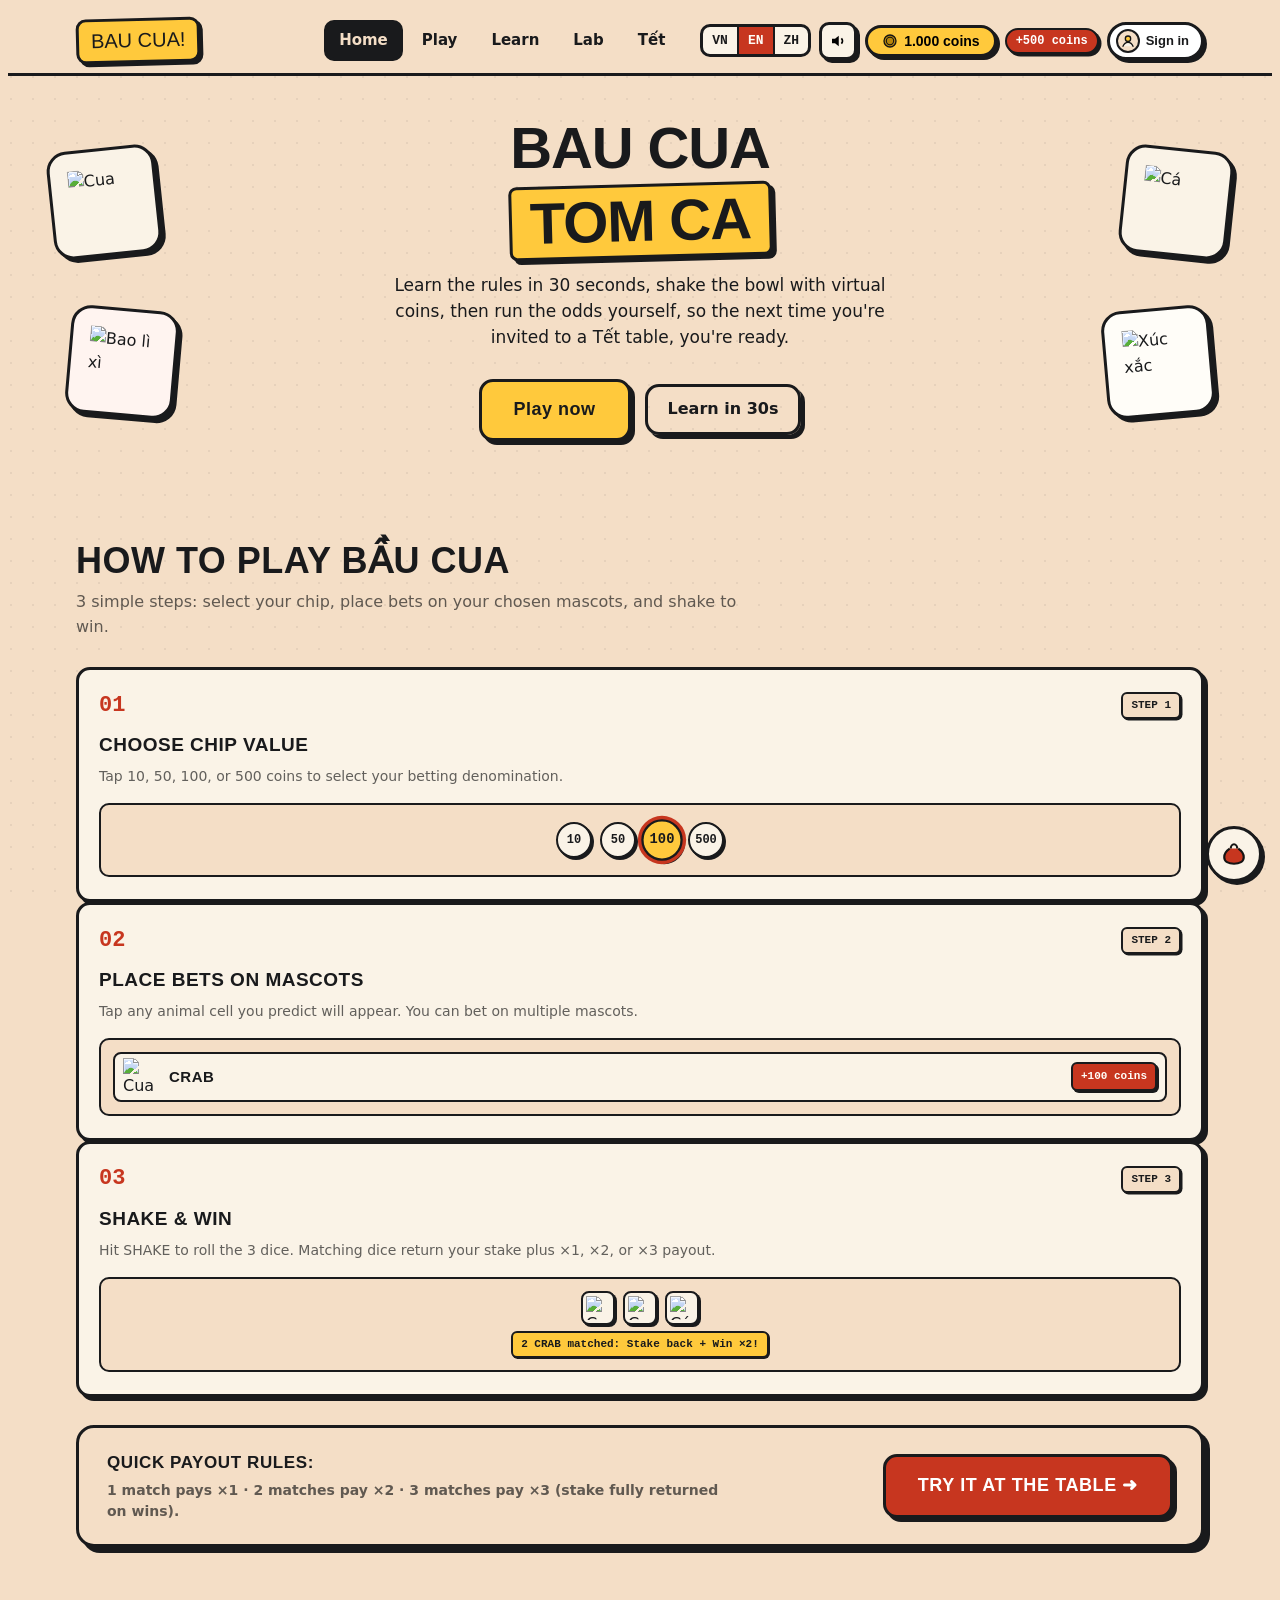
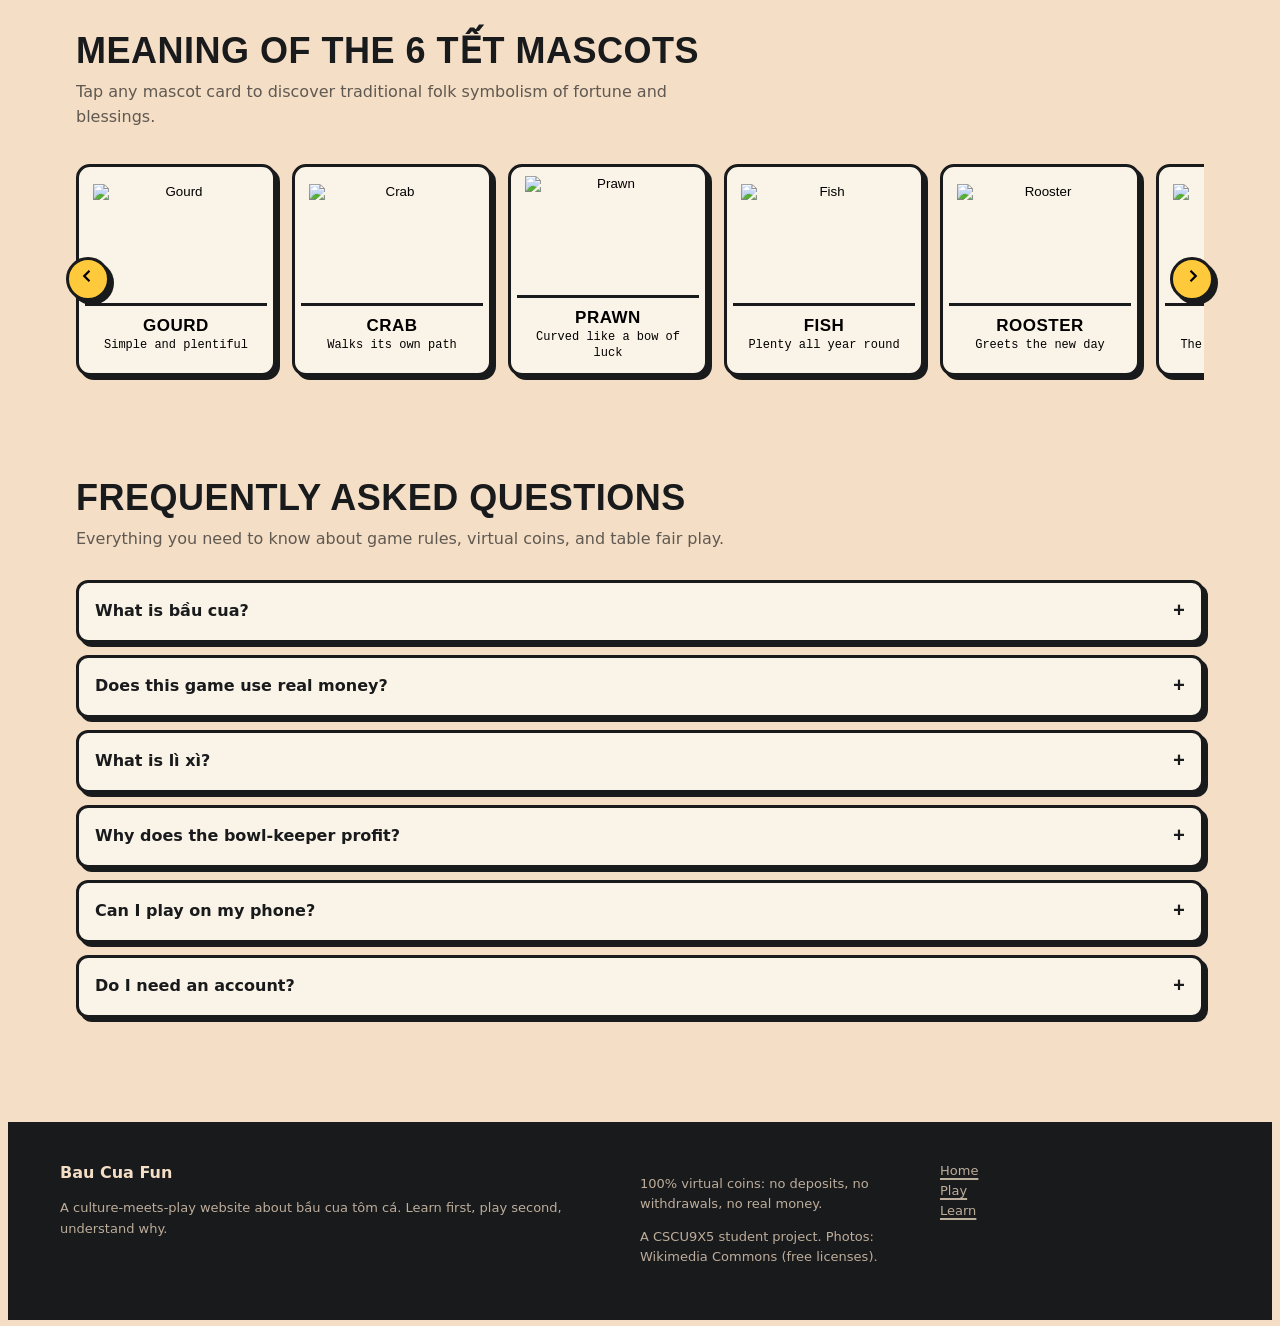
==== index.html @ eab9602b "Unify two-color palette (#C7361F & #FFC93C), fix lab chart DPR scaling, and remove em-dashes" ====
<!DOCTYPE html>
<html lang="en">
<head>
  <meta charset="utf-8">
  <meta name="viewport" content="width=device-width, initial-scale=1">
  <meta name="description" content="Bầu Cua Vui: học và chơi bầu cua tôm cá bằng xu ảo. Không nạp, không rút, chỉ để vui ngày Tết.">
  <title>BẦU CUA VUI: Home</title>
  <link rel="stylesheet" href="assets/fonts/fonts.css?v=21">
  <link rel="stylesheet" href="lib/bootstrap/bootstrap.min.css">
  <link rel="stylesheet" href="css/styles.css?v=21">
  <link rel="stylesheet" href="css/pages.css?v=21">
</head>
<body data-page="home">
  <noscript><p style="padding:10px 16px;background:#C7361F;color:#FFFDF8;font-weight:700">Trang này cần JavaScript để chơi: hãy bật JS trong trình duyệt.</p></noscript>
  <a class="skip-link" href="#main">Đến nội dung chính</a>

  <nav class="bc-nav">
    <div class="inner">
      <a class="brand" href="index.html" data-i18n="brand.short"></a>
      <button class="nav-toggle" aria-label="Menu"><svg viewBox="0 0 24 24" width="20" height="20" aria-hidden="true"><path d="M4 6h16M4 12h16M4 18h16" stroke="currentColor" stroke-width="2.6"/></svg></button>
      <div class="bc-links">
        <a href="index.html" data-page="home" data-i18n="nav.home"></a>
        <a href="play.html" data-page="play" data-i18n="nav.play"></a>
        <a href="learn.html" data-page="learn" data-i18n="nav.learn"></a>
        <a href="lab.html" data-page="lab" data-i18n="nav.lab"></a>
        <a href="tet.html" data-page="tet" data-i18n="nav.tet"></a>
      </div>
      <div class="nav-tools">
        <div class="lang-group" role="group" aria-label="Language">
          <button data-lang="vn">VN</button>
          <button data-lang="en" class="active">EN</button>
          <button data-lang="zh">ZH</button>
        </div>
        <button class="icon-btn" data-act="sound" data-i18n-aria="a11y.sound"><svg class="ic-on" viewBox="0 0 24 24" fill="none" stroke="currentColor" stroke-width="2.4" aria-hidden="true"><path d="M4 9v6h4l5 4V5L8 9H4z" fill="currentColor" stroke="none"/><path d="M16.5 8.5a5 5 0 0 1 0 7"/></svg><svg class="ic-off" viewBox="0 0 24 24" fill="none" stroke="currentColor" stroke-width="2.4" aria-hidden="true"><path d="M4 9v6h4l5 4V5L8 9H4z" fill="currentColor" stroke="none"/><path d="M16 9l5 6M21 9l-5 6"/></svg></button>
        <button class="coin-pill" data-act="drawer-open" data-i18n-aria="a11y.coin"><svg viewBox="0 0 24 24" width="16" height="16" aria-hidden="true"><circle cx="12" cy="12" r="9" fill="#B8860B" stroke="#141414" stroke-width="2"/><circle cx="12" cy="12" r="5.5" fill="none" stroke="#141414" stroke-width="1.6"/></svg><span>1.000 xu</span></button>
        <button class="btn-bc btn-xs btn-red quick-lixi-btn" data-act="quick-lixi" data-i18n="nav.quickLixi" title="Nhận +500 xu vô cực" aria-label="Nhận +500 xu">+500 xu</button>
      </div>
    </div>
  </nav>

  <main id="main">
    <!-- hero -->
    <section class="hero hero-centered">
      <div class="hero-wrap">
        <!-- Left flank cards: Cua & Bao lì xì -->
        <div class="hero-flank flank-left" aria-hidden="true">
          <div class="pixel-card card-cua">
            <img src="assets/img/animals/cua.svg" alt="Cua" width="68" height="68">
          </div>
          <div class="pixel-card card-lixi">
            <img src="assets/img/lixi_pixel.svg" alt="Bao lì xì" width="64" height="64">
          </div>
        </div>

        <!-- Center content -->
        <div class="hero-center">
          <h1 class="hero-title">
            <span class="t-line-1" data-i18n="hero.t1"></span><br>
            <span class="hl-wrap">
              <span class="hl" data-i18n="hero.t2"></span>
            </span>
          </h1>

          <p class="lead" data-i18n="hero.sub"></p>

          <!-- Main CTAs -->
          <div class="cta hero-cta-group">
            <a class="btn-bc btn-gold" href="play.html" data-i18n="hero.ctaPlay"></a>
            <a class="btn-bc btn-ghost" href="#how-to-play" data-i18n="hero.ctaLearn"></a>
          </div>
        </div>

        <!-- Right flank cards: Cá & Xúc xắc pixel -->
        <div class="hero-flank flank-right" aria-hidden="true">
          <div class="pixel-card card-ca">
            <img src="assets/img/animals/ca.svg" alt="Cá" width="68" height="68">
          </div>
          <div class="pixel-card card-dice">
            <img src="assets/img/dice_pixel.svg" alt="Xúc xắc" width="64" height="64">
          </div>
        </div>
      </div>
    </section>

    <!-- how it works -->
    <section class="section" id="how-to-play">
      <div class="section-head">
        <h2 class="section-title" data-i18n="how.title"></h2>
        <p class="section-desc" data-i18n="how.sub"></p>
      </div>
      <div class="row g-4">
        <div class="col-md-4">
          <div class="card-bc how-card" data-step="1">
            <div class="how-step-header">
              <span class="how-step-num">01</span>
              <span class="how-badge" data-i18n="how.step1Tag"></span>
            </div>
            <h3 data-i18n="how.1t"></h3>
            <p data-i18n="how.1d"></p>
            <div class="how-visual">
              <div class="how-chip-demo" role="group" aria-label="Chip selection demo">
                <button type="button" class="demo-chip" data-val="10">10</button>
                <button type="button" class="demo-chip" data-val="50">50</button>
                <button type="button" class="demo-chip active" data-val="100">100</button>
                <button type="button" class="demo-chip" data-val="500">500</button>
              </div>
            </div>
          </div>
        </div>
        <div class="col-md-4">
          <div class="card-bc how-card" data-step="2">
            <div class="how-step-header">
              <span class="how-step-num">02</span>
              <span class="how-badge" data-i18n="how.step2Tag"></span>
            </div>
            <h3 data-i18n="how.2t"></h3>
            <p data-i18n="how.2d"></p>
            <div class="how-visual">
              <div class="how-cell-demo" role="button" tabindex="0">
                <div class="cell-info">
                  <img src="assets/img/animals/cua.svg" alt="Cua" width="38" height="38">
                  <span class="cell-label">CUA</span>
                </div>
                <span class="cell-bet-pill">+100 xu</span>
              </div>
            </div>
          </div>
        </div>
        <div class="col-md-4">
          <div class="card-bc how-card" data-step="3">
            <div class="how-step-header">
              <span class="how-step-num">03</span>
              <span class="how-badge" data-i18n="how.step3Tag"></span>
            </div>
            <h3 data-i18n="how.3t"></h3>
            <p data-i18n="how.3d"></p>
            <div class="how-visual">
              <div class="how-dice-demo" role="button" tabindex="0">
                <div class="demo-dice-wrap">
                  <div class="demo-die"><img src="assets/img/animals/cua.svg" alt="Cua"></div>
                  <div class="demo-die"><img src="assets/img/animals/cua.svg" alt="Cua"></div>
                  <div class="demo-die"><img src="assets/img/animals/ca.svg" alt="Cá"></div>
                </div>
                <div class="demo-payout-pill" data-i18n="how.payoutDemo"></div>
              </div>
            </div>
          </div>
        </div>
      </div>

      <!-- Quick summary banner -->
      <div class="how-summary-banner">
        <div class="summary-left">
          <strong class="summary-title" data-i18n="how.ruleSummaryTitle"></strong>
          <span class="summary-payouts" data-i18n="how.ruleSummaryDesc"></span>
        </div>
        <a href="play.html" class="btn-bc btn-red how-summary-btn" data-i18n="how.tryBtn"></a>
      </div>
    </section>

    <!-- animals -->
    <section class="section">
      <div class="section-head">
        <h2 class="section-title" data-i18n="animals.title"></h2>
        <p class="section-desc" data-i18n="animals.sub"></p>
      </div>
      <div class="carousel-wrap">
        <button class="car-btn prev" data-act="car-prev" aria-label="Previous"><svg viewBox="0 0 24 24" width="18" height="18" aria-hidden="true"><path d="M14 5l-7 7 7 7" fill="none" stroke="currentColor" stroke-width="3"/></svg></button>
        <div class="animal-track" id="animal-track"></div>
        <button class="car-btn next" data-act="car-next" aria-label="Next"><svg viewBox="0 0 24 24" width="18" height="18" aria-hidden="true"><path d="M10 5l7 7-7 7" fill="none" stroke="currentColor" stroke-width="3"/></svg></button>
      </div>
    </section>

    <!-- faq -->
    <section class="section">
      <div class="section-head">
        <h2 class="section-title" data-i18n="faq.title"></h2>
        <p class="section-desc" data-i18n="faq.sub"></p>
      </div>
      <div id="faq-zone"></div>
    </section>
  </main>

  <footer class="bc-footer">
    <div class="inner">
      <div>
        <strong data-i18n="brand.full"></strong>
        <p class="fine" data-i18n="footer.blurb"></p>
      </div>
      <div class="fine">
        <p data-i18n="footer.warn"></p>
        <p data-i18n="footer.made"></p>
      </div>
      <div class="fine">
        <a href="index.html" data-i18n="nav.home"></a><br>
        <a href="play.html" data-i18n="nav.play"></a><br>
        <a href="learn.html" data-i18n="nav.learn"></a>
      </div>
    </div>
  </footer>

  <!-- animal detail modal -->
  <div class="modal-bc" id="modal-animal" role="dialog" aria-modal="true">
    <div class="box"></div>
  </div>

  <!-- Túi xu drawer -->
  <div class="drawer-backdrop"></div>
  <aside class="drawer" aria-label="Túi xu">
    <div class="close-row"><button class="icon-btn" data-act="drawer-close" aria-label="Close">✕</button></div>
    <h3><svg viewBox="0 0 24 24" width="18" height="18" aria-hidden="true"><path d="M8 7c-3 2-5 5-5 8 0 4 4 6 9 6s9-2 9-6c0-3-2-6-5-8" fill="#C7361F" stroke="#141414" stroke-width="2"/><path d="M9 7c0-2 1.4-4 3-4s3 2 3 4" fill="none" stroke="#141414" stroke-width="2"/></svg> <span data-i18n="drawer.title"></span></h3>
    <button class="btn-bc btn-red" data-act="lixi" style="width:100%" data-i18n="drawer.lixi"></button>
    <h3 style="font-size:18px" data-i18n="drawer.badges"></h3>
    <div class="badge-grid" id="badge-grid"></div>
    <h3 style="font-size:18px" data-i18n="drawer.stats"></h3>
    <div id="drawer-stats" style="display:grid;gap:6px"></div>
    <button class="btn-bc btn-sm" data-act="reset" style="margin-top:14px" data-i18n="drawer.reset"></button>
  </aside>

  <button class="icon-btn fab" data-act="drawer-open" aria-label="Túi xu"
     style="position:fixed;bottom:18px;right:18px;z-index:150;width:56px;height:56px;border-radius:50%"><svg viewBox="0 0 24 24" width="26" height="26" aria-hidden="true"><path d="M8 7c-3 2-5 5-5 8 0 4 4 6 9 6s9-2 9-6c0-3-2-6-5-8" fill="#C7361F" stroke="#141414" stroke-width="2"/><path d="M9 7c0-2 1.4-4 3-4s3 2 3 4" fill="none" stroke="#141414" stroke-width="2"/></svg></button>
  <div class="toast-zone"></div>

  <script src="js/data-core.js?v=21"></script>
  <script src="js/data-content.js?v=21"></script>
  <script src="js/i18n-vn.js?v=21"></script>
  <script src="js/i18n-en.js?v=21"></script>
  <script src="js/i18n-zh.js?v=21"></script>
  <script src="js/i18n.js?v=21"></script>
  <script src="js/auth.js?v=21"></script>
  <script src="js/store.js?v=21"></script>
  <script src="js/audio.js?v=21"></script>
  <script src="js/wallet.js?v=21"></script>
  <script src="js/badges.js?v=21"></script>
  <script src="js/account-ui.js?v=21"></script>
  <script src="js/ui.js?v=21"></script>
  <script src="js/fx.js?v=21"></script>
  <script src="js/page-home.js?v=21"></script>
  <script>
    document.addEventListener("DOMContentLoaded", function () {
      BCUI.boot();
      // reset data button (drawer)
      var resetBtn = document.querySelector("[data-act=reset]");
      if (resetBtn) resetBtn.addEventListener("click", function () {
        BCStore.reset();
        BCUI.toast(BCi18n.t("drawer.resetOk"));
        setTimeout(function () { location.reload(); }, 600);
      });
    });
  </script>
</body>
</html>
---- assets/fonts/fonts.css ----
/* Hallmark · vendored font subset sheet (generated) - covered by stamp in css/styles.css */
/* latin-ext */
@font-face {
  font-family: 'Archivo Black';
  font-style: normal;
  font-weight: 400;
  font-display: swap;
  src: url(f00.woff2) format('woff2');
  unicode-range: U+0100-02BA, U+02BD-02C5, U+02C7-02CC, U+02CE-02D7, U+02DD-02FF, U+0304, U+0308, U+0329, U+1D00-1DBF, U+1E00-1E9F, U+1EF2-1EFF, U+2020, U+20A0-20AB, U+20AD-20C4, U+2113, U+2C60-2C7F, U+A720-A7FF;
}
/* latin */
@font-face {
  font-family: 'Archivo Black';
  font-style: normal;
  font-weight: 400;
  font-display: swap;
  src: url(f01.woff2) format('woff2');
  unicode-range: U+0000-00FF, U+0131, U+0152-0153, U+02BB-02BC, U+02C6, U+02DA, U+02DC, U+0304, U+0308, U+0329, U+2000-206F, U+20AC, U+2122, U+2191, U+2193, U+2212, U+2215, U+FEFF, U+FFFD;
}
/* vietnamese */
@font-face {
  font-family: 'Be Vietnam Pro';
  font-style: normal;
  font-weight: 400;
  font-display: swap;
  src: url(f09.woff2) format('woff2');
  unicode-range: U+0102-0103, U+0110-0111, U+0128-0129, U+0168-0169, U+01A0-01A1, U+01AF-01B0, U+0300-0301, U+0303-0304, U+0308-0309, U+0323, U+0329, U+1EA0-1EF9, U+20AB;
}
/* latin-ext */
@font-face {
  font-family: 'Be Vietnam Pro';
  font-style: normal;
  font-weight: 400;
  font-display: swap;
  src: url(f10.woff2) format('woff2');
  unicode-range: U+0100-02BA, U+02BD-02C5, U+02C7-02CC, U+02CE-02D7, U+02DD-02FF, U+0304, U+0308, U+0329, U+1D00-1DBF, U+1E00-1E9F, U+1EF2-1EFF, U+2020, U+20A0-20AB, U+20AD-20C4, U+2113, U+2C60-2C7F, U+A720-A7FF;
}
/* latin */
@font-face {
  font-family: 'Be Vietnam Pro';
  font-style: normal;
  font-weight: 400;
  font-display: swap;
  src: url(f08.woff2) format('woff2');
  unicode-range: U+0000-00FF, U+0131, U+0152-0153, U+02BB-02BC, U+02C6, U+02DA, U+02DC, U+0304, U+0308, U+0329, U+2000-206F, U+20AC, U+2122, U+2191, U+2193, U+2212, U+2215, U+FEFF, U+FFFD;
}
/* vietnamese */
@font-face {
  font-family: 'Be Vietnam Pro';
  font-style: normal;
  font-weight: 600;
  font-display: swap;
  src: url(f06.woff2) format('woff2');
  unicode-range: U+0102-0103, U+0110-0111, U+0128-0129, U+0168-0169, U+01A0-01A1, U+01AF-01B0, U+0300-0301, U+0303-0304, U+0308-0309, U+0323, U+0329, U+1EA0-1EF9, U+20AB;
}
/* latin-ext */
@font-face {
  font-family: 'Be Vietnam Pro';
  font-style: normal;
  font-weight: 600;
  font-display: swap;
  src: url(f07.woff2) format('woff2');
  unicode-range: U+0100-02BA, U+02BD-02C5, U+02C7-02CC, U+02CE-02D7, U+02DD-02FF, U+0304, U+0308, U+0329, U+1D00-1DBF, U+1E00-1E9F, U+1EF2-1EFF, U+2020, U+20A0-20AB, U+20AD-20C4, U+2113, U+2C60-2C7F, U+A720-A7FF;
}
/* latin */
@font-face {
  font-family: 'Be Vietnam Pro';
  font-style: normal;
  font-weight: 600;
  font-display: swap;
  src: url(f05.woff2) format('woff2');
  unicode-range: U+0000-00FF, U+0131, U+0152-0153, U+02BB-02BC, U+02C6, U+02DA, U+02DC, U+0304, U+0308, U+0329, U+2000-206F, U+20AC, U+2122, U+2191, U+2193, U+2212, U+2215, U+FEFF, U+FFFD;
}
/* vietnamese */
@font-face {
  font-family: 'Be Vietnam Pro';
  font-style: normal;
  font-weight: 700;
  font-display: swap;
  src: url(f03.woff2) format('woff2');
  unicode-range: U+0102-0103, U+0110-0111, U+0128-0129, U+0168-0169, U+01A0-01A1, U+01AF-01B0, U+0300-0301, U+0303-0304, U+0308-0309, U+0323, U+0329, U+1EA0-1EF9, U+20AB;
}
/* latin-ext */
@font-face {
  font-family: 'Be Vietnam Pro';
  font-style: normal;
  font-weight: 700;
  font-display: swap;
  src: url(f04.woff2) format('woff2');
  unicode-range: U+0100-02BA, U+02BD-02C5, U+02C7-02CC, U+02CE-02D7, U+02DD-02FF, U+0304, U+0308, U+0329, U+1D00-1DBF, U+1E00-1E9F, U+1EF2-1EFF, U+2020, U+20A0-20AB, U+20AD-20C4, U+2113, U+2C60-2C7F, U+A720-A7FF;
}
/* latin */
@font-face {
  font-family: 'Be Vietnam Pro';
  font-style: normal;
  font-weight: 700;
  font-display: swap;
  src: url(f02.woff2) format('woff2');
  unicode-range: U+0000-00FF, U+0131, U+0152-0153, U+02BB-02BC, U+02C6, U+02DA, U+02DC, U+0304, U+0308, U+0329, U+2000-206F, U+20AC, U+2122, U+2191, U+2193, U+2212, U+2215, U+FEFF, U+FFFD;
}
/* vietnamese */
@font-face {
  font-family: 'Space Mono';
  font-style: normal;
  font-weight: 400;
  font-display: swap;
  src: url(f14.woff2) format('woff2');
  unicode-range: U+0102-0103, U+0110-0111, U+0128-0129, U+0168-0169, U+01A0-01A1, U+01AF-01B0, U+0300-0301, U+0303-0304, U+0308-0309, U+0323, U+0329, U+1EA0-1EF9, U+20AB;
}
/* latin-ext */
@font-face {
  font-family: 'Space Mono';
  font-style: normal;
  font-weight: 400;
  font-display: swap;
  src: url(f15.woff2) format('woff2');
  unicode-range: U+0100-02BA, U+02BD-02C5, U+02C7-02CC, U+02CE-02D7, U+02DD-02FF, U+0304, U+0308, U+0329, U+1D00-1DBF, U+1E00-1E9F, U+1EF2-1EFF, U+2020, U+20A0-20AB, U+20AD-20C4, U+2113, U+2C60-2C7F, U+A720-A7FF;
}
/* latin */
@font-face {
  font-family: 'Space Mono';
  font-style: normal;
  font-weight: 400;
  font-display: swap;
  src: url(f16.woff2) format('woff2');
  unicode-range: U+0000-00FF, U+0131, U+0152-0153, U+02BB-02BC, U+02C6, U+02DA, U+02DC, U+0304, U+0308, U+0329, U+2000-206F, U+20AC, U+2122, U+2191, U+2193, U+2212, U+2215, U+FEFF, U+FFFD;
}
/* vietnamese */
@font-face {
  font-family: 'Space Mono';
  font-style: normal;
  font-weight: 700;
  font-display: swap;
  src: url(f12.woff2) format('woff2');
  unicode-range: U+0102-0103, U+0110-0111, U+0128-0129, U+0168-0169, U+01A0-01A1, U+01AF-01B0, U+0300-0301, U+0303-0304, U+0308-0309, U+0323, U+0329, U+1EA0-1EF9, U+20AB;
}
/* latin-ext */
@font-face {
  font-family: 'Space Mono';
  font-style: normal;
  font-weight: 700;
  font-display: swap;
  src: url(f13.woff2) format('woff2');
  unicode-range: U+0100-02BA, U+02BD-02C5, U+02C7-02CC, U+02CE-02D7, U+02DD-02FF, U+0304, U+0308, U+0329, U+1D00-1DBF, U+1E00-1E9F, U+1EF2-1EFF, U+2020, U+20A0-20AB, U+20AD-20C4, U+2113, U+2C60-2C7F, U+A720-A7FF;
}
/* latin */
@font-face {
  font-family: 'Space Mono';
  font-style: normal;
  font-weight: 700;
  font-display: swap;
  src: url(f11.woff2) format('woff2');
  unicode-range: U+0000-00FF, U+0131, U+0152-0153, U+02BB-02BC, U+02C6, U+02DA, U+02DC, U+0304, U+0308, U+0329, U+2000-206F, U+20AC, U+2122, U+2191, U+2193, U+2212, U+2215, U+FEFF, U+FFFD;
}

/* Baloo 2 - display font (great Vietnamese diacritics) */
/* devanagari */
@font-face {
  font-family: 'Baloo 2';
  font-style: normal;
  font-weight: 800;
  font-display: swap;
  src: url(f17.woff2) format('woff2');
  unicode-range: U+0900-097F, U+1CD0-1CF4, U+1CF7-1CF9, U+200C-200D, U+20A8, U+20B9, U+20F0, U+25CC, U+A830-A839, U+A8E0-A8FF, U+11B00-11B0A;
}
/* vietnamese */
@font-face {
  font-family: 'Baloo 2';
  font-style: normal;
  font-weight: 800;
  font-display: swap;
  src: url(f18.woff2) format('woff2');
  unicode-range: U+0102-0103, U+0110-0111, U+0128-0129, U+0168-0169, U+01A0-01A1, U+01AF-01B0, U+0300-0301, U+0303-0304, U+0308-0309, U+0323, U+0329, U+1EA0-1EF9, U+20AB;
}
/* latin-ext */
@font-face {
  font-family: 'Baloo 2';
  font-style: normal;
  font-weight: 800;
  font-display: swap;
  src: url(f19.woff2) format('woff2');
  unicode-range: U+0100-02BA, U+02BD-02C5, U+02C7-02CC, U+02CE-02D7, U+02DD-02FF, U+0304, U+0308, U+0329, U+1D00-1DBF, U+1E00-1E9F, U+1EF2-1EFF, U+2020, U+20A0-20AB, U+20AD-20C4, U+2113, U+2C60-2C7F, U+A720-A7FF;
}
/* latin */
@font-face {
  font-family: 'Baloo 2';
  font-style: normal;
  font-weight: 800;
  font-display: swap;
  src: url(f20.woff2) format('woff2');
  unicode-range: U+0000-00FF, U+0131, U+0152-0153, U+02BB-02BC, U+02C6, U+02DA, U+02DC, U+0304, U+0308, U+0329, U+2000-206F, U+20AC, U+2122, U+2191, U+2193, U+2212, U+2215, U+FEFF, U+FFFD;
}
---- css/styles.css ----
/* Hallmark · edit-pass 16/11/2026 · unified 2-color design system (Vermilion Red + Tet Gold + Paper neutrals), zero em-dashes */
/* ============================================================
   BẦU CUA VUI - design system: Neo Brutalism x Vietnamese Tet
   tokens + base + components (pages live in pages.css)
   ============================================================ */

:root{
  --paper:#F4DEC6;
  --ink:#191A1C;
  --red:#C7361F;
  --gold:#FFC93C;
  --cream:#FAF3E7;
  --border:3px solid var(--ink);
  --shadow:4px 4px 0 var(--ink);
  --shadow-lg:7px 7px 0 var(--ink);
  --font-display:'Baloo 2','Be Vietnam Pro',sans-serif;
  --font-body:'Be Vietnam Pro',system-ui,sans-serif;
  --font-mono:'Space Mono',monospace;
  --radius:14px;
  --ink-on-dark:#FFFDF8;
  --surface:#FFFFFF;
  --mut-ink:rgba(20,20,20,.66);
  --dot:rgba(20,20,20,.06);
  --scrim:rgba(20,20,20,.5);
  --toast-shadow:rgba(20,20,20,.35);
  --invalid:#FDEBE8;
  --minus:#FFB4A8;
  --red-2:#A52A17;
  --gold-2:#EBB520;
  --spring:cubic-bezier(.34,1.56,.64,1);
}

/* ---------- base ---------- */
*{ box-sizing:border-box; }
html,body{ overflow-x:clip; }
html{ scroll-behavior:smooth; }
body{
  background:var(--paper);
  color:var(--ink);
  font-family:var(--font-body);
  font-size:16px;
  line-height:1.55;
  min-height:100vh;
}
body::before{ /* subtle paper dots */
  content:""; position:fixed; inset:0; pointer-events:none; z-index:0;
  background-image:radial-gradient(var(--dot) 1.2px, transparent 1.2px);
  background-size:22px 22px;
}
main{ position:relative; z-index:1; }
h1,h2,h3,.display{ font-family:var(--font-display); font-weight:800; text-transform:uppercase; letter-spacing:.5px; overflow-wrap:break-word; min-width:0; text-wrap:balance; }
a{ color:var(--ink); text-decoration-thickness:2px; text-underline-offset:3px; }
img{ max-width:100%; }
.mono{ font-family:var(--font-mono); }
.mut{ color:var(--mut-ink); }

:focus-visible{ outline:3px dashed var(--red); outline-offset:3px; border-radius:4px; }
.skip-link{
  position:absolute; left:-9999px; top:8px; z-index:200;
  background:var(--gold); border:var(--border); box-shadow:var(--shadow);
  padding:8px 14px; font-weight:700;
}
.skip-link:focus{ left:8px; }

/* ---------- buttons: physical press language ---------- */
.btn-bc{
  display:inline-block; border:var(--border); border-radius:var(--radius);
  background:var(--cream); color:var(--ink);
  font-family:var(--font-body); font-weight:700;
  padding:10px 20px; cursor:pointer; text-decoration:none; text-align:center;
  box-shadow:var(--shadow);
  transition:transform .12s ease, box-shadow .12s ease, background .12s ease;
  user-select:none;
}
.btn-bc:hover{ transform:translate(-2px,-2px); box-shadow:var(--shadow-lg); }
.btn-bc:active{ transform:translate(3px,3px); box-shadow:0 0 0 var(--ink); }
.btn-bc:disabled{ opacity:.45; cursor:not-allowed; transform:none; box-shadow:var(--shadow); }
.btn-gold{ background:var(--gold); color:var(--ink); }
.btn-red{ background:var(--red); color:var(--ink-on-dark); }
.btn-indigo{ background:var(--red); color:var(--ink-on-dark); }
.btn-green{ background:var(--gold); color:var(--ink); }
.btn-sm{ padding:6px 12px; font-size:14px; border-width:2px; }
.btn-xs{ padding:4px 9px; font-size:12px; border-width:2px; border-radius:999px; }
.quick-lixi-btn{
  background:var(--red); color:#ffffff !important; font-family:var(--font-mono); font-weight:800;
  box-shadow:2.5px 2.5px 0 var(--ink); white-space:nowrap; cursor:pointer;
}
.quick-lixi-btn:hover{ transform:translate(-1.5px,-1.5px); box-shadow:3.5px 3.5px 0 var(--ink); }
.quick-lixi-btn:active{ transform:translate(2px,2px); box-shadow:0 0 0 var(--ink); }

/* ---------- cards / stickers ---------- */
.card-bc{
  background:var(--cream); border:var(--border); border-radius:var(--radius);
  box-shadow:var(--shadow); padding:20px;
}
.sticker{
  display:inline-block; background:var(--gold); border:var(--border);
  border-radius:10px; padding:2px 12px;
  font-family:var(--font-mono); font-weight:700; font-size:13px;
  transform:rotate(-2deg); box-shadow:3px 3px 0 var(--ink);
}
.sticker.red{ background:var(--red); color:var(--ink-on-dark); transform:rotate(2deg); }
.sticker.indigo{ background:var(--gold); color:var(--ink); transform:rotate(-3deg); }

/* ---------- nav ---------- */
.bc-nav{
  position:sticky; top:0; z-index:100;
  background:var(--paper); border-bottom:var(--border);
}
.bc-nav .inner{
  display:flex; align-items:center; gap:14px; flex-wrap:wrap;
  padding:10px 16px; max-width:1160px; margin:0 auto;
}
.brand{
  font-family:var(--font-display); font-size:20px; text-decoration:none;
  background:var(--gold); border:var(--border); border-radius:10px;
  padding:4px 12px; box-shadow:3px 3px 0 var(--ink); transform:rotate(-1.5deg);
  white-space:nowrap;
}
.bc-links{ display:flex; gap:4px; margin-left:auto; align-items:center; flex-wrap:wrap; }
.bc-links a{
  text-decoration:none; font-weight:700; font-size:15px;
  padding:6px 12px; border:3px solid transparent; border-radius:10px;
}
.bc-links a:hover{ border-color:var(--ink); background:var(--cream); box-shadow:3px 3px 0 var(--ink); }
.bc-links a.active{ background:var(--ink); color:var(--paper); border-color:var(--ink); }
.nav-tools{ display:flex; gap:8px; align-items:center; margin-left:6px; }
.lang-group{ display:flex; border:var(--border); border-radius:10px; overflow:hidden; background:var(--cream); }
.lang-group button{
  border:none; background:transparent; font-family:var(--font-mono); font-weight:700;
  font-size:13px; padding:6px 9px; cursor:pointer; color:var(--ink);
}
.lang-group button + button{ border-left:2px solid var(--ink); }
.lang-group button.active{ background:var(--red); color:var(--ink-on-dark); }
.coin-pill{
  display:inline-flex; align-items:center; gap:6px;
  background:var(--gold); border:var(--border); border-radius:999px;
  padding:5px 14px; font-weight:800; font-size:14px; box-shadow:3px 3px 0 var(--ink);
}
.icon-btn{
  border:var(--border); border-radius:10px; background:var(--cream);
  width:38px; height:38px; font-size:17px; cursor:pointer; line-height:1;
  box-shadow:3px 3px 0 var(--ink);
}
.icon-btn:active{ transform:translate(2px,2px); box-shadow:none; }
.nav-toggle{ display:none; }
.mobile-menu-tools{ display:none; }

@media (max-width:900px){
  .bc-nav .inner{
    display:flex; align-items:center; justify-content:space-between;
    padding:8px 12px; gap:8px; flex-wrap:wrap;
  }
  .brand{ font-size:18px; padding:3px 10px; order:1; }
  .nav-tools{ margin-left:auto; display:flex; align-items:center; gap:6px; order:2; }
  .nav-tools .lang-group, .nav-tools .icon-btn{ display:none; }
  .nav-toggle{
    display:flex; align-items:center; justify-content:center;
    margin-left:4px; flex-shrink:0; order:3;
    border:var(--border); border-radius:10px; background:var(--gold);
    font-size:18px; width:38px; height:38px; cursor:pointer; box-shadow:2.5px 2.5px 0 var(--ink);
  }
  .bc-links{
    display:none;
    order:99; width:100%; flex-direction:column; align-items:stretch;
    padding:10px 4px 14px; border-top:2px solid var(--ink); margin:8px 0 0;
  }
  .bc-links.open{ display:flex; }
  .bc-links a{ border:var(--border); background:var(--cream); margin-top:8px; }
  .mobile-menu-tools{
    display:flex; align-items:center; justify-content:center; gap:10px;
    margin-top:14px; padding-top:12px; border-top:2px dashed var(--ink);
  }
}

@media (max-width:600px){
  .bc-nav .inner{ padding:6px 10px; gap:6px; }
  .brand{ font-size:16px; padding:3px 8px; border-width:2.5px; }
  .coin-pill{ font-size:12px; padding:4px 8px; gap:4px; }
  .quick-lixi-btn{ padding:4px 7px; font-size:11px; }
  .nav-toggle{ width:36px; height:36px; }
  .drawer{ padding:14px; width:min(320px, 94vw); }
  .badge-grid{ grid-template-columns:repeat(3,1fr); gap:8px; }
  .badge-cell{ padding:8px 4px; }
}

@media (max-width:360px){
  .coin-pill svg{ display:none; }
  .coin-pill{ padding:3px 6px; font-size:11px; }
  .quick-lixi-btn{ padding:3px 6px; font-size:10px; }
  .brand{ font-size:14px; padding:2px 6px; }
}

/* headings must never tilt (sticker base is rotated) and never stretch full-width */
.section-head .sticker, .hero .sticker{
  transform:none;
  align-self:flex-start;
  width:fit-content;
  max-width:max-content;
}

/* ---------- drawer (Túi xu) ---------- */
.drawer-backdrop{
  position:fixed; inset:0; background:var(--scrim); z-index:180;
  opacity:0; pointer-events:none; transition:opacity .2s;
}
.drawer-backdrop.show{ opacity:1; pointer-events:auto; }
.drawer{
  position:fixed; top:0; right:0; width:min(360px,92vw); height:100dvh; z-index:190;
  background:var(--cream); border-left:var(--border);
  transform:translateX(110%); transition:transform .25s ease;
  overflow-y:auto; padding:18px;
}
.drawer.show{ transform:none; }
.drawer h3{ margin:4px 0 12px; }
.close-row{ display:flex; justify-content:flex-end; align-items:center; margin-bottom:12px; }

/* ---------- toast ---------- */
.toast-zone{ position:fixed; bottom:18px; left:50%; transform:translateX(-50%); z-index:300; display:flex; flex-direction:column; gap:8px; width:min(420px,92vw); }
.toast-bc{
  background:var(--ink); color:var(--paper); border:var(--border); border-radius:12px;
  box-shadow:4px 4px 0 var(--toast-shadow);
  padding:10px 16px; font-weight:700; animation:pop .18s ease;
}
.toast-bc.win{ background:var(--gold); color:var(--ink); }
.toast-bc.lose{ background:var(--red); color:var(--ink-on-dark); }
.toast-bc.gold{ background:var(--gold); color:var(--ink); }
@keyframes pop{ from{ transform:scale(.85); opacity:0; } to{ transform:scale(1); opacity:1; } }

/* ---------- modal ---------- */
.modal-bc{
  position:fixed; inset:0; z-index:250; display:none;
  background:var(--scrim); padding:18px; cursor:pointer;
}
.modal-bc.show{ display:flex; align-items:center; justify-content:center; }
.modal-bc .box{
  background:var(--cream); border:var(--border); border-radius:var(--radius);
  box-shadow:var(--shadow-lg); max-width:560px; width:100%;
  max-height:86dvh; overflow-y:auto; padding:20px 22px 24px;
  cursor:default;
}
.modal-bc .steps .step-row{
  display:flex; gap:12px; align-items:center; border:var(--border); border-radius:12px;
  background:var(--paper); padding:10px 12px; font-weight:700; margin-bottom:8px;
}
.modal-bc .steps .step-row span:last-child{ flex:1; min-width:0; overflow-wrap:break-word; word-break:break-word; }
.modal-bc .steps .step-row .n{
  min-width:30px; height:30px; border-radius:50%; border:var(--border); background:var(--red); color:var(--ink-on-dark);
  display:flex; align-items:center; justify-content:center; font-family:var(--font-mono); font-weight:700; flex-shrink:0;
}

/* ---------- badges ---------- */
.badge-grid{ display:grid; grid-template-columns:repeat(auto-fill,minmax(96px,1fr)); gap:10px; }
.badge-cell{
  border:var(--border); border-radius:12px; background:var(--paper);
  padding:10px 6px; text-align:center; font-size:12px; font-weight:700;
}
.badge-cell .ic{ font-size:26px; display:block; }
.badge-cell.locked{ opacity:.38; filter:grayscale(1); }
.badge-cell.unlocked{ background:var(--gold); animation:pop .25s ease; }

/* ---------- forms ---------- */
.field{ margin-bottom:14px; }
.field label{ font-weight:800; display:block; margin-bottom:6px; }
.field input,.field textarea{
  width:100%; border:var(--border); border-radius:10px; background:var(--surface);
  padding:10px 12px; font-family:var(--font-body); font-size:16px;
}
.field input:focus,.field textarea:focus{ outline:3px dashed var(--red); outline-offset:2px; }
.field .err{ display:none; color:var(--red); font-weight:700; font-size:13px; margin-top:4px; }
.field.invalid input,.field.invalid textarea{ border-color:var(--red); background:var(--invalid); }
.field.invalid .err{ display:block; }
.char-count{ font-family:var(--font-mono); font-size:12px; }

/* ---------- footer ---------- */
.bc-footer{
  border-top:var(--border); background:var(--ink); color:var(--paper);
  margin-top:64px; padding:36px 16px 40px; position:relative; z-index:1;
}
.bc-footer .inner{ max-width:1160px; margin:0 auto; display:grid; gap:20px; grid-template-columns:2fr 1fr 1fr; }
.bc-footer a{ color:var(--paper); }
.bc-footer .fine{ opacity:.75; font-size:13px; }
@media (max-width:760px){
  .bc-footer{ padding-bottom:76px; }
  .bc-footer .inner{ grid-template-columns:1fr; gap:16px; }
}
@media (max-width:600px){
  .fab{ width:48px !important; height:48px !important; bottom:14px !important; right:14px !important; }
}

/* ---------- motion ---------- */
@media (prefers-reduced-motion:reduce){
  *,*::before,*::after{ animation-duration:.01ms !important; transition-duration:.01ms !important; }
}

/* ---------- floating win/lose amount ---------- */
.bowl-zone{ position:relative; }
.float-xu{
  position:absolute; left:50%; top:14px; z-index:6; pointer-events:none;
  transform:translate(-50%,0);
  font-family:var(--font-mono); font-weight:700; font-size:28px;
  animation:floatUp 1.4s ease forwards;
}
.float-xu.plus{ color:var(--gold); text-shadow:2px 2px 0 var(--ink); }
.float-xu.minus{ color:var(--cream); text-shadow:2px 2px 0 var(--ink); }
@keyframes floatUp{
  0%{ opacity:0; transform:translate(-50%,14px) scale(.7); }
  18%{ opacity:1; transform:translate(-50%,0) scale(1.1); }
  100%{ opacity:0; transform:translate(-50%,-48px) scale(1.2); }
}
.coin-pill.bump{ animation:bump .45s ease; }
@keyframes bump{ 35%{ transform:scale(1.14) rotate(-2deg); } }

/* ---------- inline SVG icons ---------- */
.icon-btn svg{ width:18px; height:18px; display:block; margin:auto; }
.icon-btn .ic-off{ display:none; }
.icon-btn.muted .ic-on{ display:none; }
.icon-btn.muted .ic-off{ display:block; }
.btn-ghost{ background:transparent; }
.fab svg{ width:26px; height:26px; }

.btn-ghost{ background:transparent; box-shadow:var(--shadow); }
.btn-ghost:hover{ background:var(--cream); }

/* ---------- local accounts (nav chip, menu, modal, drawer card) ---------- */
.acct-wrap{ position:relative; display:inline-flex; align-items:center; }
.acct-chip{
  display:inline-flex; align-items:center; gap:6px;
  background:var(--surface); color:var(--ink); border:var(--border); border-radius:999px;
  padding:4px 12px 4px 6px; font-weight:800; font-size:13px; cursor:pointer;
  box-shadow:3px 3px 0 var(--ink); transition:transform .12s ease, box-shadow .12s ease;
  white-space:nowrap;
}
.acct-chip.is-signed{ background:var(--cream); }
.acct-chip:hover{ transform:translate(-1.5px,-1.5px); box-shadow:4px 4px 0 var(--ink); }
.acct-chip:active{ transform:translate(2px,2px); box-shadow:none; }
.acct-av{
  width:24px; height:24px; border:2px solid var(--ink); border-radius:50%;
  background:var(--paper); display:inline-flex; align-items:center; justify-content:center;
  overflow:hidden; flex-shrink:0;
}
.acct-av-lg{ width:40px; height:40px; border-width:2.5px; }
.acct-av-img{ display:block; object-fit:contain; }
.acct-caret{ font-size:11px; opacity:.8; }

.acct-menu{
  position:absolute; right:0; top:calc(100% + 8px); z-index:220;
  width:268px; padding:14px; background:var(--cream);
}
.acct-menu-head{
  display:flex; align-items:center; gap:10px;
  padding-bottom:10px; margin-bottom:10px; border-bottom:2px solid var(--ink);
}
.acct-menu-sec{ font-size:12px; font-weight:800; text-transform:uppercase; margin:4px 0 6px; opacity:.75; }
.acct-menu-user{
  width:100%; display:flex; align-items:center; gap:8px;
  border:2px solid var(--ink); border-radius:10px; background:var(--surface);
  padding:6px 8px; margin-bottom:6px; font-weight:700; font-size:13px; cursor:pointer;
  text-align:left;
}
.acct-menu-user:hover{ background:var(--gold); }
.acct-menu-uname{ flex:1; overflow:hidden; text-overflow:ellipsis; white-space:nowrap; }
.acct-menu-actions{ display:flex; flex-direction:column; gap:8px; margin-top:8px; }
.acct-menu-row2{ display:grid; grid-template-columns:1fr 1fr; gap:6px; }
.acct-del-link{
  border:none; background:transparent; color:var(--red-2);
  font-weight:800; font-size:12px; text-decoration:underline; cursor:pointer; padding:4px;
}

.drawer-acct-card{
  border:var(--border); border-radius:12px; background:var(--surface);
  box-shadow:var(--shadow); padding:10px 12px; margin-bottom:14px;
}
.drawer-acct-row{ display:flex; align-items:center; gap:10px; }
.drawer-acct-meta{ flex:1; min-width:0; display:flex; flex-direction:column; font-size:12px; }
.drawer-acct-meta strong{ font-size:15px; overflow:hidden; text-overflow:ellipsis; white-space:nowrap; }

.acct-modal-box{ max-width:460px !important; }
.acct-del-box{ max-width:380px !important; }
.acct-modal-head{
  display:flex; justify-content:space-between; align-items:center;
  border-bottom:var(--border); padding-bottom:8px; margin-bottom:14px;
}
.acct-tabs{ display:flex; gap:8px; }
.acct-tab{
  border:2px solid transparent; border-radius:10px; background:transparent;
  font-family:var(--font-display); font-weight:800; font-size:17px;
  padding:5px 12px; cursor:pointer; color:var(--ink);
}
.acct-tab.active{
  border-color:var(--ink); background:var(--gold); box-shadow:2.5px 2.5px 0 var(--ink);
}
.acct-pane{ display:flex; flex-direction:column; gap:12px; }
.acct-label{ font-weight:800; font-size:14px; display:block; margin-bottom:4px; }
.acct-picker{ display:grid; grid-template-columns:repeat(auto-fill,minmax(108px,1fr)); gap:10px; }
.acct-user-card{
  display:flex; flex-direction:column; align-items:center; gap:4px;
  border:var(--border); border-radius:12px; background:var(--surface);
  padding:10px 8px; cursor:pointer; font-weight:800; font-size:14px;
  transition:transform .1s ease, box-shadow .1s ease;
}
.acct-user-card.selected{
  background:var(--gold); box-shadow:var(--shadow); transform:translate(-2px,-2px);
}
.acct-user-name{ max-width:100%; overflow:hidden; text-overflow:ellipsis; white-space:nowrap; }
.acct-empty{
  border:2px dashed var(--ink); border-radius:12px; background:var(--paper);
  padding:14px; text-align:center;
}
.acct-form{ display:flex; flex-direction:column; gap:10px; }
.acct-input{
  width:100%; border:var(--border); border-radius:10px; background:var(--surface);
  padding:9px 12px; font-family:var(--font-body); font-size:16px; font-weight:700;
}
.acct-input:focus{ outline:3px dashed var(--red); outline-offset:2px; }
.acct-input.invalid{ border-color:var(--red); background:var(--invalid); }
.acct-pin-input{
  font-family:var(--font-mono); font-size:22px; letter-spacing:.45em; text-align:center;
}
.acct-pin-row{ display:grid; grid-template-columns:1fr 1fr; gap:10px; }
.acct-av-grid{ display:grid; grid-template-columns:repeat(3,1fr); gap:8px; }
.acct-av-pick{
  display:flex; flex-direction:column; align-items:center; gap:4px;
  border:2px solid var(--ink); border-radius:10px; background:var(--surface);
  padding:8px 4px; cursor:pointer; font-weight:800; font-size:12px;
}
.acct-av-pick.selected{
  background:var(--gold); border-width:3px; box-shadow:3px 3px 0 var(--ink);
  transform:translate(-1.5px,-1.5px);
}
.acct-carry{
  display:flex; align-items:flex-start; gap:8px;
  border:2px solid var(--ink); border-radius:10px; background:var(--paper);
  padding:8px 10px; font-size:13px; font-weight:700; cursor:pointer;
}
.acct-carry input,.acct-check input{ margin-top:3px; accent-color:var(--red); width:16px; height:16px; }
.acct-check{ display:flex; align-items:center; gap:8px; font-size:13px; font-weight:700; cursor:pointer; }
.acct-err{ color:var(--red-2); font-weight:800; font-size:13px; min-height:18px; }
.acct-note{ font-size:11px; opacity:.75; margin:2px 0 0; }
.acct-two-col{ display:grid; grid-template-columns:1fr 1fr; gap:10px; }
.acct-row-between{ display:flex; align-items:center; justify-content:space-between; gap:8px; flex-wrap:wrap; }
.acct-soon-badge{
  display:inline-block; background:var(--red); color:var(--ink-on-dark);
  border:2px solid var(--ink); border-radius:8px; padding:2px 8px;
  font-family:var(--font-mono); font-size:11px; font-weight:800; letter-spacing:.03em;
}
.acct-soon-box{
  border:var(--border); border-radius:12px; background:var(--paper);
  box-shadow:3px 3px 0 var(--ink); padding:10px 12px;
}
.acct-soon-head{ display:flex; align-items:center; gap:8px; flex-wrap:wrap; margin-bottom:4px; font-size:14px; }
.acct-soon-body{ margin:0; font-size:13px; line-height:1.45; font-weight:600; }
.acct-import-row{ border-top:2px dashed var(--ink); padding-top:8px; text-align:center; }
.acct-link-btn{
  border:none; background:transparent; color:var(--red);
  font-weight:800; font-size:13px; text-decoration:underline; cursor:pointer;
}
.acct-del-actions{ display:flex; gap:10px; justify-content:flex-end; margin-top:8px; }
.acct-nudge-toast{ display:flex; align-items:center; justify-content:space-between; gap:10px; }
.lb-row-me{ background:var(--gold); font-weight:800; }
.acct-you-tag{
  display:inline-block; background:var(--red); color:var(--ink-on-dark);
  border:1.5px solid var(--ink); border-radius:6px; padding:0 5px; font-size:10px; font-weight:800;
}
.acct-local-tag{ color:var(--red); font-weight:800; }

@media (max-width:520px){
  .acct-chip{ padding:3px 8px 3px 4px; font-size:11px; }
  .acct-chip .acct-name{ max-width:68px; overflow:hidden; text-overflow:ellipsis; }
  .acct-pin-row,.acct-two-col{ grid-template-columns:1fr; }
}
---- css/pages.css ----
/* Hallmark · edit-pass 16/11/2026 · unified 2-color design system (Vermilion Red + Tet Gold + Paper neutrals), zero em-dashes */
/* ============================================================
   BẦU CUA VUI - per-page layouts
   ============================================================ */

.section{ padding:54px 16px 28px; max-width:1160px; margin:0 auto; scroll-margin-top:70px; }
.section-head{ display:flex; flex-direction:column; align-items:flex-start; gap:8px; margin-bottom:28px; }
.section-head .sticker{ align-self:flex-start; width:fit-content; max-width:max-content; white-space:nowrap; }
.section-head h1, .section-head h2{ font-size:clamp(24px,4vw,36px); margin:0; line-height:1.2; }
.section-head .section-desc{ font-size:16px; color:var(--mut-ink); margin:0; max-width:65ch; line-height:1.55; }

/* ---------- home hero (centered with festive mascot flanks) ---------- */
.hero{
  padding: 40px 16px 36px;
  max-width: 1240px;
  margin: 0 auto;
  position: relative;
}
.hero-wrap{
  display: grid;
  grid-template-columns: minmax(180px, 210px) 1fr minmax(180px, 210px);
  gap: 20px;
  align-items: center;
  position: relative;
}
.hero-center{
  display: flex;
  flex-direction: column;
  align-items: center;
  text-align: center;
  max-width: 620px;
  margin: 0 auto;
  z-index: 2;
  width: 100%;
}

/* Hero Typography */
.hero-title{
  font-size: clamp(34px, 5.2vw, 58px);
  line-height: 1.1;
  margin: 0 0 14px;
  text-align: center;
  font-weight: 900;
  letter-spacing: -0.02em;
}
.hero-title .t-line-1{
  display: inline-block;
  color: var(--ink);
}
.hero-title .hl-wrap{
  position: relative;
  display: inline-block;
  margin-top: 4px;
}
.hero-title .hl{
  background: var(--gold);
  border: 3px solid var(--ink);
  padding: 2px 18px;
  display: inline-block;
  transform: rotate(-1.5deg);
  box-shadow: 4px 4px 0 var(--ink);
  border-radius: 8px;
}

.hero-center p.lead{
  font-size: 17px;
  max-width: 48ch;
  margin: 0 auto 28px;
  line-height: 1.55;
  color: var(--ink);
  text-align: center;
}

/* CTAs */
.hero-cta-group{
  display: flex;
  gap: 14px;
  justify-content: center;
  align-items: center;
  flex-wrap: wrap;
  margin-bottom: 8px;
}
.hero-cta-group .btn-gold{
  background: var(--gold);
  color: var(--ink);
  border: 3px solid var(--ink);
  border-radius: 14px;
  font-family: var(--font-display);
  font-size: 18px;
  font-weight: 800;
  letter-spacing: .5px;
  padding: 14px 32px;
  box-shadow: 4px 4px 0 var(--ink);
  transition: transform .15s cubic-bezier(0.34, 1.56, 0.64, 1), box-shadow .15s ease, background .15s ease;
  animation: hero-cta-pulse 2.6s infinite ease-in-out;
}
.hero-cta-group .btn-gold:hover{
  background: var(--gold-2);
  transform: translate(-3px, -3px) scale(1.03);
  box-shadow: 7px 7px 0 var(--ink);
  animation: none;
}
.hero-cta-group .btn-gold:active{
  transform: translate(3px, 3px) scale(0.98);
  box-shadow: 1px 1px 0 var(--ink);
}
@keyframes hero-cta-pulse{
  0%, 100%{
    transform: scale(1);
    box-shadow: 4px 4px 0 var(--ink);
  }
  50%{
    transform: scale(1.03);
    box-shadow: 5px 5px 0 var(--ink), 0 0 18px rgba(255, 201, 60, 0.45);
  }
}

/* Flanks (Cards containing ONLY image) */
.hero-flank{
  position: relative;
  min-height: 320px;
  display: flex;
  flex-direction: column;
  justify-content: space-around;
  z-index: 1;
}
.pixel-card{
  background: var(--cream);
  border: 3px solid var(--ink);
  border-radius: 20px;
  box-shadow: 4px 4px 0 var(--ink);
  padding: 14px;
  width: 108px;
  height: 108px;
  display: flex;
  align-items: center;
  justify-content: center;
  transition: transform .2s ease, box-shadow .2s ease;
  user-select: none;
  box-sizing: border-box;
}
.pixel-card:hover{
  transform: scale(1.08) rotate(0deg) !important;
  box-shadow: 6px 6px 0 var(--ink);
}
.pixel-card img{
  width: 68px;
  height: 68px;
  image-rendering: pixelated;
  display: block;
}

/* Left Flank */
.flank-left{
  align-items: flex-start;
}
.flank-left .card-cua{
  transform: rotate(-6deg);
  margin-left: 14px;
}
.flank-left .card-lixi{
  transform: rotate(5deg);
  margin-left: 32px;
  background: #FFF4F0;
}

/* Right Flank */
.flank-right{
  align-items: flex-end;
}
.flank-right .card-ca{
  transform: rotate(6deg);
  margin-right: 14px;
}
.flank-right .card-dice{
  transform: rotate(-5deg);
  margin-right: 32px;
  background: #FFFDF8;
}

@media (max-width: 960px){
  .hero-wrap{
    grid-template-columns: 120px 1fr 120px;
    gap: 12px;
  }
  .hero-flank{ min-height: 280px; }
  .pixel-card{ width: 88px; height: 88px; padding: 10px; }
  .pixel-card img{ width: 56px; height: 56px; }
  .flank-left .card-cua, .flank-left .card-lixi,
  .flank-right .card-ca, .flank-right .card-dice{ margin: 0; }
  .hero-center p.lead{ font-size: 15px; }
}

@media (max-width: 720px){
  .hero{ padding: 24px 12px 20px; }
  .hero-wrap{
    display: flex;
    flex-direction: column;
    align-items: center;
    gap: 18px;
  }
  .hero-center{
    order: 1;
    width: 100%;
  }
  .hero-flank{
    min-height: auto;
    flex-direction: row;
    justify-content: center;
    gap: 12px;
    width: 100%;
  }
  .flank-left{ order: 2; }
  .flank-right{ order: 3; }
  .flank-left .card-cua, .flank-left .card-lixi,
  .flank-right .card-ca, .flank-right .card-dice{
    margin: 0;
    transform: none;
    width: 82px;
    height: 82px;
    padding: 10px;
  }
  .pixel-card img{ width: 52px; height: 52px; }
  .hero-title{ font-size: clamp(28px, 7.5vw, 40px); }
  .hero-center p.lead{ font-size: 14px; }
  .hero-cta-group{ flex-direction: column; width: 100%; gap: 10px; }
  .hero-cta-group .btn-bc{ width: 100%; text-align: center; }
}

/* ---------- animal carousel ---------- */
.carousel-wrap{ position:relative; }
.animal-track{
  display:grid; grid-auto-flow:column; grid-auto-columns:minmax(200px,240px);
  gap:16px; overflow-x:auto; scroll-snap-type:x mandatory; padding:6px 4px 18px;
}
.animal-card{
  scroll-snap-align:start; background:var(--cream); border:var(--border);
  border-radius:var(--radius); box-shadow:var(--shadow); overflow:hidden; cursor:pointer;
  transition:transform .12s;
}
.animal-card:hover{ transform:translate(-2px,-2px); box-shadow:var(--shadow-lg); }
.animal-card img{ width:100%; height:130px; object-fit:contain; background:var(--cream); padding:8px; border-bottom:var(--border); display:block; }
.animal-card .pad{ padding:10px 12px 12px; }
.animal-card h3{ font-size:17px; margin:0; }
.animal-card .en{ font-family:var(--font-mono); font-size:12px; }
.car-btn{
  position:absolute; top:42%; border:var(--border); background:var(--gold);
  border-radius:50%; width:44px; height:44px; font-size:19px; cursor:pointer;
  box-shadow:var(--shadow); z-index:5;
}
.car-btn.prev{ left:-10px; } .car-btn.next{ right:-10px; }
@media (max-width:600px){
  .animal-track{
    grid-auto-columns:minmax(170px,200px);
    gap:12px; padding:4px 2px 14px;
    -webkit-overflow-scrolling:touch;
  }
  .car-btn{ display:none; }
}

/* ---------- how it works (redesigned gameplay guide) ---------- */
.how-card{
  height:100%;
  display:flex;
  flex-direction:column;
  align-items:stretch;
  padding:22px 20px;
  background:var(--cream);
  border:var(--border);
  border-radius:var(--radius);
  box-shadow:var(--shadow);
  transition:transform .12s cubic-bezier(0.2, 0.8, 0.4, 1), box-shadow .12s ease;
  cursor:pointer;
  position:relative;
  overflow:hidden;
  user-select:none;
}
.how-card:hover{
  transform:translate(-2px, -2px);
  box-shadow:var(--shadow-lg);
}
.how-card:active{
  transform:translate(2px, 2px);
  box-shadow:1.5px 1.5px 0 var(--ink);
}
.how-step-header{
  display:flex;
  justify-content:space-between;
  align-items:center;
  margin-bottom:14px;
}
.how-step-num{
  font-family:var(--font-mono);
  font-weight:800;
  font-size:22px;
  color:var(--red);
  line-height:1;
}
.how-badge{
  font-family:var(--font-mono);
  font-size:11px;
  text-transform:uppercase;
  font-weight:700;
  padding:3px 8px;
  background:var(--paper);
  border:2px solid var(--ink);
  border-radius:6px;
  box-shadow:1.5px 1.5px 0 var(--ink);
  transition:transform .15s ease, background .15s ease;
}
.how-card:hover .how-badge{
  transform:scale(1.05);
  background:var(--gold);
}
.how-card h3{
  font-size:19px;
  margin:0 0 8px;
  line-height:1.3;
}
.how-card p{
  margin:0 0 16px;
  color:var(--mut-ink);
  line-height:1.5;
  font-size:14px;
  flex-grow:1;
}
.how-visual{
  margin-top:auto;
  padding:12px;
  background:var(--paper);
  border:2px solid var(--ink);
  border-radius:10px;
  display:flex;
  align-items:center;
  justify-content:center;
  min-height:74px;
  position:relative;
  overflow:hidden;
  transition:box-shadow .15s ease, border-color .15s ease;
}
.how-card:hover .how-visual{
  box-shadow:2px 2px 0 var(--ink);
}

/* Click Burst / Ripple */
.how-click-burst{
  position:absolute;
  width:16px;
  height:16px;
  border-radius:50%;
  background:radial-gradient(circle, rgba(255, 201, 60, 0.9) 0%, rgba(232, 68, 46, 0.4) 60%, transparent 100%);
  border:2px solid var(--ink);
  pointer-events:none;
  transform:translate(-50%, -50%) scale(0.5);
  animation:how-burst-anim .45s cubic-bezier(0.1, 0.8, 0.3, 1) forwards;
  z-index:20;
}
@keyframes how-burst-anim{
  0%{ transform:translate(-50%, -50%) scale(0.5); opacity:1; }
  100%{ transform:translate(-50%, -50%) scale(3.5); opacity:0; }
}

/* Demo 1: Chip tray demo */
.how-chip-demo{
  display:flex;
  gap:8px;
  align-items:center;
  justify-content:center;
  flex-wrap:wrap;
}
.demo-chip{
  width:36px;
  height:36px;
  border-radius:50%;
  border:2px solid var(--ink);
  background:var(--cream);
  font-family:var(--font-mono);
  font-weight:800;
  font-size:12px;
  display:inline-flex;
  align-items:center;
  justify-content:center;
  box-shadow:2px 2px 0 var(--ink);
  cursor:pointer;
  padding:0;
  color:var(--ink);
  transition:transform .15s cubic-bezier(0.34, 1.56, 0.64, 1), box-shadow .15s ease, background .15s ease;
  user-select:none;
}
.demo-chip:hover{
  transform:translateY(-3px) scale(1.12);
  box-shadow:2px 4px 0 var(--ink);
  background:var(--paper);
}
.demo-chip:active{
  transform:translateY(1px) scale(0.95);
  box-shadow:1px 1px 0 var(--ink);
}
.demo-chip.active{
  background:var(--gold);
  transform:scale(1.15);
  box-shadow:0 0 0 3px var(--red), 2px 3px 0 var(--ink);
}
.demo-chip.active:hover{
  transform:translateY(-2px) scale(1.2);
  box-shadow:0 0 0 3px var(--red), 2px 5px 0 var(--ink);
}

/* Demo 2: Board cell demo */
.how-cell-demo{
  display:flex;
  align-items:center;
  justify-content:space-between;
  width:100%;
  padding:4px 8px;
  background:var(--cream);
  border:2px solid var(--ink);
  border-radius:8px;
  cursor:pointer;
  transition:transform .15s cubic-bezier(0.34, 1.56, 0.64, 1), box-shadow .15s ease, border-color .15s ease;
  user-select:none;
}
.how-cell-demo:hover{
  transform:translateY(-2px);
  box-shadow:3px 3px 0 var(--ink);
}
.how-cell-demo:active{
  transform:translateY(1px) scale(0.97);
  box-shadow:1px 1px 0 var(--ink);
}
.how-cell-demo.cell-pulse{
  animation:pop .25s ease;
}
.cell-info{
  display:flex;
  align-items:center;
  gap:8px;
}
.cell-info img{
  width:38px;
  height:38px;
  image-rendering:pixelated;
  transition:transform .15s ease;
}
.how-cell-demo:hover .cell-info img{
  transform:scale(1.1) rotate(-4deg);
}
.cell-info .cell-label{
  font-family:var(--font-display);
  font-weight:800;
  font-size:15px;
  letter-spacing:.5px;
}
.cell-bet-pill{
  font-family:var(--font-mono);
  font-weight:800;
  font-size:11px;
  padding:4px 8px;
  background:var(--red);
  color:var(--ink-on-dark);
  border:2px solid var(--ink);
  border-radius:6px;
  box-shadow:2px 2px 0 var(--ink);
  transition:transform .15s ease;
}

/* Demo 3: Dice result demo */
.how-dice-demo{
  display:flex;
  flex-direction:column;
  align-items:center;
  gap:6px;
  width:100%;
  cursor:pointer;
  user-select:none;
}
.how-dice-demo:hover .demo-dice-wrap{
  transform:scale(1.08);
}
.how-dice-demo:active .demo-dice-wrap{
  transform:scale(0.95);
}
.demo-dice-wrap{
  display:flex;
  gap:8px;
  align-items:center;
  justify-content:center;
  transition:transform .15s ease;
}
.demo-die{
  width:34px;
  height:34px;
  background:var(--cream);
  border:2px solid var(--ink);
  border-radius:8px;
  display:flex;
  align-items:center;
  justify-content:center;
  box-shadow:2px 2px 0 var(--ink);
  padding:3px;
  transition:transform .2s ease, border-color .2s ease, box-shadow .2s ease;
}
.demo-die.rolling{
  animation:dice-tumble .35s ease-in-out infinite;
}
@keyframes dice-tumble{
  0%, 100%{ transform:translateY(0) rotate(0deg); }
  25%{ transform:translateY(-6px) rotate(-10deg); }
  50%{ transform:translateY(2px) rotate(8deg); }
  75%{ transform:translateY(-4px) rotate(-6deg); }
}
.demo-die.winner{
  border-color:var(--ink);
  box-shadow:0 0 0 3px var(--gold), 2px 2px 0 var(--ink);
  animation:pop .25s ease;
}
.demo-die img{
  width:100%;
  height:100%;
  image-rendering:pixelated;
}
.demo-payout-pill{
  font-family:var(--font-mono);
  font-size:11px;
  font-weight:700;
  color:var(--ink);
  background:var(--gold);
  border:2px solid var(--ink);
  padding:3px 8px;
  border-radius:6px;
  text-align:center;
  box-shadow:1px 1px 0 var(--ink);
  white-space:nowrap;
  transition:background .2s ease, color .2s ease, transform .15s ease;
}
.pop-anim{
  animation:pop .22s cubic-bezier(0.34, 1.56, 0.64, 1);
}

/* Quick summary banner & High-Conversion Play CTA */
.how-summary-banner{
  margin-top:28px;
  padding:22px 28px;
  background:var(--paper);
  border:3px solid var(--ink);
  border-radius:18px;
  box-shadow:6px 6px 0 var(--ink);
  display:flex;
  align-items:center;
  justify-content:space-between;
  gap:20px;
  flex-wrap:wrap;
  position:relative;
  transition:box-shadow .2s ease;
}
.how-summary-banner:hover{
  box-shadow:8px 8px 0 var(--ink);
}
.summary-left{
  display:flex;
  flex-direction:column;
  gap:4px;
  max-width:620px;
}
.summary-title{
  font-family:var(--font-display);
  font-weight:800;
  font-size:17px;
  text-transform:uppercase;
  letter-spacing:.6px;
}
.summary-payouts{
  font-size:14px;
  color:var(--mut-ink);
  line-height:1.5;
  font-weight:600;
}
.how-summary-btn{
  flex-shrink:0;
  white-space:nowrap;
  background:var(--red) !important;
  color:#ffffff !important;
  font-family:var(--font-display);
  font-size:18px;
  font-weight:800;
  letter-spacing:.6px;
  padding:15px 32px;
  border:3.5px solid var(--ink);
  border-radius:14px;
  box-shadow:4px 4px 0 var(--ink);
  text-transform:uppercase;
  display:inline-flex;
  align-items:center;
  gap:10px;
  cursor:pointer;
  transition:transform .15s cubic-bezier(0.34, 1.56, 0.64, 1), box-shadow .15s ease, background .15s ease;
  animation:how-btn-pulse 2.2s infinite ease-in-out;
}
.how-summary-btn:hover{
  background:var(--red-2) !important;
  transform:translate(-3px, -3px) scale(1.04);
  box-shadow:7px 7px 0 var(--ink);
  animation:none;
}
.how-summary-btn:active{
  transform:translate(3px, 3px) scale(0.98);
  box-shadow:1px 1px 0 var(--ink);
}
@keyframes how-btn-pulse{
  0%, 100%{
    transform:scale(1);
    box-shadow:4px 4px 0 var(--ink);
  }
  50%{
    transform:scale(1.035);
    box-shadow:5px 5px 0 var(--ink), 0 0 20px rgba(232, 68, 46, 0.45);
  }
}
@media (max-width:768px){
  .how-summary-banner{
    flex-direction:column;
    align-items:stretch;
    padding:18px 20px;
  }
  .how-summary-btn{
    width:100%;
    justify-content:center;
    text-align:center;
  }
}

/* ---------- faq ---------- */
details.faq{
  border:var(--border); border-radius:12px; background:var(--cream);
  box-shadow:var(--shadow); margin-bottom:12px; overflow:hidden;
}
details.faq summary{
  cursor:pointer; font-weight:800; padding:13px 16px; list-style:none;
  display:flex; justify-content:space-between; gap:10px; align-items:center;
}
details.faq summary::after{ content:"+"; font-family:var(--font-mono); font-size:20px; }
details.faq[open] summary::after{ content:"–"; }
details.faq .a{ padding:0 16px 14px; }

/* ---------- play: board ---------- */
body[data-page="play"] .section{ padding:16px 16px 20px; }
body[data-page="play"] .section-head{ gap:4px; margin-bottom:10px; }
.play-grid{ display:flex; flex-direction:column; gap:22px; }
.play-main-stage{ display:grid; grid-template-columns:1.15fr .85fr; gap:24px; align-items:start; }
.play-board-area{ display:flex; flex-direction:column; }
.play-side-col{ display:flex; flex-direction:column; gap:18px; }
.chip-bar{ display:flex; align-items:center; justify-content:space-between; flex-wrap:wrap; gap:8px 12px; margin:0 0 10px; }
.chip-header{ display:flex; align-items:center; flex-wrap:wrap; gap:10px; margin:0; }
.play-history-card, .play-leader-card{ margin-top:0; }
@media (max-width:900px){
  .play-grid{ gap:18px; }
  .play-main-stage{ display:flex; flex-direction:column; gap:18px; }
  .play-side-col{ gap:18px; }
}
.board{
  display:grid; grid-template-columns:repeat(3,1fr); gap:14px;
  background:var(--cream); border:var(--border); border-radius:var(--radius);
  box-shadow:var(--shadow-lg); padding:16px;
}
.cell{
  position:relative; border:var(--border); border-radius:12px; overflow:hidden;
  background:var(--paper); cursor:pointer; padding:0; aspect-ratio:1/1;
  transition:transform .1s;
}
.cell img{ width:100%; height:100%; object-fit:cover; display:block; }
.cell .amt{
  position:absolute; bottom:6px; left:50%; transform:translateX(-50%);
  background:var(--gold); border:2.5px solid var(--ink); border-radius:999px;
  font-family:var(--font-mono); font-weight:700; font-size:12px;
  padding:2px 6px 2px 10px;
  box-shadow:2px 2px 0 var(--ink);
  display:none; align-items:center; gap:6px; white-space:nowrap;
  z-index:4;
}
.cell .amt .amt-val{ line-height:1; }
.cell .amt .amt-max{
  background:var(--ink); color:var(--gold); font-size:10px; font-weight:800;
  border-radius:4px; padding:1px 4px; margin-left:2px;
}
.cell .amt-del{
  background:var(--paper); color:var(--ink); border:1.8px solid var(--ink);
  border-radius:50%; width:18px; height:18px; line-height:1; font-size:10px;
  display:inline-flex; align-items:center; justify-content:center;
  cursor:pointer; padding:0; font-weight:800;
  transition:transform .1s, background .1s;
}
.cell .amt-del:hover{ background:var(--minus); transform:scale(1.15); }
.cell.is-max-bet{ border-color:var(--ink); }
.cell.is-max-bet .amt{ background:var(--red); color:var(--ink-on-dark); }
.cell.is-max-bet .amt .amt-del{ background:var(--cream); color:var(--ink); }
.cell.has-bet .amt{ display:inline-flex; }
.cell .key-hint{
  position:absolute; top:6px; right:6px;
  background:var(--cream); border:1.8px solid var(--ink); border-radius:6px;
  font-family:var(--font-mono); font-weight:700; font-size:11px; line-height:1.2;
  padding:1px 5px; box-shadow:1.5px 1.5px 0 var(--ink);
  color:var(--ink); opacity:.85; pointer-events:none;
}
@media (max-width: 600px){
  .cell .key-hint{ display:none; }
}
.cell .name{
  position:absolute; top:6px; left:6px;
  background:var(--cream); border:2px solid var(--ink); border-radius:8px;
  font-weight:800; font-size:12px; padding:1px 8px; white-space:nowrap;
}
@media (max-width: 600px){
  .cell .name{ left:50%; transform:translateX(-50%); }
}
.cell.has-bet .amt{ display:block; }
.cell.win-flash{ outline:5px solid var(--gold); outline-offset:-5px; animation:pop .3s ease 2; }
.cell:not(.locked):hover{ transform:translate(-2px,-2px); box-shadow:var(--shadow); }
.board.locked .cell{ cursor:not-allowed; opacity:.85; }

.chip-tray{ display:flex; gap:10px; flex-wrap:wrap; margin:0; }
.chip{
  width:52px; height:52px; border-radius:50%; border:var(--border);
  font-family:var(--font-mono); font-weight:700; font-size:13px; cursor:pointer;
  background:var(--cream); box-shadow:var(--shadow);
}
.chip:hover{ transform:translateY(-3px); }
.chip.selected{ background:var(--gold); outline:3px dashed var(--ink); outline-offset:3px; }
.chip:disabled{ opacity:.4; cursor:not-allowed; transform:none; }

.bowl-zone{
  margin-top:0; border:var(--border); border-radius:var(--radius);
  background:var(--red); color:var(--ink-on-dark); box-shadow:var(--shadow);
  padding:16px 18px; text-align:center; position:relative; overflow:hidden;
  display:flex; flex-direction:column; align-items:center; justify-content:center;
  box-sizing:border-box; width:100%;
}
.bowl-stage{
  position:relative; width:100%; height:88px;
  display:flex; align-items:flex-end; justify-content:center;
}
.bowl{
  position:absolute; bottom:2px; left:50%; z-index:2;
  transform:translateX(-50%);
  transition:transform .32s var(--spring), opacity .22s ease;
}
.bowl.lifted{
  transform:translateX(-50%) translateY(-52px) rotate(-14deg) scale(.92);
  opacity:0; pointer-events:none;
}
.bowl.shaking{ animation:rattle .34s ease-in-out infinite; }
@keyframes rattle{
  0%,100%{ transform:translateX(-50%) rotate(0); }
  20%{ transform:translateX(calc(-50% - 8px)) rotate(-10deg) scale(1.05); }
  40%{ transform:translateX(calc(-50% + 7px)) rotate(9deg); }
  60%{ transform:translateX(calc(-50% - 6px)) rotate(-8deg) scale(1.05); }
  80%{ transform:translateX(calc(-50% + 6px)) rotate(7deg); }
}
@keyframes shake{
  0%,100%{ transform:translate(0,0) rotate(0); }
  25%{ transform:translate(-7px,2px) rotate(-7deg); }
  50%{ transform:translate(6px,-3px) rotate(6deg); }
  75%{ transform:translate(-4px,4px) rotate(-4deg); }
}
.dice-row{ display:flex; gap:10px; justify-content:center; align-items:center; height:88px; }
.die{
  width:auto; min-width:66px; height:auto; padding:8px 8px 5px; border:var(--border); border-radius:12px;
  background:var(--cream); color:var(--ink); font-size:30px;
  display:flex; flex-direction:column; align-items:center; justify-content:center; gap:3px;
  box-shadow:var(--shadow); animation:pop .22s ease;
}
.status-line{ font-family:var(--font-mono); font-weight:700; margin:8px 0 10px; min-height:22px; font-size:14px; }
.play-actions{ display:flex; gap:10px; flex-wrap:wrap; margin:14px 0 0; }
.btn-shake{ font-size:18px; padding:10px 26px; margin-top:4px; }

.history-strip{ display:flex; gap:8px; flex-wrap:wrap; margin-top:12px; min-height:40px; }
.hist-round{
  display:flex; gap:3px; border:2px solid var(--ink); border-radius:10px;
  background:var(--cream); padding:4px 6px; font-size:20px;
}
.hist-round .net{ font-family:var(--font-mono); font-size:11px; font-weight:700; align-self:center; padding-left:4px; }
.pos{ background:var(--gold); color:var(--ink); padding:1px 6px; border-radius:6px; border:1.5px solid var(--ink); } .neg{ color:var(--red); }

/* ---------- leaderboard coming soon ---------- */
.leader{ margin-top:0; }
.podium{ display:flex; gap:14px; align-items:flex-end; justify-content:center; margin:18px 0 22px; }
.podium .step-bc{
  border:var(--border); border-radius:12px 12px 0 0; background:var(--gold);
  box-shadow:var(--shadow); padding:10px 18px 6px; text-align:center; font-weight:800;
}
.podium .p1{ height:96px; background:var(--gold); }
.podium .p2{ height:72px; background:var(--cream); }
.podium .p3{ height:60px; background:var(--cream); }
.lb-table{ width:100%; border-collapse:collapse; border:var(--border); background:var(--cream); margin-top:4px; }
.lb-table th,.lb-table td{ border:2px solid var(--ink); padding:8px 10px; text-align:left; font-size:14px; }
.lb-table th{ background:var(--ink); color:var(--paper); font-family:var(--font-mono); }
.sample-note{ font-family:var(--font-mono); font-size:12px; margin-top:10px; margin-bottom:8px; }
.lb-desc{
  border:3px dashed var(--ink); border-radius:12px; background:var(--paper);
  padding:14px 16px; margin-top:14px;
}

/* ---------- learn ---------- */
.tabs{ display:flex; gap:10px; flex-wrap:wrap; margin-bottom:24px; }
.tab{
  border:var(--border); border-radius:999px; background:var(--cream);
  font-weight:800; padding:8px 18px; cursor:pointer;
}
.tab.active{ background:var(--red); color:var(--ink-on-dark); }
.learn-grid{ display:grid; grid-template-columns:repeat(auto-fill,minmax(240px,1fr)); gap:20px; }
.learn-full{ display:block; width:100%; }
.learn-static-box{ padding:26px 24px; max-width:840px; margin:0 auto; }
.learn-rules-box{ padding:28px 24px; max-width:960px; margin:0 auto; }
.rules-header{ margin-bottom:22px; border-bottom:2px dashed var(--ink); padding-bottom:14px; }
.rules-header h2{ font-size:24px; margin:0 0 6px; }
.rules-steps-grid{ display:grid; grid-template-columns:repeat(3, 1fr); gap:16px; margin-bottom:22px; }
.rules-step-card{
  background:var(--paper); border:2px solid var(--ink); border-radius:10px;
  padding:16px; box-shadow:3px 3px 0 var(--ink);
}
.rules-step-card .step-num{ font-family:var(--font-mono); font-weight:800; font-size:18px; color:var(--red); margin-bottom:6px; }
.rules-step-card h4{ font-size:16px; margin:0 0 6px; font-family:var(--font-display); font-weight:800; text-transform:uppercase; }
.rules-step-card p{ font-size:14px; color:var(--mut-ink); margin:0; line-height:1.45; }
.payout-table-card{
  background:var(--cream); border:2px solid var(--ink); border-radius:12px;
  padding:20px; margin-bottom:20px; box-shadow:var(--shadow);
}
.payout-table-card h3{ font-size:18px; margin:0 0 14px; }
.payout-rows{ display:flex; flex-direction:column; gap:8px; }
.payout-row{
  display:flex; align-items:center; justify-content:space-between;
  padding:10px 14px; border:2px solid var(--ink); border-radius:8px;
  background:var(--paper); font-size:14px; gap:12px;
}
.payout-row .badge-tag{ font-family:var(--font-mono); font-weight:700; min-width:140px; }
.payout-row .calc{ flex-grow:1; color:var(--mut-ink); }
.payout-row .res{
  font-family:var(--font-mono); font-weight:800; font-size:14px;
  padding:3px 8px; border-radius:6px; border:2px solid var(--ink);
}
.payout-row.lose .res{ background:var(--minus); color:var(--ink); }
.payout-row.win1 .res{ background:var(--gold); }
.payout-row.win2 .res{ background:var(--gold); font-size:15px; }
.payout-row.win3 .res{ background:var(--red); color:var(--ink-on-dark); font-size:15px; }
.example-box{
  margin-top:12px; padding:12px 14px; background:var(--paper);
  border-left:4px solid var(--red); border-radius:6px; font-size:14px; line-height:1.5;
}
.rules-cta-bar{ display:flex; gap:12px; flex-wrap:wrap; margin-top:20px; }
@media (max-width:768px){
  .rules-steps-grid{ grid-template-columns:1fr; gap:12px; }
  .payout-row{ flex-direction:column; align-items:flex-start; gap:4px; }
  .payout-row .badge-tag{ min-width:auto; }
}
.story-card{ cursor:pointer; }
.story-card .emoji{ font-size:38px; }

/* quiz */
.quiz-card{ max-width:640px; margin:32px auto 0; }
.quiz-q{ font-size:19px; font-weight:800; margin:10px 0 16px; }
.quiz-opts{ display:grid; gap:12px; }
.quiz-opt{
  border:var(--border); border-radius:10px; background:var(--paper);
  padding:12px 16px; text-align:left; font-weight:700; cursor:pointer; font-size:15px;
}
.quiz-opt:hover{ transform:translate(-2px,-2px); box-shadow:var(--shadow); }
.quiz-opt.right{ background:var(--gold); color:var(--ink); }
.quiz-opt.wrong{ background:var(--red); color:var(--ink-on-dark); animation:shake .4s ease 1; }
.quiz-opt:disabled{ cursor:default; }
.quiz-bar{ display:flex; justify-content:space-between; align-items:center; }
.quiz-why{ border:3px dashed var(--ink); border-radius:10px; padding:12px 14px; margin-top:14px; background:var(--paper); }

/* ---------- lab ---------- */
.lab-grid{ display:grid; grid-template-columns:.9fr 1.4fr; gap:24px; align-items:start; }
@media (max-width:900px){ .lab-grid{ grid-template-columns:1fr; } }
.radio-row{ display:flex; gap:10px; flex-wrap:wrap; margin-bottom:14px; }
.radio-chip{
  border:var(--border); border-radius:10px; background:var(--cream);
  padding:8px 14px; font-weight:800; cursor:pointer; display:inline-flex; gap:8px; align-items:center;
}
.radio-chip input{ accent-color:var(--red); width:18px; height:18px; }
.radio-chip:has(input:checked){ background:var(--gold); }
.canvas-box{ border:var(--border); border-radius:12px; background:var(--surface); padding:12px; margin-bottom:18px; }
.canvas-box h4{ margin:2px 0 10px; font-family:var(--font-mono); font-size:14px; }
.canvas-box canvas{ width:100%; height:200px; display:block; }
.live-count{ font-family:var(--font-mono); font-size:22px; font-weight:700; }
.insight{ border:var(--border); border-radius:12px; background:var(--gold); box-shadow:var(--shadow); padding:16px 18px; margin-top:18px; }

/* ---------- tet ---------- */
.timeline{ position:relative; margin:14px 0 0; padding-left:36px; }
.timeline::before{ content:""; position:absolute; left:12px; top:6px; bottom:6px; width:4px; background:var(--ink); border-radius:2px; }
.tl-item{ position:relative; margin-bottom:26px; }
.tl-item::before{
  content:""; position:absolute; left:-32px; top:4px; width:18px; height:18px;
  background:var(--red); border:3px solid var(--ink); border-radius:50%;
}
.tl-item h4{ font-family:var(--font-display); text-transform:uppercase; margin:0 0 6px; }
.tl-item p{ margin:0; line-height:1.6; }
.resp-callout{
  border:var(--border); border-radius:var(--radius); background:var(--gold); color:var(--ink);
  box-shadow:var(--shadow); padding:20px; margin:28px 0;
}
/* ---------- brutalist feedback form (photo 2 reference) ---------- */
.form-wrap{
  max-width:440px; margin:32px auto 0;
  background:#FAF3E7; border:2.5px solid var(--ink); border-radius:4px;
  box-shadow:6px 6px 0 var(--ink); padding:28px 24px;
}
.form-wrap h3{
  font-family:var(--font-display); font-size:26px; font-weight:900;
  margin:0 0 20px; color:var(--ink);
}
.field{ margin-bottom:18px; }
.field label{
  display:block; margin-bottom:6px; font-weight:700; font-size:14px; color:var(--ink);
}
.field input, .field textarea{
  width:100%; border:2px solid var(--ink); border-radius:2px;
  padding:12px 14px; font-family:var(--font-mono); font-size:14.5px;
  background:#ffffff; color:var(--ink); box-sizing:border-box;
  outline:none;
}
.field input:focus, .field textarea:focus{
  border-color:var(--ink); box-shadow:2px 2px 0 var(--ink);
}
.form-disclaimer{
  font-size:12.5px; line-height:1.5; color:var(--ink); text-align:center;
  margin:14px 0 18px; opacity:.85;
}
.form-disclaimer a{ color:var(--ink); font-weight:700; text-decoration:underline; }
.btn-brutal-reg{
  display:block; width:100%; border:2px solid #191A1C; border-radius:2px;
  background:#191A1C; color:#ffffff !important;
  font-family:var(--font-body); font-weight:800; font-size:16px;
  padding:13px 20px; text-align:center; cursor:pointer;
  box-shadow:4px 4px 0 var(--gold);
  transition:transform .12s ease, box-shadow .12s ease;
}
.btn-brutal-reg:hover{
  transform:translate(-1px,-1px); box-shadow:5px 5px 0 var(--gold);
}
.btn-brutal-reg:active{
  transform:translate(2px,2px); box-shadow:1px 1px 0 var(--gold);
}
.form-bottom-link{
  text-align:center; font-size:13.5px; font-weight:600; margin:16px 0 0; color:var(--ink);
}
.form-bottom-link a{
  color:var(--ink); font-weight:800; text-decoration:underline;
}

/* ---------- coach overlay ---------- */
.coach{
  position:fixed; inset:0; z-index:260; background:var(--scrim);
  display:flex; align-items:center; justify-content:center; padding:18px;
}
.coach .box{ max-width:480px; width:min(440px, 94vw); }
.coach .steps{ display:grid; gap:10px; margin:14px 0 18px; }
.coach .step-row{
  display:flex; gap:12px; align-items:center; border:var(--border); border-radius:12px;
  background:var(--paper); padding:10px 12px; font-weight:700;
}
.coach .step-row span:last-child{ flex:1; min-width:0; overflow-wrap:break-word; word-break:break-word; }
.coach .n{
  min-width:34px; height:34px; border-radius:50%; border:var(--border); background:var(--red); color:var(--ink);
  display:flex; align-items:center; justify-content:center; font-family:var(--font-mono); font-weight:700; flex-shrink:0;
}

/* ---------- redesign juice layer ---------- */
.btn-bc.btn-red:hover{ background:var(--red-2); }
.btn-bc.btn-gold:hover{ background:var(--gold-2); }

/* dice tumble in */
.die{
  animation:dieTumble .34s var(--spring) both;
}
.die:nth-child(2){ animation-delay:.09s; }
.die:nth-child(3){ animation-delay:.18s; }
@keyframes dieTumble{
  0%{ transform:rotate3d(1,.6,.2,200deg) translateY(-16px) scale(.6); opacity:0; }
  100%{ transform:none; opacity:1; }
}

/* board reactions */
.board.lose-shake{ animation:boardShake .38s ease; }
@keyframes boardShake{
  0%,100%{ transform:translate(0,0); }
  20%{ transform:translate(-5px,2px); }
  45%{ transform:translate(4px,-2px); }
  70%{ transform:translate(-3px,1px); }
}
.cell.win-flash{ animation:winPop .3s var(--spring) 2; }
@keyframes winPop{ 50%{ transform:scale(1.04); } }

/* chip amount pop when placed */
.cell .amt{ animation:none; }
.cell .amt.pop{ animation:amtPop .2s var(--spring); }
@keyframes amtPop{ 0%{ transform:translateX(-50%) scale(.65); } 50%{ transform:translateX(-50%) scale(1.18); } 100%{ transform:translateX(-50%) scale(1); } }

/* confetti canvas overlay */
.confetti-canvas{
  position:fixed; inset:0; z-index:400; pointer-events:none;
}

/* drawer spring */
.drawer{ transition:transform .3s var(--spring); }

/* focus ring louder on dark surfaces */
.bowl-zone :focus-visible, .drawer :focus-visible{ outline-color:var(--gold); }

/* responsive tweaks across pages */
@media (max-width:600px){
  .section{ padding:24px 12px 8px; }
  body[data-page="play"] .section{ padding:12px 12px 8px; }
  body[data-page="play"] .section-head{ margin-bottom:8px; }
  .board{ padding:10px; gap:8px; border-radius:12px; }
  .cell{ border-radius:10px; }
  .cell .name{ font-size:11px; padding:0 4px; top:4px; }
  .cell .amt{ font-size:11px; padding:1px 6px; bottom:4px; }
  .chip-bar{ justify-content:center; gap:8px; margin:0 0 8px; }
  .chip-tray{ gap:8px; justify-content:center; margin:0; }
  .chip{ width:48px; height:48px; font-size:12.5px; }
  .play-actions{ display:grid; grid-template-columns:40px repeat(3,1fr); gap:6px; margin-top:10px; }
  .play-actions .btn-bc{ padding:8px 4px; font-size:12px; }
  .bowl-zone{ padding:14px 10px; border-radius:12px; }
  .bowl{ font-size:54px; }
  .bowl-svg{ width:90px; }
  .dice-row{ gap:10px; min-height:68px; }
  .die{ width:56px; height:56px; font-size:28px; border-radius:12px; }
  .btn-shake{ width:100%; max-width:300px; font-size:18px; padding:12px 18px; }
  .podium{ gap:8px; margin:10px 0 14px; }
  .podium .step-bc{ padding:8px 10px 4px; font-size:12px; }
  .podium .p1{ height:76px; }
  .podium .p2{ height:58px; }
  .podium .p3{ height:48px; }
  .lb-table th,.lb-table td{ padding:6px 8px; font-size:12px; }
  .tabs{ gap:6px; margin-bottom:14px; }
  .tab{ padding:6px 12px; font-size:13px; }
  .learn-grid{ grid-template-columns:1fr; gap:12px; }
  .quiz-card{ padding:14px; border-radius:12px; }
  .quiz-q{ font-size:16px; margin:6px 0 10px; }
  .quiz-opt{ padding:8px 10px; font-size:14px; }
  .modal-bc{ padding:12px; }
  .modal-bc .box{ padding:16px; border-radius:12px; max-width:96vw; }
  .radio-chip{ padding:6px 10px; font-size:12px; }
  .canvas-box{ padding:8px; border-radius:10px; }
  .canvas-box h4{ font-size:12px; }
  .canvas-box canvas{ height:160px; }
  .insight{ padding:10px 12px; font-size:13px; }
  .timeline{ padding-left:24px; }
  .timeline::before{ left:8px; }
  .tl-item::before{ left:-22px; width:14px; height:14px; top:3px; }
  .resp-callout{ padding:14px; }
  .coach .box{ padding:14px; border-radius:12px; }
  .coach .step-row{ padding:8px 10px; font-size:13px; gap:8px; }
  .coach .n{ min-width:28px; height:28px; font-size:13px; }
}

@media (max-width:375px){
  .board{ gap:6px; padding:6px; }
  .cell .name{ font-size:10px; padding:0 3px; }
  .cell .amt{ font-size:10px; padding:0 4px; }
  .chip{ width:46px; height:46px; font-size:12px; }
  .dice-row{ gap:6px; }
  .die{ width:48px; height:48px; font-size:24px; }
  .btn-shake{ font-size:16px; padding:10px 14px; }
}

@media (prefers-reduced-motion:reduce){
  .die, .board.lose-shake, .cell .amt.pop{ animation:none !important; }
  .confetti-canvas{ display:none !important; }
}

/* ---------- single selection: con được chọn sáng đèn ---------- */
.cell{ transition:opacity .15s ease, filter .15s ease; }
.cell.selected{
  outline:4px solid var(--gold); outline-offset:-4px;
  filter:brightness(1.14);
}
.cell.selected .name{ background:var(--gold); }
.board.has-selection .cell:not(.selected){ opacity:.65; }
.board.has-selection .cell.selected{ box-shadow:0 0 0 4px rgba(255,201,60,.3), var(--shadow); }

.float-xu.zero{ color:var(--cream); }

.die-name{ font-family:var(--font-body); font-size:11px; font-weight:800; line-height:1; }
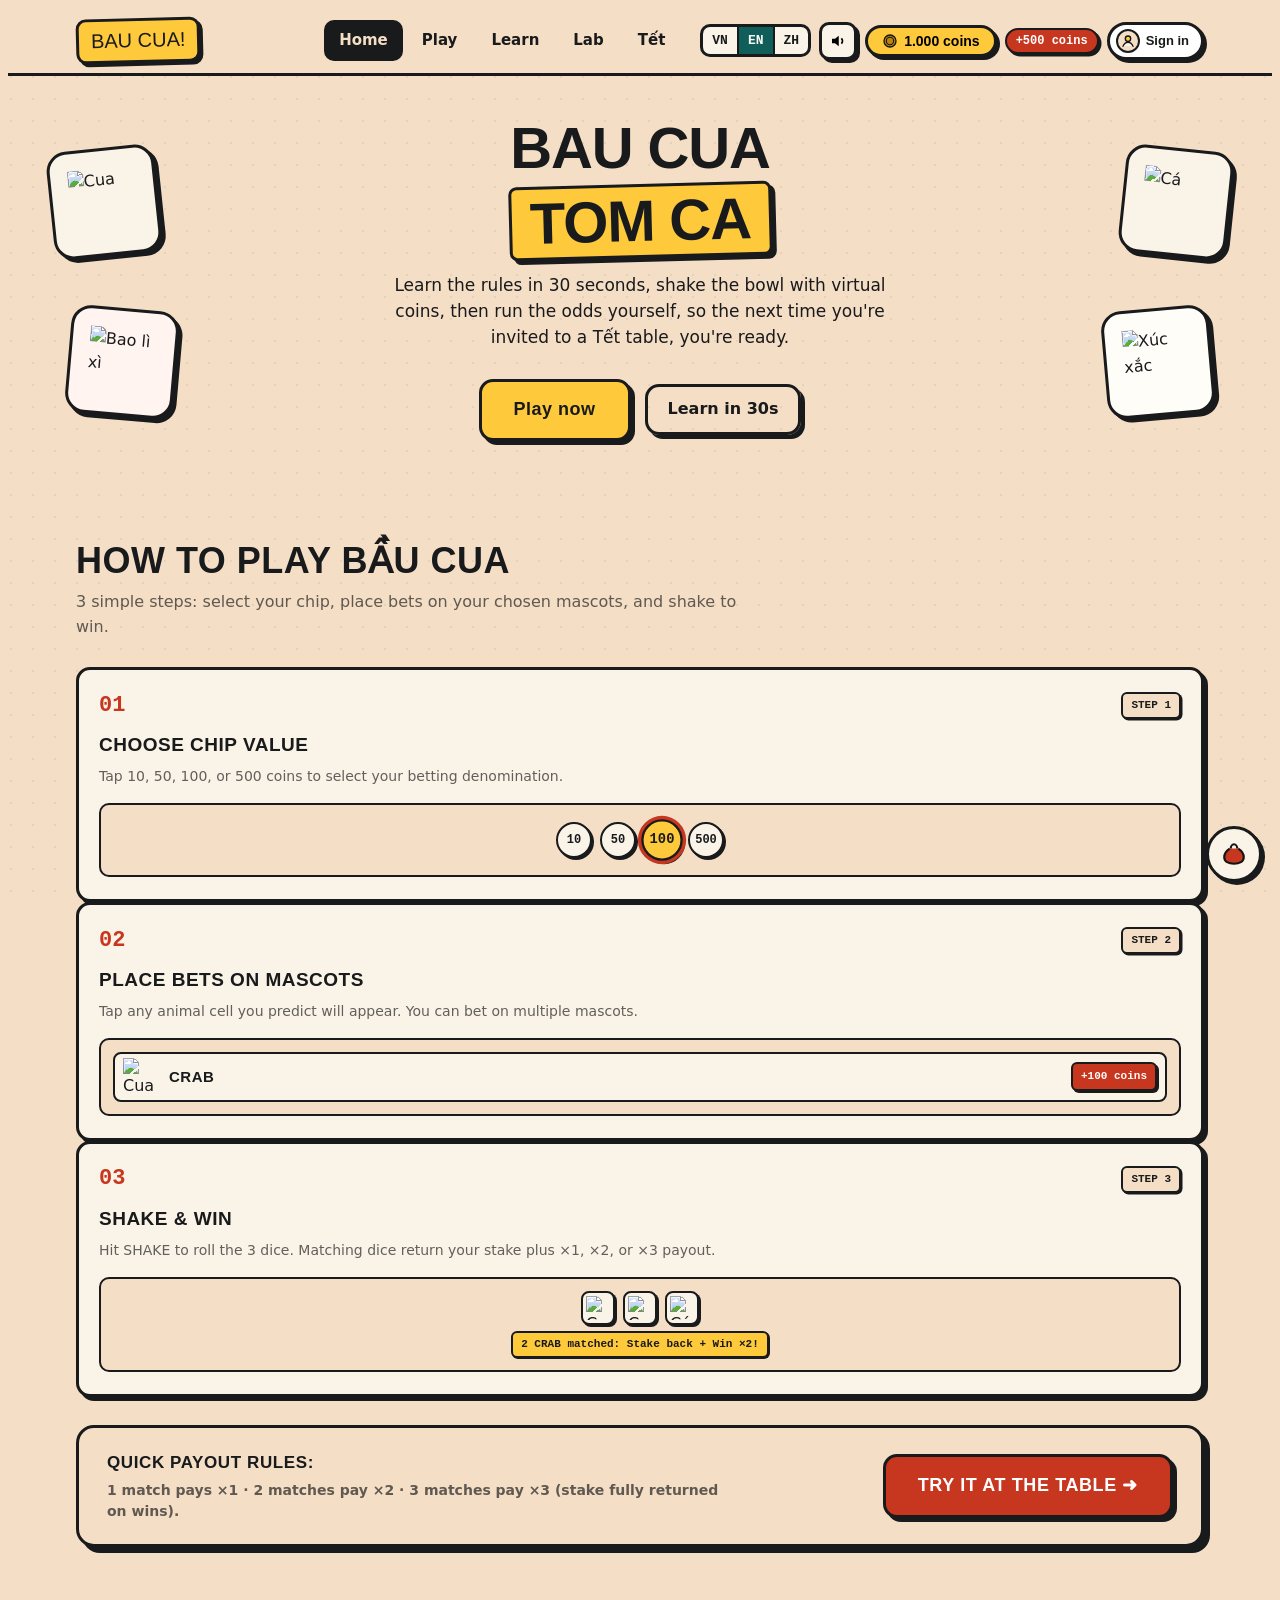
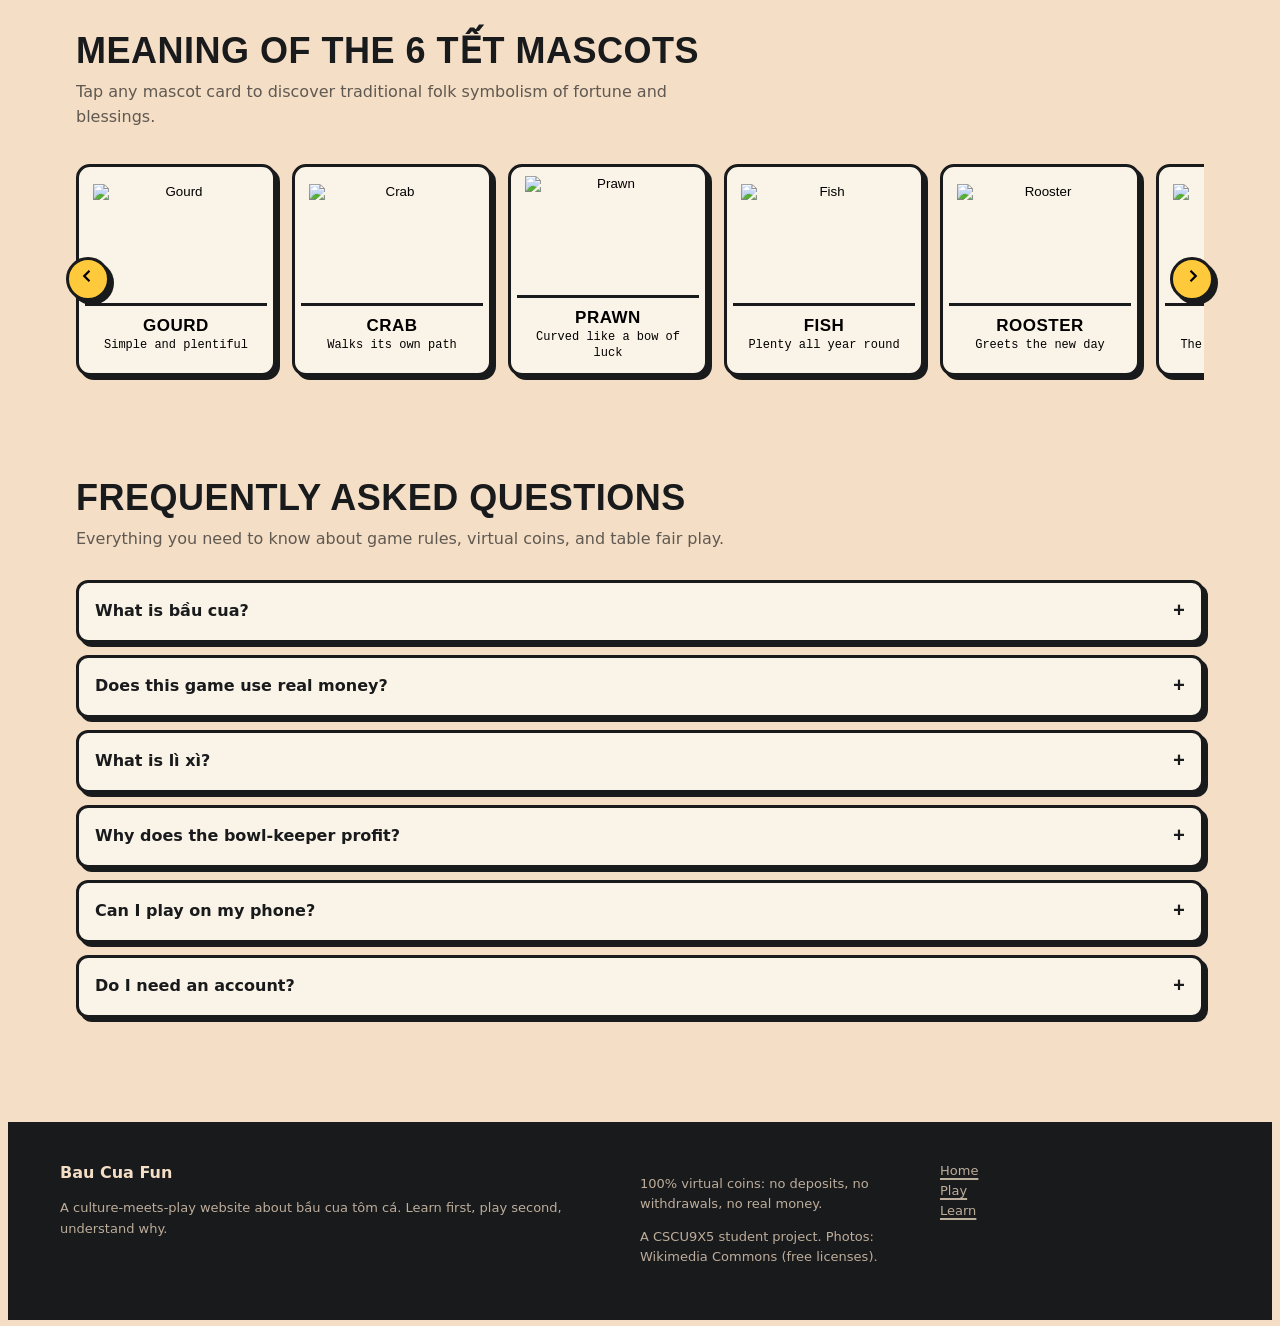
==== commit af2712c3: "Apply 60-30-10 Indochine 3-color triad (Jade #0F5E59, Vermilion #C7361F, Gold #FFC93C) to website" ====
--- a/index.html
+++ b/index.html
@@ -5,10 +5,10 @@
   <meta name="viewport" content="width=device-width, initial-scale=1">
   <meta name="description" content="Bầu Cua Vui: học và chơi bầu cua tôm cá bằng xu ảo. Không nạp, không rút, chỉ để vui ngày Tết.">
   <title>BẦU CUA VUI: Home</title>
-  <link rel="stylesheet" href="assets/fonts/fonts.css?v=21">
+  <link rel="stylesheet" href="assets/fonts/fonts.css?v=22">
   <link rel="stylesheet" href="lib/bootstrap/bootstrap.min.css">
-  <link rel="stylesheet" href="css/styles.css?v=21">
-  <link rel="stylesheet" href="css/pages.css?v=21">
+  <link rel="stylesheet" href="css/styles.css?v=22">
+  <link rel="stylesheet" href="css/pages.css?v=22">
 </head>
 <body data-page="home">
   <noscript><p style="padding:10px 16px;background:#C7361F;color:#FFFDF8;font-weight:700">Trang này cần JavaScript để chơi: hãy bật JS trong trình duyệt.</p></noscript>
@@ -221,21 +221,21 @@
      style="position:fixed;bottom:18px;right:18px;z-index:150;width:56px;height:56px;border-radius:50%"><svg viewBox="0 0 24 24" width="26" height="26" aria-hidden="true"><path d="M8 7c-3 2-5 5-5 8 0 4 4 6 9 6s9-2 9-6c0-3-2-6-5-8" fill="#C7361F" stroke="#141414" stroke-width="2"/><path d="M9 7c0-2 1.4-4 3-4s3 2 3 4" fill="none" stroke="#141414" stroke-width="2"/></svg></button>
   <div class="toast-zone"></div>
 
-  <script src="js/data-core.js?v=21"></script>
-  <script src="js/data-content.js?v=21"></script>
-  <script src="js/i18n-vn.js?v=21"></script>
-  <script src="js/i18n-en.js?v=21"></script>
-  <script src="js/i18n-zh.js?v=21"></script>
-  <script src="js/i18n.js?v=21"></script>
-  <script src="js/auth.js?v=21"></script>
-  <script src="js/store.js?v=21"></script>
-  <script src="js/audio.js?v=21"></script>
-  <script src="js/wallet.js?v=21"></script>
-  <script src="js/badges.js?v=21"></script>
-  <script src="js/account-ui.js?v=21"></script>
-  <script src="js/ui.js?v=21"></script>
-  <script src="js/fx.js?v=21"></script>
-  <script src="js/page-home.js?v=21"></script>
+  <script src="js/data-core.js?v=22"></script>
+  <script src="js/data-content.js?v=22"></script>
+  <script src="js/i18n-vn.js?v=22"></script>
+  <script src="js/i18n-en.js?v=22"></script>
+  <script src="js/i18n-zh.js?v=22"></script>
+  <script src="js/i18n.js?v=22"></script>
+  <script src="js/auth.js?v=22"></script>
+  <script src="js/store.js?v=22"></script>
+  <script src="js/audio.js?v=22"></script>
+  <script src="js/wallet.js?v=22"></script>
+  <script src="js/badges.js?v=22"></script>
+  <script src="js/account-ui.js?v=22"></script>
+  <script src="js/ui.js?v=22"></script>
+  <script src="js/fx.js?v=22"></script>
+  <script src="js/page-home.js?v=22"></script>
   <script>
     document.addEventListener("DOMContentLoaded", function () {
       BCUI.boot();
--- a/css/styles.css
+++ b/css/styles.css
@@ -1,4 +1,4 @@
-/* Hallmark · edit-pass 16/11/2026 · unified 2-color design system (Vermilion Red + Tet Gold + Paper neutrals), zero em-dashes */
+/* Hallmark · edit-pass 16/11/2026 · 60-30-10 outfit-coordinated 3-color system (Vermilion Red #C7361F + Marigold Gold #FFC93C + Deep Jade #0F5E59 on Paper neutrals), zero em-dashes */
 /* ============================================================
    BẦU CUA VUI - design system: Neo Brutalism x Vietnamese Tet
    tokens + base + components (pages live in pages.css)
@@ -9,6 +9,7 @@
   --ink:#191A1C;
   --red:#C7361F;
   --gold:#FFC93C;
+  --jade:#0F5E59;
   --cream:#FAF3E7;
   --border:3px solid var(--ink);
   --shadow:4px 4px 0 var(--ink);
@@ -54,7 +55,7 @@
 .mono{ font-family:var(--font-mono); }
 .mut{ color:var(--mut-ink); }
 
-:focus-visible{ outline:3px dashed var(--red); outline-offset:3px; border-radius:4px; }
+:focus-visible{ outline:3px dashed var(--jade); outline-offset:3px; border-radius:4px; }
 .skip-link{
   position:absolute; left:-9999px; top:8px; z-index:200;
   background:var(--gold); border:var(--border); box-shadow:var(--shadow);
@@ -77,8 +78,8 @@
 .btn-bc:disabled{ opacity:.45; cursor:not-allowed; transform:none; box-shadow:var(--shadow); }
 .btn-gold{ background:var(--gold); color:var(--ink); }
 .btn-red{ background:var(--red); color:var(--ink-on-dark); }
-.btn-indigo{ background:var(--red); color:var(--ink-on-dark); }
-.btn-green{ background:var(--gold); color:var(--ink); }
+.btn-jade,.btn-indigo{ background:var(--jade); color:var(--ink-on-dark); }
+.btn-green{ background:var(--jade); color:var(--ink-on-dark); }
 .btn-sm{ padding:6px 12px; font-size:14px; border-width:2px; }
 .btn-xs{ padding:4px 9px; font-size:12px; border-width:2px; border-radius:999px; }
 .quick-lixi-btn{
@@ -100,7 +101,7 @@
   transform:rotate(-2deg); box-shadow:3px 3px 0 var(--ink);
 }
 .sticker.red{ background:var(--red); color:var(--ink-on-dark); transform:rotate(2deg); }
-.sticker.indigo{ background:var(--gold); color:var(--ink); transform:rotate(-3deg); }
+.sticker.jade,.sticker.indigo{ background:var(--jade); color:var(--ink-on-dark); transform:rotate(-3deg); }
 
 /* ---------- nav ---------- */
 .bc-nav{
@@ -131,7 +132,7 @@
   font-size:13px; padding:6px 9px; cursor:pointer; color:var(--ink);
 }
 .lang-group button + button{ border-left:2px solid var(--ink); }
-.lang-group button.active{ background:var(--red); color:var(--ink-on-dark); }
+.lang-group button.active{ background:var(--jade); color:var(--ink-on-dark); }
 .coin-pill{
   display:inline-flex; align-items:center; gap:6px;
   background:var(--gold); border:var(--border); border-radius:999px;
@@ -222,7 +223,7 @@
   box-shadow:4px 4px 0 var(--toast-shadow);
   padding:10px 16px; font-weight:700; animation:pop .18s ease;
 }
-.toast-bc.win{ background:var(--gold); color:var(--ink); }
+.toast-bc.win{ background:var(--jade); color:var(--ink-on-dark); }
 .toast-bc.lose{ background:var(--red); color:var(--ink-on-dark); }
 .toast-bc.gold{ background:var(--gold); color:var(--ink); }
 @keyframes pop{ from{ transform:scale(.85); opacity:0; } to{ transform:scale(1); opacity:1; } }
@@ -266,7 +267,7 @@
   width:100%; border:var(--border); border-radius:10px; background:var(--surface);
   padding:10px 12px; font-family:var(--font-body); font-size:16px;
 }
-.field input:focus,.field textarea:focus{ outline:3px dashed var(--red); outline-offset:2px; }
+.field input:focus,.field textarea:focus{ outline:3px dashed var(--jade); outline-offset:2px; }
 .field .err{ display:none; color:var(--red); font-weight:700; font-size:13px; margin-top:4px; }
 .field.invalid input,.field.invalid textarea{ border-color:var(--red); background:var(--invalid); }
 .field.invalid .err{ display:block; }
@@ -412,7 +413,7 @@
   width:100%; border:var(--border); border-radius:10px; background:var(--surface);
   padding:9px 12px; font-family:var(--font-body); font-size:16px; font-weight:700;
 }
-.acct-input:focus{ outline:3px dashed var(--red); outline-offset:2px; }
+.acct-input:focus{ outline:3px dashed var(--jade); outline-offset:2px; }
 .acct-input.invalid{ border-color:var(--red); background:var(--invalid); }
 .acct-pin-input{
   font-family:var(--font-mono); font-size:22px; letter-spacing:.45em; text-align:center;
@@ -452,7 +453,7 @@
 .acct-soon-body{ margin:0; font-size:13px; line-height:1.45; font-weight:600; }
 .acct-import-row{ border-top:2px dashed var(--ink); padding-top:8px; text-align:center; }
 .acct-link-btn{
-  border:none; background:transparent; color:var(--red);
+  border:none; background:transparent; color:var(--jade);
   font-weight:800; font-size:13px; text-decoration:underline; cursor:pointer;
 }
 .acct-del-actions{ display:flex; gap:10px; justify-content:flex-end; margin-top:8px; }
--- a/css/pages.css
+++ b/css/pages.css
@@ -1,4 +1,4 @@
-/* Hallmark · edit-pass 16/11/2026 · unified 2-color design system (Vermilion Red + Tet Gold + Paper neutrals), zero em-dashes */
+/* Hallmark · edit-pass 16/11/2026 · 60-30-10 outfit-coordinated 3-color system (Vermilion Red #C7361F + Marigold Gold #FFC93C + Deep Jade #0F5E59 on Paper neutrals), zero em-dashes */
 /* ============================================================
    BẦU CUA VUI - per-page layouts
    ============================================================ */
@@ -729,7 +729,7 @@
 
 .bowl-zone{
   margin-top:0; border:var(--border); border-radius:var(--radius);
-  background:var(--red); color:var(--ink-on-dark); box-shadow:var(--shadow);
+  background:var(--jade); color:var(--ink-on-dark); box-shadow:var(--shadow);
   padding:16px 18px; text-align:center; position:relative; overflow:hidden;
   display:flex; flex-direction:column; align-items:center; justify-content:center;
   box-sizing:border-box; width:100%;
@@ -778,7 +778,7 @@
   background:var(--cream); padding:4px 6px; font-size:20px;
 }
 .hist-round .net{ font-family:var(--font-mono); font-size:11px; font-weight:700; align-self:center; padding-left:4px; }
-.pos{ background:var(--gold); color:var(--ink); padding:1px 6px; border-radius:6px; border:1.5px solid var(--ink); } .neg{ color:var(--red); }
+.pos{ color:var(--jade); } .neg{ color:var(--red); }
 
 /* ---------- leaderboard coming soon ---------- */
 .leader{ margin-top:0; }
@@ -805,7 +805,7 @@
   border:var(--border); border-radius:999px; background:var(--cream);
   font-weight:800; padding:8px 18px; cursor:pointer;
 }
-.tab.active{ background:var(--red); color:var(--ink-on-dark); }
+.tab.active{ background:var(--jade); color:var(--ink-on-dark); }
 .learn-grid{ display:grid; grid-template-columns:repeat(auto-fill,minmax(240px,1fr)); gap:20px; }
 .learn-full{ display:block; width:100%; }
 .learn-static-box{ padding:26px 24px; max-width:840px; margin:0 auto; }
@@ -843,7 +843,7 @@
 .payout-row.win3 .res{ background:var(--red); color:var(--ink-on-dark); font-size:15px; }
 .example-box{
   margin-top:12px; padding:12px 14px; background:var(--paper);
-  border-left:4px solid var(--red); border-radius:6px; font-size:14px; line-height:1.5;
+  border-left:4px solid var(--jade); border-radius:6px; font-size:14px; line-height:1.5;
 }
 .rules-cta-bar{ display:flex; gap:12px; flex-wrap:wrap; margin-top:20px; }
 @media (max-width:768px){
@@ -863,7 +863,7 @@
   padding:12px 16px; text-align:left; font-weight:700; cursor:pointer; font-size:15px;
 }
 .quiz-opt:hover{ transform:translate(-2px,-2px); box-shadow:var(--shadow); }
-.quiz-opt.right{ background:var(--gold); color:var(--ink); }
+.quiz-opt.right{ background:var(--jade); color:var(--ink-on-dark); }
 .quiz-opt.wrong{ background:var(--red); color:var(--ink-on-dark); animation:shake .4s ease 1; }
 .quiz-opt:disabled{ cursor:default; }
 .quiz-bar{ display:flex; justify-content:space-between; align-items:center; }
@@ -877,7 +877,7 @@
   border:var(--border); border-radius:10px; background:var(--cream);
   padding:8px 14px; font-weight:800; cursor:pointer; display:inline-flex; gap:8px; align-items:center;
 }
-.radio-chip input{ accent-color:var(--red); width:18px; height:18px; }
+.radio-chip input{ accent-color:var(--jade); width:18px; height:18px; }
 .radio-chip:has(input:checked){ background:var(--gold); }
 .canvas-box{ border:var(--border); border-radius:12px; background:var(--surface); padding:12px; margin-bottom:18px; }
 .canvas-box h4{ margin:2px 0 10px; font-family:var(--font-mono); font-size:14px; }
@@ -896,7 +896,7 @@
 .tl-item h4{ font-family:var(--font-display); text-transform:uppercase; margin:0 0 6px; }
 .tl-item p{ margin:0; line-height:1.6; }
 .resp-callout{
-  border:var(--border); border-radius:var(--radius); background:var(--gold); color:var(--ink);
+  border:var(--border); border-radius:var(--radius); background:var(--jade); color:var(--ink-on-dark);
   box-shadow:var(--shadow); padding:20px; margin:28px 0;
 }
 /* ---------- brutalist feedback form (photo 2 reference) ---------- */
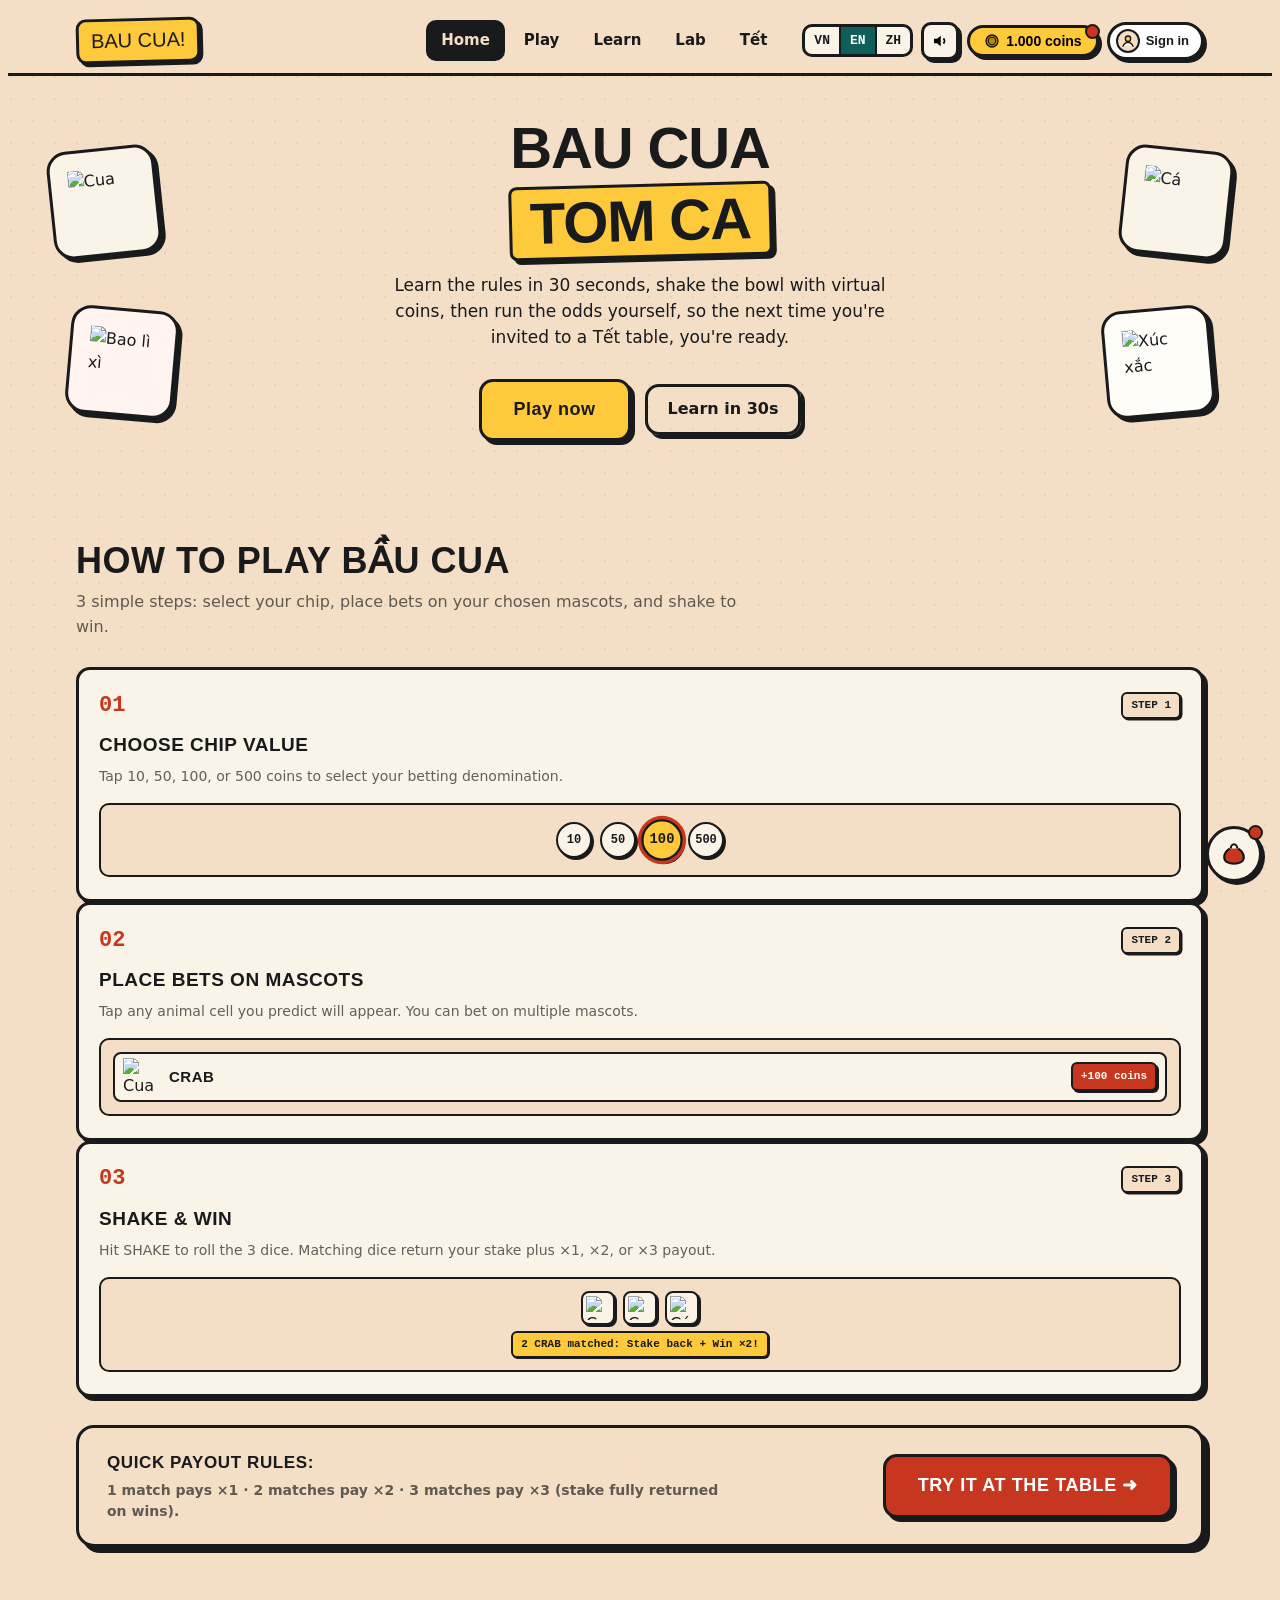
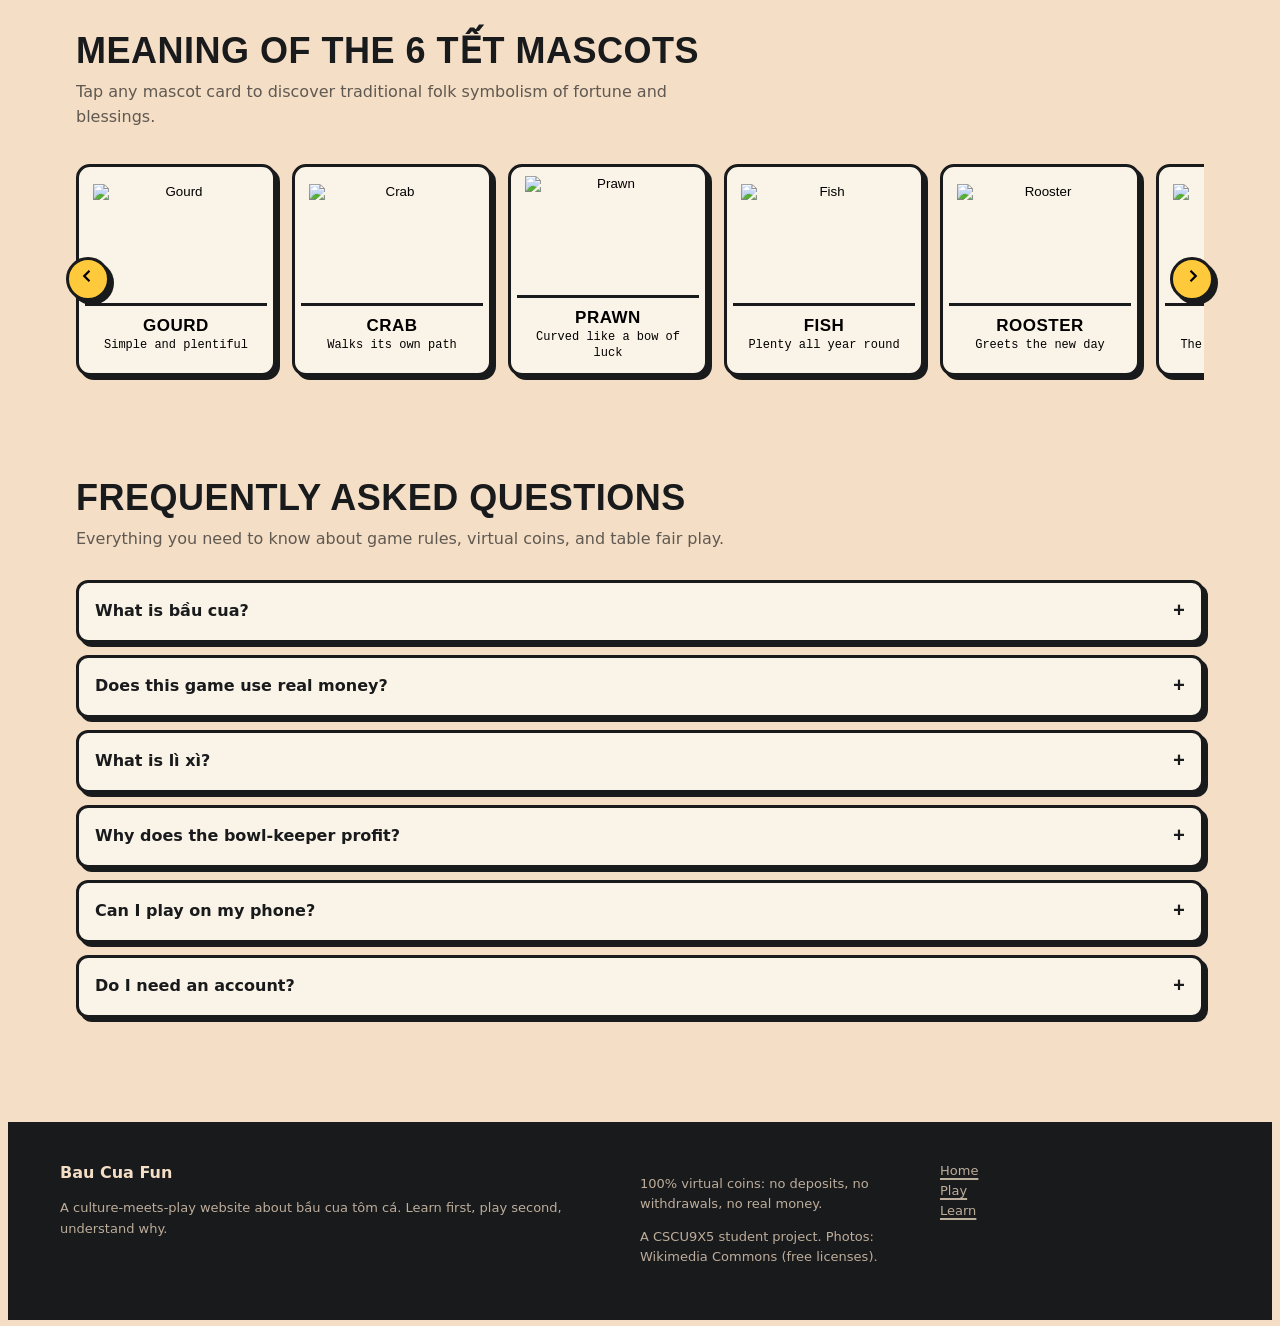
==== commit a231716f: "Add 7-day Daily Check-in reward, clean up navbar/play wallet buttons, label +500 coins (demo)" ====
--- a/index.html
+++ b/index.html
@@ -5,10 +5,10 @@
   <meta name="viewport" content="width=device-width, initial-scale=1">
   <meta name="description" content="Bầu Cua Vui: học và chơi bầu cua tôm cá bằng xu ảo. Không nạp, không rút, chỉ để vui ngày Tết.">
   <title>BẦU CUA VUI: Home</title>
-  <link rel="stylesheet" href="assets/fonts/fonts.css?v=22">
+  <link rel="stylesheet" href="assets/fonts/fonts.css?v=23">
   <link rel="stylesheet" href="lib/bootstrap/bootstrap.min.css">
-  <link rel="stylesheet" href="css/styles.css?v=22">
-  <link rel="stylesheet" href="css/pages.css?v=22">
+  <link rel="stylesheet" href="css/styles.css?v=23">
+  <link rel="stylesheet" href="css/pages.css?v=23">
 </head>
 <body data-page="home">
   <noscript><p style="padding:10px 16px;background:#C7361F;color:#FFFDF8;font-weight:700">Trang này cần JavaScript để chơi: hãy bật JS trong trình duyệt.</p></noscript>
@@ -33,7 +33,6 @@
         </div>
         <button class="icon-btn" data-act="sound" data-i18n-aria="a11y.sound"><svg class="ic-on" viewBox="0 0 24 24" fill="none" stroke="currentColor" stroke-width="2.4" aria-hidden="true"><path d="M4 9v6h4l5 4V5L8 9H4z" fill="currentColor" stroke="none"/><path d="M16.5 8.5a5 5 0 0 1 0 7"/></svg><svg class="ic-off" viewBox="0 0 24 24" fill="none" stroke="currentColor" stroke-width="2.4" aria-hidden="true"><path d="M4 9v6h4l5 4V5L8 9H4z" fill="currentColor" stroke="none"/><path d="M16 9l5 6M21 9l-5 6"/></svg></button>
         <button class="coin-pill" data-act="drawer-open" data-i18n-aria="a11y.coin"><svg viewBox="0 0 24 24" width="16" height="16" aria-hidden="true"><circle cx="12" cy="12" r="9" fill="#B8860B" stroke="#141414" stroke-width="2"/><circle cx="12" cy="12" r="5.5" fill="none" stroke="#141414" stroke-width="1.6"/></svg><span>1.000 xu</span></button>
-        <button class="btn-bc btn-xs btn-red quick-lixi-btn" data-act="quick-lixi" data-i18n="nav.quickLixi" title="Nhận +500 xu vô cực" aria-label="Nhận +500 xu">+500 xu</button>
       </div>
     </div>
   </nav>
@@ -221,21 +220,21 @@
      style="position:fixed;bottom:18px;right:18px;z-index:150;width:56px;height:56px;border-radius:50%"><svg viewBox="0 0 24 24" width="26" height="26" aria-hidden="true"><path d="M8 7c-3 2-5 5-5 8 0 4 4 6 9 6s9-2 9-6c0-3-2-6-5-8" fill="#C7361F" stroke="#141414" stroke-width="2"/><path d="M9 7c0-2 1.4-4 3-4s3 2 3 4" fill="none" stroke="#141414" stroke-width="2"/></svg></button>
   <div class="toast-zone"></div>
 
-  <script src="js/data-core.js?v=22"></script>
-  <script src="js/data-content.js?v=22"></script>
-  <script src="js/i18n-vn.js?v=22"></script>
-  <script src="js/i18n-en.js?v=22"></script>
-  <script src="js/i18n-zh.js?v=22"></script>
-  <script src="js/i18n.js?v=22"></script>
-  <script src="js/auth.js?v=22"></script>
-  <script src="js/store.js?v=22"></script>
-  <script src="js/audio.js?v=22"></script>
-  <script src="js/wallet.js?v=22"></script>
-  <script src="js/badges.js?v=22"></script>
-  <script src="js/account-ui.js?v=22"></script>
-  <script src="js/ui.js?v=22"></script>
-  <script src="js/fx.js?v=22"></script>
-  <script src="js/page-home.js?v=22"></script>
+  <script src="js/data-core.js?v=23"></script>
+  <script src="js/data-content.js?v=23"></script>
+  <script src="js/i18n-vn.js?v=23"></script>
+  <script src="js/i18n-en.js?v=23"></script>
+  <script src="js/i18n-zh.js?v=23"></script>
+  <script src="js/i18n.js?v=23"></script>
+  <script src="js/auth.js?v=23"></script>
+  <script src="js/store.js?v=23"></script>
+  <script src="js/audio.js?v=23"></script>
+  <script src="js/wallet.js?v=23"></script>
+  <script src="js/badges.js?v=23"></script>
+  <script src="js/account-ui.js?v=23"></script>
+  <script src="js/ui.js?v=23"></script>
+  <script src="js/fx.js?v=23"></script>
+  <script src="js/page-home.js?v=23"></script>
   <script>
     document.addEventListener("DOMContentLoaded", function () {
       BCUI.boot();
--- a/css/styles.css
+++ b/css/styles.css
@@ -134,9 +134,15 @@
 .lang-group button + button{ border-left:2px solid var(--ink); }
 .lang-group button.active{ background:var(--jade); color:var(--ink-on-dark); }
 .coin-pill{
-  display:inline-flex; align-items:center; gap:6px;
+  position:relative; display:inline-flex; align-items:center; gap:6px;
   background:var(--gold); border:var(--border); border-radius:999px;
   padding:5px 14px; font-weight:800; font-size:14px; box-shadow:3px 3px 0 var(--ink);
+  cursor:pointer;
+}
+.coin-pill.has-daily::after, .fab.has-daily::after{
+  content:""; position:absolute; top:-4px; right:-4px;
+  width:11px; height:11px; border-radius:50%;
+  background:var(--red); border:2px solid var(--ink);
 }
 .icon-btn{
   border:var(--border); border-radius:10px; background:var(--cream);
@@ -215,6 +221,42 @@
 .drawer.show{ transform:none; }
 .drawer h3{ margin:4px 0 12px; }
 .close-row{ display:flex; justify-content:flex-end; align-items:center; margin-bottom:12px; }
+.daily-card{
+  background:var(--surface); border:var(--border); border-radius:12px;
+  box-shadow:var(--shadow); padding:12px; margin-bottom:12px;
+}
+.daily-head{
+  display:flex; justify-content:space-between; align-items:center; gap:8px; margin-bottom:10px;
+}
+.daily-title{ font-weight:800; font-size:14px; }
+.daily-streak-pill{
+  font-family:var(--font-mono); font-size:11px; font-weight:800;
+  background:var(--gold); color:var(--ink); border:2px solid var(--ink);
+  border-radius:999px; padding:2px 8px; white-space:nowrap;
+}
+.daily-grid{
+  display:grid; grid-template-columns:repeat(4,1fr); gap:6px; margin-bottom:10px;
+}
+.daily-day{
+  border:2px solid var(--ink); border-radius:8px; background:var(--cream);
+  padding:5px 3px; text-align:center; font-family:var(--font-mono); line-height:1.2;
+}
+.daily-day .dd-lbl{ display:block; font-size:10px; font-weight:700; opacity:.75; }
+.daily-day .dd-amt{ display:block; font-size:11px; font-weight:800; margin-top:2px; }
+.daily-day.day-7{ grid-column:span 2; background:var(--paper); }
+.daily-day.done{ background:var(--jade); color:var(--ink-on-dark); }
+.daily-day.done .dd-lbl{ opacity:.9; }
+.daily-day.ready{
+  background:var(--gold); color:var(--ink); box-shadow:2px 2px 0 var(--ink);
+  outline:2px dashed var(--red); outline-offset:1px;
+}
+.demo-topup-card{
+  border:2px dashed var(--ink); border-radius:12px; background:var(--paper);
+  padding:10px 12px; margin-bottom:14px; text-align:center;
+}
+.demo-topup-note{
+  font-family:var(--font-mono); font-size:11px; opacity:.8; margin:0 0 7px;
+}
 
 /* ---------- toast ---------- */
 .toast-zone{ position:fixed; bottom:18px; left:50%; transform:translateX(-50%); z-index:300; display:flex; flex-direction:column; gap:8px; width:min(420px,92vw); }
--- a/css/pages.css
+++ b/css/pages.css
@@ -770,6 +770,12 @@
 }
 .status-line{ font-family:var(--font-mono); font-weight:700; margin:8px 0 10px; min-height:22px; font-size:14px; }
 .play-actions{ display:flex; gap:10px; flex-wrap:wrap; margin:14px 0 0; }
+.play-wallet-bar{
+  display:flex; justify-content:space-between; align-items:center; flex-wrap:wrap; gap:10px;
+  margin-top:12px; padding:10px 12px;
+  background:var(--cream); border:var(--border); border-radius:12px; box-shadow:var(--shadow);
+}
+.play-wallet-bar .btn-bc{ flex:1 1 180px; }
 .btn-shake{ font-size:18px; padding:10px 26px; margin-top:4px; }
 
 .history-strip{ display:flex; gap:8px; flex-wrap:wrap; margin-top:12px; min-height:40px; }
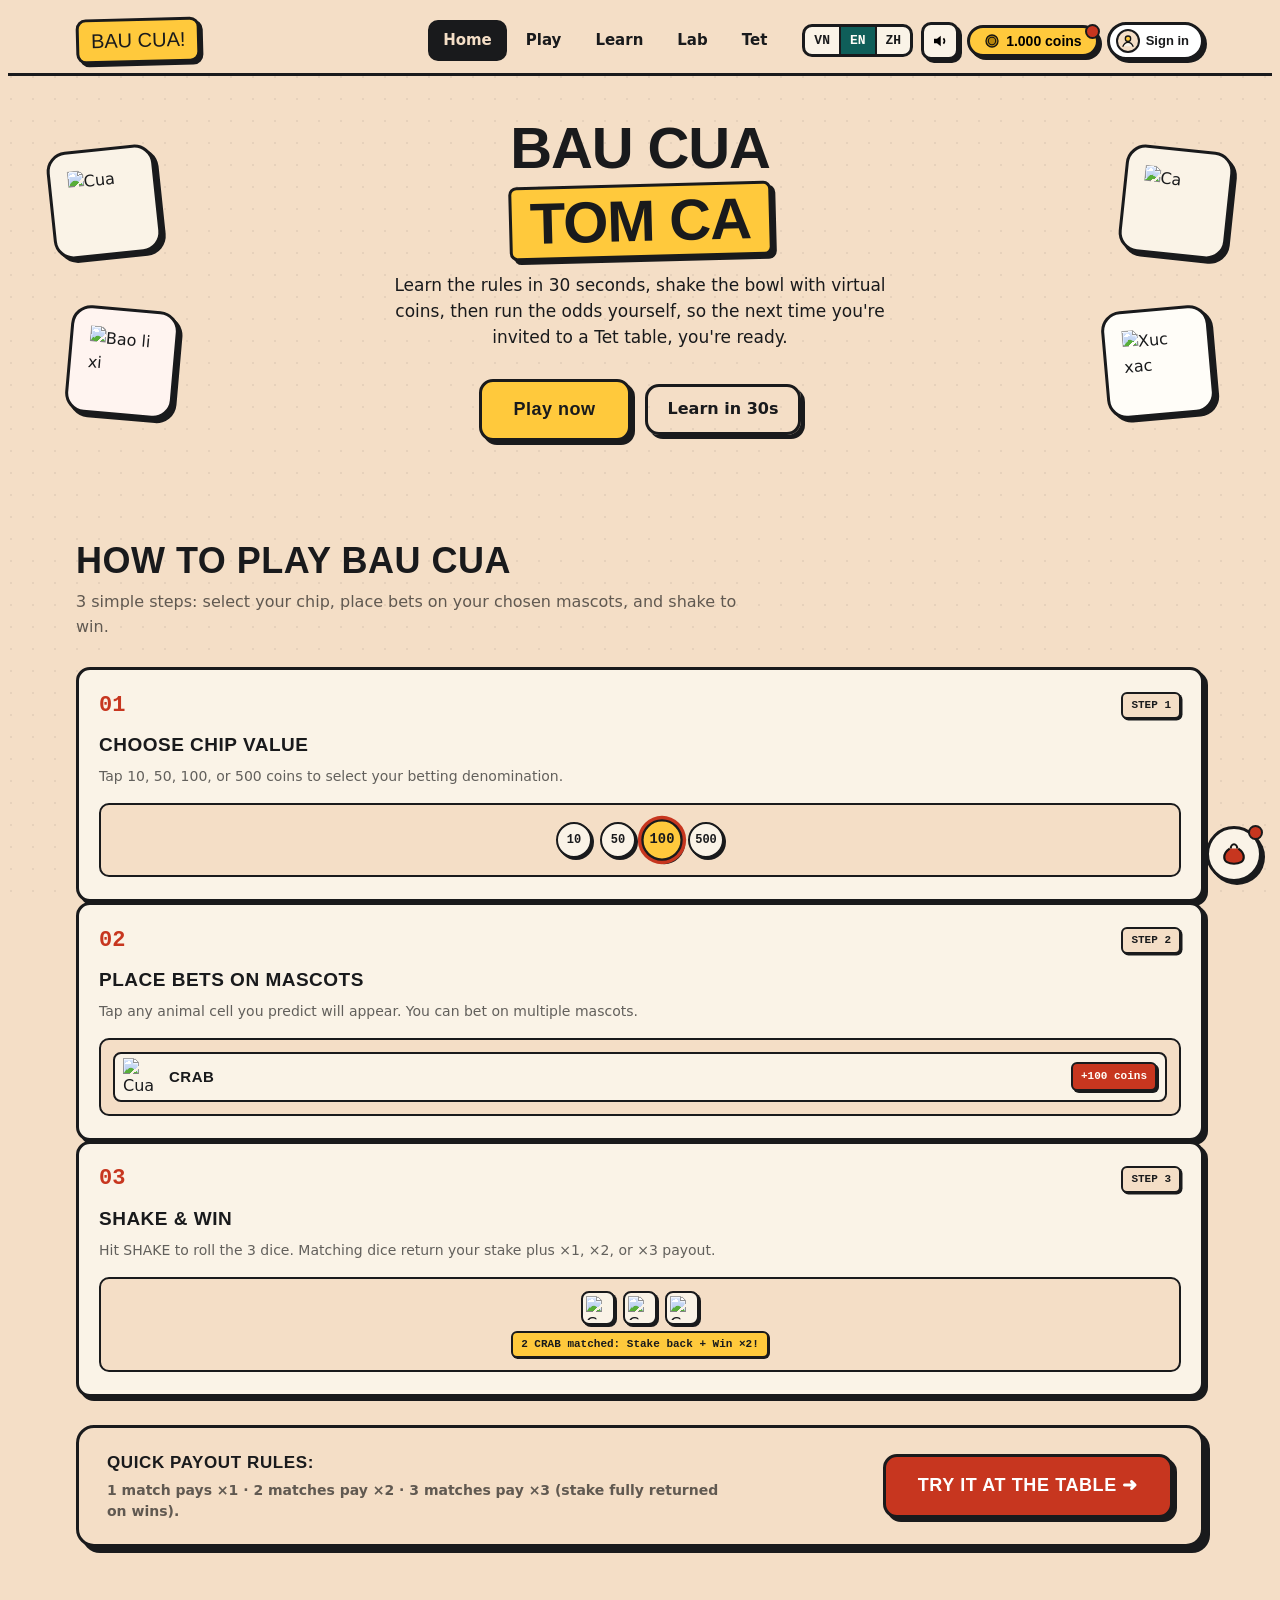
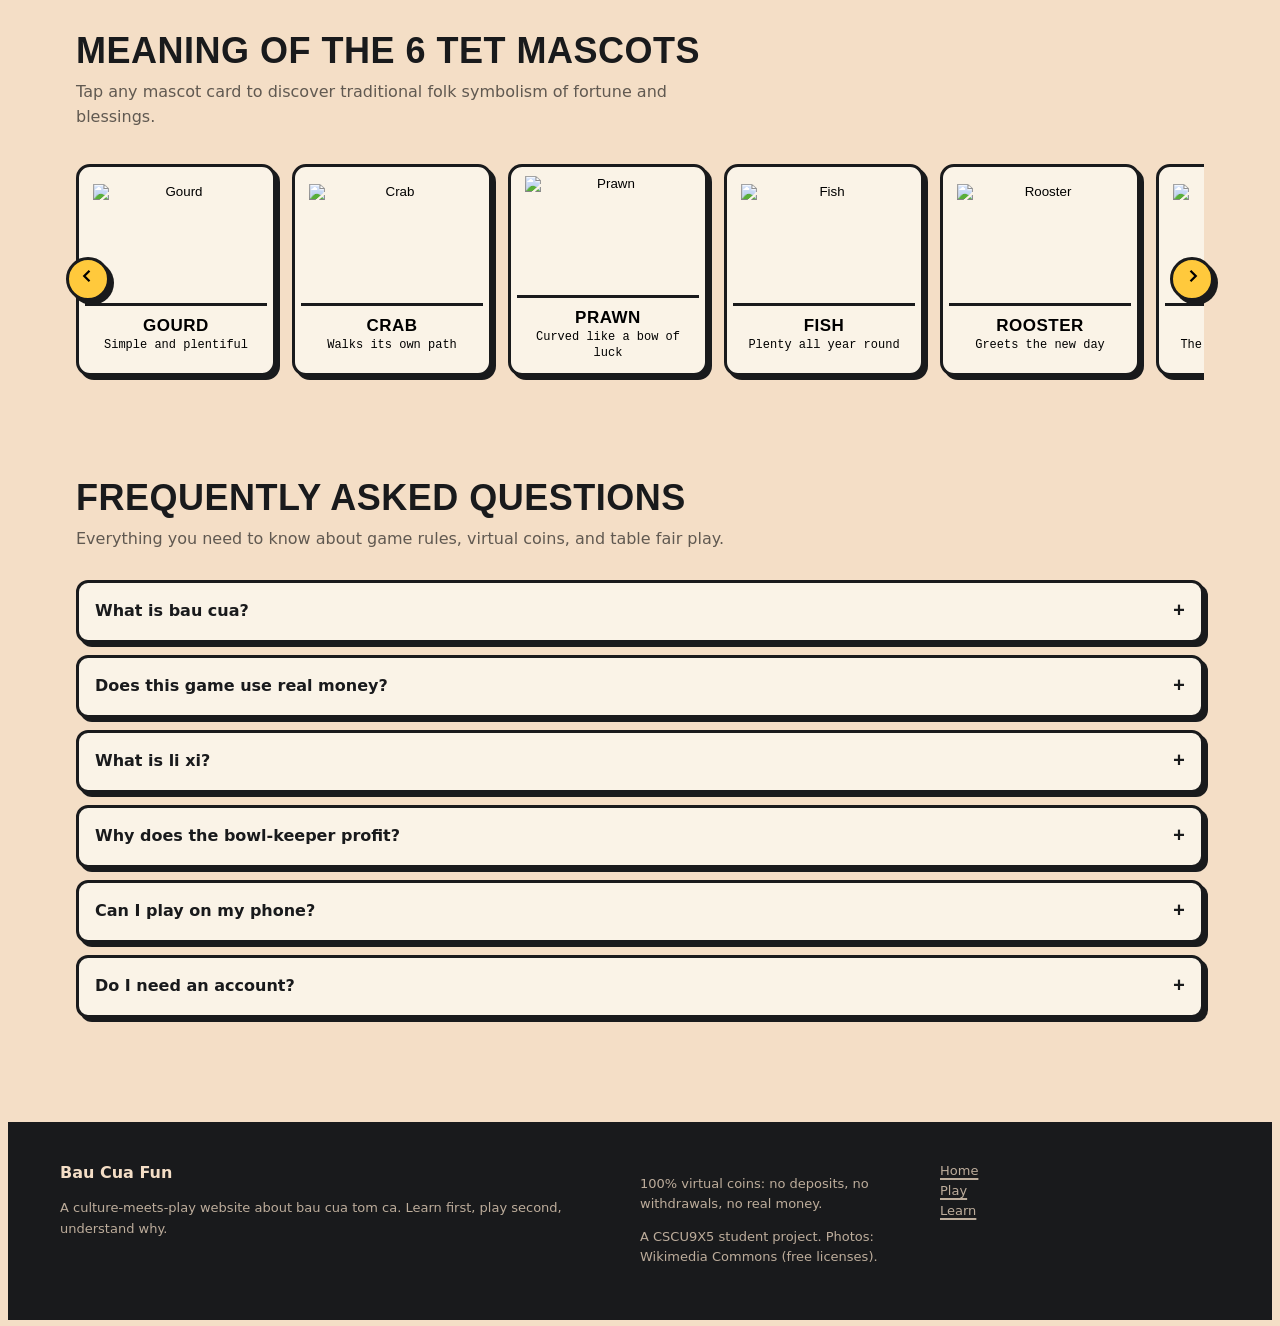
==== commit 8383d7ab: "Remove Vietnamese diacritics from all English UI labels and sample names" ====
--- a/index.html
+++ b/index.html
@@ -3,16 +3,16 @@
 <head>
   <meta charset="utf-8">
   <meta name="viewport" content="width=device-width, initial-scale=1">
-  <meta name="description" content="Bầu Cua Vui: học và chơi bầu cua tôm cá bằng xu ảo. Không nạp, không rút, chỉ để vui ngày Tết.">
-  <title>BẦU CUA VUI: Home</title>
-  <link rel="stylesheet" href="assets/fonts/fonts.css?v=23">
+  <meta name="description" content="Bau Cua Vui: hoc va choi bau cua tom ca bang xu ao. Khong nap, khong rut, chi de vui ngay Tet.">
+  <title>BAU CUA VUI: Home</title>
+  <link rel="stylesheet" href="assets/fonts/fonts.css?v=26">
   <link rel="stylesheet" href="lib/bootstrap/bootstrap.min.css">
-  <link rel="stylesheet" href="css/styles.css?v=23">
-  <link rel="stylesheet" href="css/pages.css?v=23">
+  <link rel="stylesheet" href="css/styles.css?v=26">
+  <link rel="stylesheet" href="css/pages.css?v=26">
 </head>
 <body data-page="home">
-  <noscript><p style="padding:10px 16px;background:#C7361F;color:#FFFDF8;font-weight:700">Trang này cần JavaScript để chơi: hãy bật JS trong trình duyệt.</p></noscript>
-  <a class="skip-link" href="#main">Đến nội dung chính</a>
+  <noscript><p style="padding:10px 16px;background:#C7361F;color:#FFFDF8;font-weight:700">Trang nay can JavaScript de choi: hay bat JS trong trinh duyet.</p></noscript>
+  <a class="skip-link" href="#main">Den noi dung chinh</a>
 
   <nav class="bc-nav">
     <div class="inner">
@@ -41,13 +41,13 @@
     <!-- hero -->
     <section class="hero hero-centered">
       <div class="hero-wrap">
-        <!-- Left flank cards: Cua & Bao lì xì -->
+        <!-- Left flank cards: Cua & Bao li xi -->
         <div class="hero-flank flank-left" aria-hidden="true">
           <div class="pixel-card card-cua">
             <img src="assets/img/animals/cua.svg" alt="Cua" width="68" height="68">
           </div>
           <div class="pixel-card card-lixi">
-            <img src="assets/img/lixi_pixel.svg" alt="Bao lì xì" width="64" height="64">
+            <img src="assets/img/lixi_pixel.svg" alt="Bao li xi" width="64" height="64">
           </div>
         </div>
 
@@ -69,13 +69,13 @@
           </div>
         </div>
 
-        <!-- Right flank cards: Cá & Xúc xắc pixel -->
+        <!-- Right flank cards: Ca & Xuc xac pixel -->
         <div class="hero-flank flank-right" aria-hidden="true">
           <div class="pixel-card card-ca">
-            <img src="assets/img/animals/ca.svg" alt="Cá" width="68" height="68">
+            <img src="assets/img/animals/ca.svg" alt="Ca" width="68" height="68">
           </div>
           <div class="pixel-card card-dice">
-            <img src="assets/img/dice_pixel.svg" alt="Xúc xắc" width="64" height="64">
+            <img src="assets/img/dice_pixel.svg" alt="Xuc xac" width="64" height="64">
           </div>
         </div>
       </div>
@@ -138,7 +138,7 @@
                 <div class="demo-dice-wrap">
                   <div class="demo-die"><img src="assets/img/animals/cua.svg" alt="Cua"></div>
                   <div class="demo-die"><img src="assets/img/animals/cua.svg" alt="Cua"></div>
-                  <div class="demo-die"><img src="assets/img/animals/ca.svg" alt="Cá"></div>
+                  <div class="demo-die"><img src="assets/img/animals/ca.svg" alt="Ca"></div>
                 </div>
                 <div class="demo-payout-pill" data-i18n="how.payoutDemo"></div>
               </div>
@@ -203,9 +203,9 @@
     <div class="box"></div>
   </div>
 
-  <!-- Túi xu drawer -->
+  <!-- Tui xu drawer -->
   <div class="drawer-backdrop"></div>
-  <aside class="drawer" aria-label="Túi xu">
+  <aside class="drawer" aria-label="Tui xu">
     <div class="close-row"><button class="icon-btn" data-act="drawer-close" aria-label="Close">✕</button></div>
     <h3><svg viewBox="0 0 24 24" width="18" height="18" aria-hidden="true"><path d="M8 7c-3 2-5 5-5 8 0 4 4 6 9 6s9-2 9-6c0-3-2-6-5-8" fill="#C7361F" stroke="#141414" stroke-width="2"/><path d="M9 7c0-2 1.4-4 3-4s3 2 3 4" fill="none" stroke="#141414" stroke-width="2"/></svg> <span data-i18n="drawer.title"></span></h3>
     <button class="btn-bc btn-red" data-act="lixi" style="width:100%" data-i18n="drawer.lixi"></button>
@@ -216,25 +216,25 @@
     <button class="btn-bc btn-sm" data-act="reset" style="margin-top:14px" data-i18n="drawer.reset"></button>
   </aside>
 
-  <button class="icon-btn fab" data-act="drawer-open" aria-label="Túi xu"
+  <button class="icon-btn fab" data-act="drawer-open" aria-label="Tui xu"
      style="position:fixed;bottom:18px;right:18px;z-index:150;width:56px;height:56px;border-radius:50%"><svg viewBox="0 0 24 24" width="26" height="26" aria-hidden="true"><path d="M8 7c-3 2-5 5-5 8 0 4 4 6 9 6s9-2 9-6c0-3-2-6-5-8" fill="#C7361F" stroke="#141414" stroke-width="2"/><path d="M9 7c0-2 1.4-4 3-4s3 2 3 4" fill="none" stroke="#141414" stroke-width="2"/></svg></button>
   <div class="toast-zone"></div>
 
-  <script src="js/data-core.js?v=23"></script>
-  <script src="js/data-content.js?v=23"></script>
-  <script src="js/i18n-vn.js?v=23"></script>
-  <script src="js/i18n-en.js?v=23"></script>
-  <script src="js/i18n-zh.js?v=23"></script>
-  <script src="js/i18n.js?v=23"></script>
-  <script src="js/auth.js?v=23"></script>
-  <script src="js/store.js?v=23"></script>
-  <script src="js/audio.js?v=23"></script>
-  <script src="js/wallet.js?v=23"></script>
-  <script src="js/badges.js?v=23"></script>
-  <script src="js/account-ui.js?v=23"></script>
-  <script src="js/ui.js?v=23"></script>
-  <script src="js/fx.js?v=23"></script>
-  <script src="js/page-home.js?v=23"></script>
+  <script src="js/data-core.js?v=26"></script>
+  <script src="js/data-content.js?v=26"></script>
+  <script src="js/i18n-vn.js?v=26"></script>
+  <script src="js/i18n-en.js?v=26"></script>
+  <script src="js/i18n-zh.js?v=26"></script>
+  <script src="js/i18n.js?v=26"></script>
+  <script src="js/auth.js?v=26"></script>
+  <script src="js/store.js?v=26"></script>
+  <script src="js/audio.js?v=26"></script>
+  <script src="js/wallet.js?v=26"></script>
+  <script src="js/badges.js?v=26"></script>
+  <script src="js/account-ui.js?v=26"></script>
+  <script src="js/ui.js?v=26"></script>
+  <script src="js/fx.js?v=26"></script>
+  <script src="js/page-home.js?v=26"></script>
   <script>
     document.addEventListener("DOMContentLoaded", function () {
       BCUI.boot();
--- a/css/styles.css
+++ b/css/styles.css
@@ -226,7 +226,10 @@
   box-shadow:var(--shadow); padding:12px; margin-bottom:12px;
 }
 .daily-head{
-  display:flex; justify-content:space-between; align-items:center; gap:8px; margin-bottom:10px;
+  display:flex; justify-content:space-between; align-items:center; gap:8px; margin-bottom:4px;
+}
+.daily-sub{
+  font-family:var(--font-mono); font-size:11px; opacity:.8; margin:0 0 9px; line-height:1.35;
 }
 .daily-title{ font-weight:800; font-size:14px; }
 .daily-streak-pill{
--- a/css/pages.css
+++ b/css/pages.css
@@ -806,7 +806,31 @@
 }
 
 /* ---------- learn ---------- */
-.tabs{ display:flex; gap:10px; flex-wrap:wrap; margin-bottom:24px; }
+.learn-mastery{
+  background:var(--cream); border:var(--border); border-radius:14px;
+  padding:16px 20px; margin-bottom:20px; box-shadow:var(--shadow);
+  display:flex; align-items:center; justify-content:space-between; gap:18px; flex-wrap:wrap;
+}
+.learn-mastery-track{ flex:1 1 300px; }
+.learn-mastery-head{ display:flex; align-items:center; justify-content:space-between; font-weight:800; font-size:15px; margin-bottom:8px; }
+.learn-mastery-pct{ font-family:var(--font-mono); color:var(--red); font-weight:800; }
+.learn-prog-rail{
+  height:14px; border:2px solid var(--ink); border-radius:999px;
+  background:var(--paper); overflow:hidden;
+}
+.learn-prog-fill{
+  height:100%; background:var(--jade); transition:width .28s ease;
+}
+.learn-mastery-hint{ margin:7px 0 0; font-size:13px; color:var(--mut-ink); }
+.learn-mastery-stats{ display:flex; gap:10px; flex-shrink:0; }
+.mastery-stat-pill{
+  border:2px solid var(--ink); border-radius:10px; background:var(--paper);
+  padding:8px 14px; text-align:center; min-width:110px; box-shadow:2px 2px 0 var(--ink);
+}
+.mastery-stat-pill .num{ font-family:var(--font-mono); font-weight:800; font-size:18px; color:var(--ink); }
+.mastery-stat-pill .lbl{ font-size:11px; font-weight:700; text-transform:uppercase; color:var(--mut-ink); margin-top:2px; }
+
+.tabs{ display:flex; gap:10px; flex-wrap:wrap; margin-bottom:20px; }
 .tab{
   border:var(--border); border-radius:999px; background:var(--cream);
   font-weight:800; padding:8px 18px; cursor:pointer;
@@ -814,7 +838,7 @@
 .tab.active{ background:var(--jade); color:var(--ink-on-dark); }
 .learn-grid{ display:grid; grid-template-columns:repeat(auto-fill,minmax(240px,1fr)); gap:20px; }
 .learn-full{ display:block; width:100%; }
-.learn-static-box{ padding:26px 24px; max-width:840px; margin:0 auto; }
+.learn-static-box{ padding:26px 24px; max-width:960px; margin:0 auto; }
 .learn-rules-box{ padding:28px 24px; max-width:960px; margin:0 auto; }
 .rules-header{ margin-bottom:22px; border-bottom:2px dashed var(--ink); padding-bottom:14px; }
 .rules-header h2{ font-size:24px; margin:0 0 6px; }
@@ -826,6 +850,46 @@
 .rules-step-card .step-num{ font-family:var(--font-mono); font-weight:800; font-size:18px; color:var(--red); margin-bottom:6px; }
 .rules-step-card h4{ font-size:16px; margin:0 0 6px; font-family:var(--font-display); font-weight:800; text-transform:uppercase; }
 .rules-step-card p{ font-size:14px; color:var(--mut-ink); margin:0; line-height:1.45; }
+
+/* Interactive Payout Sandbox */
+.calc-sandbox{
+  background:var(--paper); border:2px solid var(--ink); border-radius:12px;
+  padding:18px; margin-bottom:20px; box-shadow:3px 3px 0 var(--ink);
+}
+.calc-head{ display:flex; align-items:flex-start; justify-content:space-between; gap:12px; flex-wrap:wrap; margin-bottom:14px; }
+.calc-head h3{ margin:0 0 4px; font-size:18px; }
+.calc-head p{ margin:0; font-size:13px; color:var(--mut-ink); }
+.calc-formula-pill{
+  font-family:var(--font-mono); font-weight:800; font-size:12px;
+  padding:5px 12px; border:2px solid var(--ink); border-radius:999px; background:var(--gold);
+}
+.calc-grid{ display:grid; grid-template-columns:1fr 1.15fr; gap:16px; align-items:center; }
+.calc-ctrl-lbl{ font-size:12px; font-weight:800; text-transform:uppercase; color:var(--mut-ink); margin-bottom:6px; }
+.calc-btn-row{ display:flex; gap:8px; flex-wrap:wrap; margin-bottom:12px; }
+.calc-pill{
+  border:2px solid var(--ink); border-radius:8px; background:var(--cream);
+  font-family:var(--font-mono); font-weight:800; font-size:13px; padding:6px 12px; cursor:pointer;
+}
+.calc-pill.is-stake.active{ background:var(--red); color:var(--ink-on-dark); }
+.calc-pill.is-match.active{ background:var(--jade); color:var(--ink-on-dark); }
+.calc-stage{
+  background:var(--cream); border:2px solid var(--ink); border-radius:12px;
+  padding:14px 16px; display:flex; align-items:center; justify-content:space-between; gap:14px; flex-wrap:wrap;
+}
+.calc-dice-row{ display:flex; gap:10px; align-items:center; }
+.calc-die{
+  width:64px; border:2px solid var(--ink); border-radius:10px; background:var(--paper);
+  padding:5px; text-align:center; opacity:.65; transition:transform .15s ease;
+}
+.calc-die.is-hit{ opacity:1; background:var(--gold); transform:translateY(-2px); box-shadow:2px 2px 0 var(--ink); }
+.calc-die img{ width:38px; height:38px; object-fit:contain; display:block; margin:0 auto; }
+.calc-die span{ display:block; font-size:10px; font-weight:800; margin-top:2px; }
+.calc-readout{ text-align:right; margin-left:auto; }
+.calc-readout .ret-lbl{ font-size:11px; font-weight:800; text-transform:uppercase; color:var(--mut-ink); }
+.calc-readout .ret-val{ font-family:var(--font-mono); font-size:24px; font-weight:800; color:var(--jade); }
+.calc-readout .ret-val.is-zero{ color:var(--red); }
+.calc-readout .net-val{ font-family:var(--font-mono); font-size:12px; font-weight:700; }
+
 .payout-table-card{
   background:var(--cream); border:2px solid var(--ink); border-radius:12px;
   padding:20px; margin-bottom:20px; box-shadow:var(--shadow);
@@ -852,16 +916,71 @@
   border-left:4px solid var(--jade); border-radius:6px; font-size:14px; line-height:1.5;
 }
 .rules-cta-bar{ display:flex; gap:12px; flex-wrap:wrap; margin-top:20px; }
+
+/* Mascots Filter + Discovered Tag + Compact Modal */
+.animal-filter-bar{ display:flex; gap:8px; flex-wrap:wrap; margin-bottom:16px; }
+.animal-filter-btn{
+  border:2px solid var(--ink); border-radius:999px; background:var(--paper);
+  font-weight:800; font-size:12px; padding:5px 14px; cursor:pointer;
+}
+.animal-filter-btn.active{ background:var(--red); color:var(--ink-on-dark); }
+.animal-head-row{ display:flex; align-items:center; justify-content:space-between; gap:8px; margin-bottom:4px; }
+.seen-pill{
+  font-family:var(--font-mono); font-size:11px; font-weight:800;
+  padding:2px 8px; border-radius:999px; border:1.5px solid var(--ink); background:var(--paper);
+}
+.seen-pill.is-seen{ background:var(--jade); color:var(--ink-on-dark); }
+.animal-modal-grid{ display:grid; grid-template-columns:136px 1fr; gap:18px; align-items:start; }
+.animal-modal-art{
+  width:136px; height:136px; border:3px solid var(--ink); border-radius:12px;
+  background:var(--cream); padding:8px; object-fit:contain; display:block;
+}
+.animal-lang-badges{ display:flex; gap:6px; flex-wrap:wrap; margin:8px 0 10px; }
+.animal-lang-pill{
+  font-family:var(--font-mono); font-size:11px; font-weight:700;
+  padding:2px 8px; border:1.5px solid var(--ink); border-radius:6px; background:var(--paper);
+}
+.animal-modal-nav{
+  display:flex; align-items:center; justify-content:space-between; gap:10px;
+  margin-top:16px; padding-top:12px; border-top:2px dashed var(--ink);
+}
+
+/* Origins Comparison & Tet Pillars */
+.origin-compare-grid{ display:grid; grid-template-columns:1fr 1fr; gap:14px; margin:16px 0; }
+.origin-side-card{ border:2px solid var(--ink); border-radius:10px; padding:14px 16px; background:var(--paper); }
+.origin-side-card.is-vn{ background:var(--cream); box-shadow:3px 3px 0 var(--ink); border-left:5px solid var(--red); }
+.origin-rows{ display:grid; gap:10px; }
+.origin-row{
+  display:grid; grid-template-columns:130px 1fr 1fr; gap:12px; align-items:center;
+  border:2px solid var(--ink); border-radius:8px; background:var(--paper); padding:10px 14px; font-size:14px;
+}
+.origin-row strong{ font-size:13px; text-transform:uppercase; }
+.origin-row .vn-col{ font-weight:700; color:var(--red); }
+.tet-pillars-grid{ display:grid; grid-template-columns:repeat(3,1fr); gap:14px; margin:16px 0; }
+.tet-pillar-card{
+  border:2px solid var(--ink); border-radius:10px; background:var(--paper);
+  padding:15px; box-shadow:3px 3px 0 var(--ink);
+}
+.tet-pillar-card .pillar-num{ font-family:var(--font-mono); font-weight:800; font-size:12px; color:var(--jade); text-transform:uppercase; }
+.tet-pillar-card h4{ margin:4px 0 6px; font-size:16px; }
+.tet-pillar-card p{ margin:0; font-size:13.5px; color:var(--mut-ink); line-height:1.45; }
+
 @media (max-width:768px){
-  .rules-steps-grid{ grid-template-columns:1fr; gap:12px; }
+  .rules-steps-grid,.calc-grid,.origin-compare-grid,.tet-pillars-grid,.origin-row,.animal-modal-grid{ grid-template-columns:1fr; gap:12px; }
+  .calc-readout{ text-align:left; margin-left:0; }
   .payout-row{ flex-direction:column; align-items:flex-start; gap:4px; }
   .payout-row .badge-tag{ min-width:auto; }
 }
-.story-card{ cursor:pointer; }
+.story-card{ cursor:pointer; text-align:left; }
 .story-card .emoji{ font-size:38px; }
 
 /* quiz */
-.quiz-card{ max-width:640px; margin:32px auto 0; }
+.quiz-card{ max-width:680px; margin:32px auto 0; }
+.quiz-pips{ display:flex; gap:6px; margin:10px 0 4px; }
+.quiz-pip{ flex:1; height:10px; border:2px solid var(--ink); border-radius:999px; background:var(--paper); }
+.quiz-pip.is-cur{ background:var(--gold); }
+.quiz-pip.is-ok{ background:var(--jade); }
+.quiz-pip.is-bad{ background:var(--red); }
 .quiz-q{ font-size:19px; font-weight:800; margin:10px 0 16px; }
 .quiz-opts{ display:grid; gap:12px; }
 .quiz-opt{
@@ -872,8 +991,8 @@
 .quiz-opt.right{ background:var(--jade); color:var(--ink-on-dark); }
 .quiz-opt.wrong{ background:var(--red); color:var(--ink-on-dark); animation:shake .4s ease 1; }
 .quiz-opt:disabled{ cursor:default; }
-.quiz-bar{ display:flex; justify-content:space-between; align-items:center; }
-.quiz-why{ border:3px dashed var(--ink); border-radius:10px; padding:12px 14px; margin-top:14px; background:var(--paper); }
+.quiz-bar{ display:flex; justify-content:space-between; align-items:center; gap:10px; flex-wrap:wrap; }
+.quiz-why{ border:3px dashed var(--ink); border-radius:10px; padding:12px 14px; margin-top:14px; background:var(--paper); display:flex; flex-direction:column; gap:10px; align-items:flex-start; }
 
 /* ---------- lab ---------- */
 .lab-grid{ display:grid; grid-template-columns:.9fr 1.4fr; gap:24px; align-items:start; }
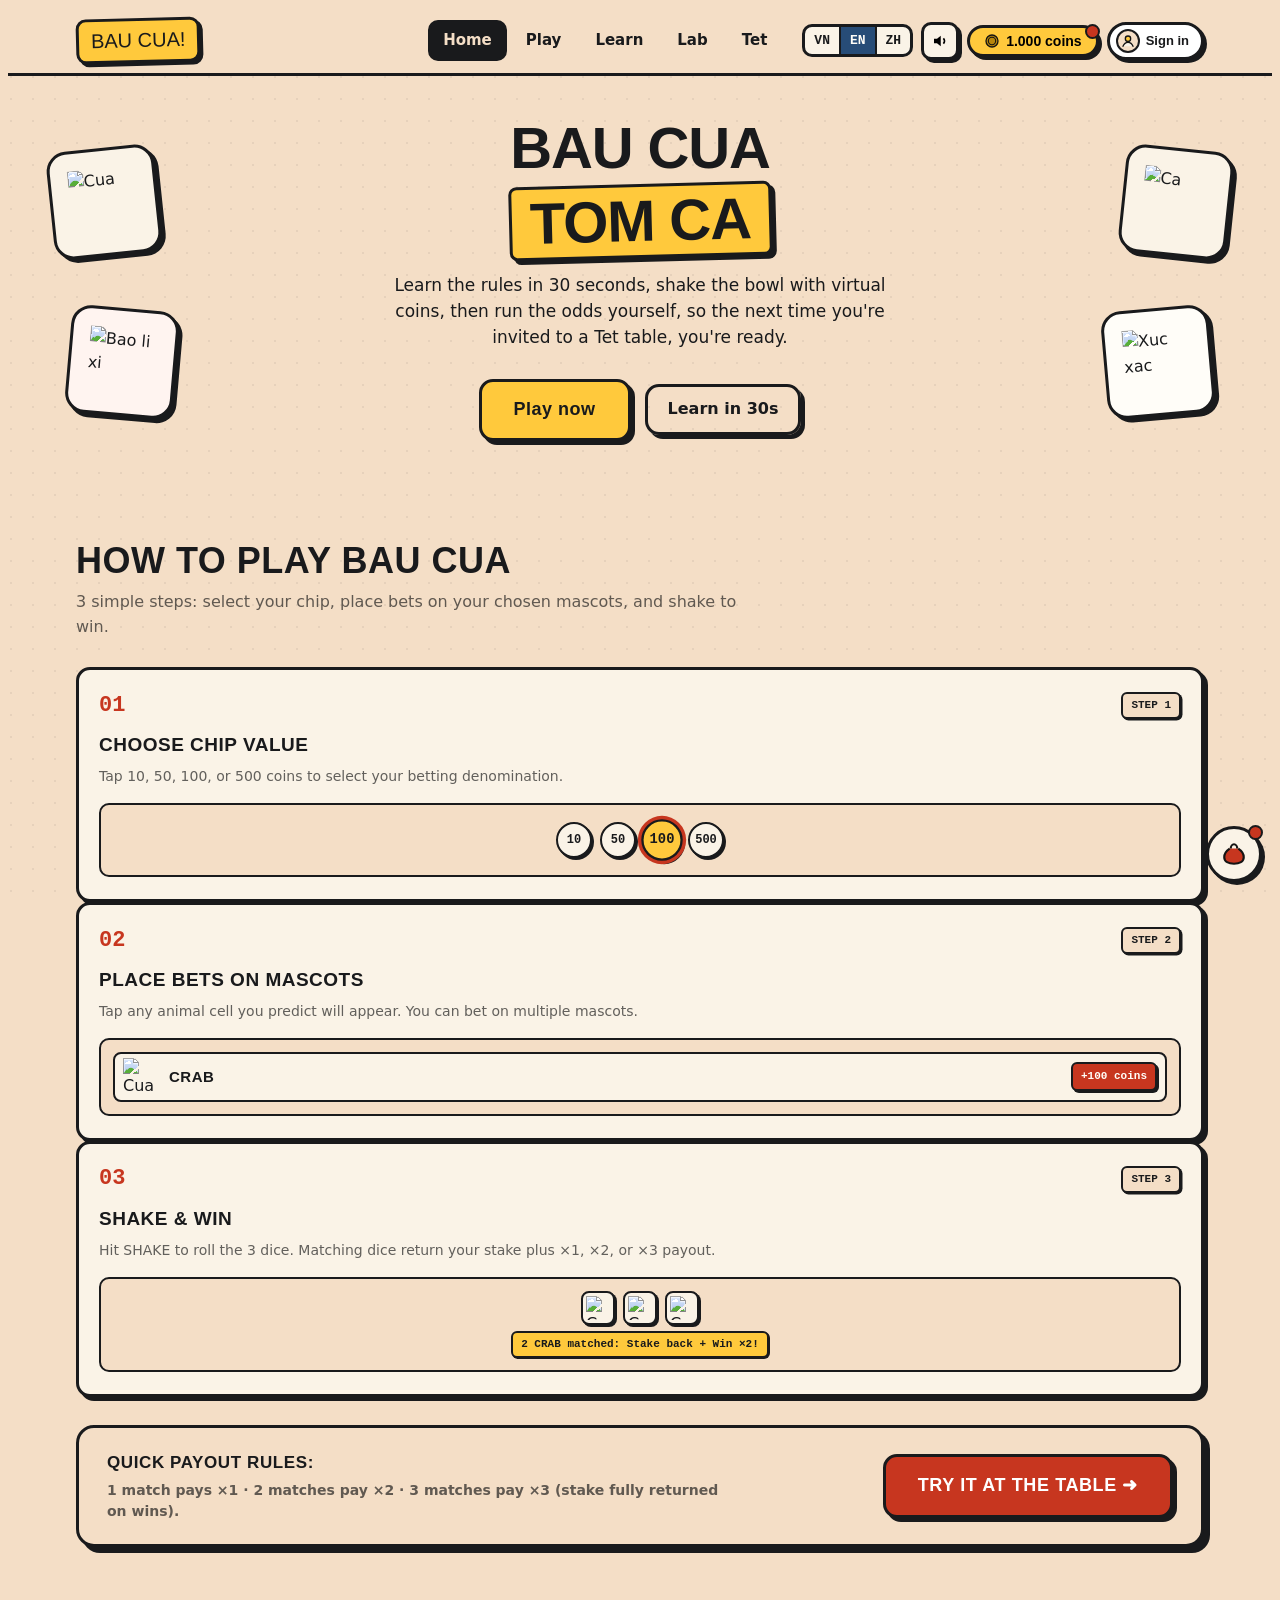
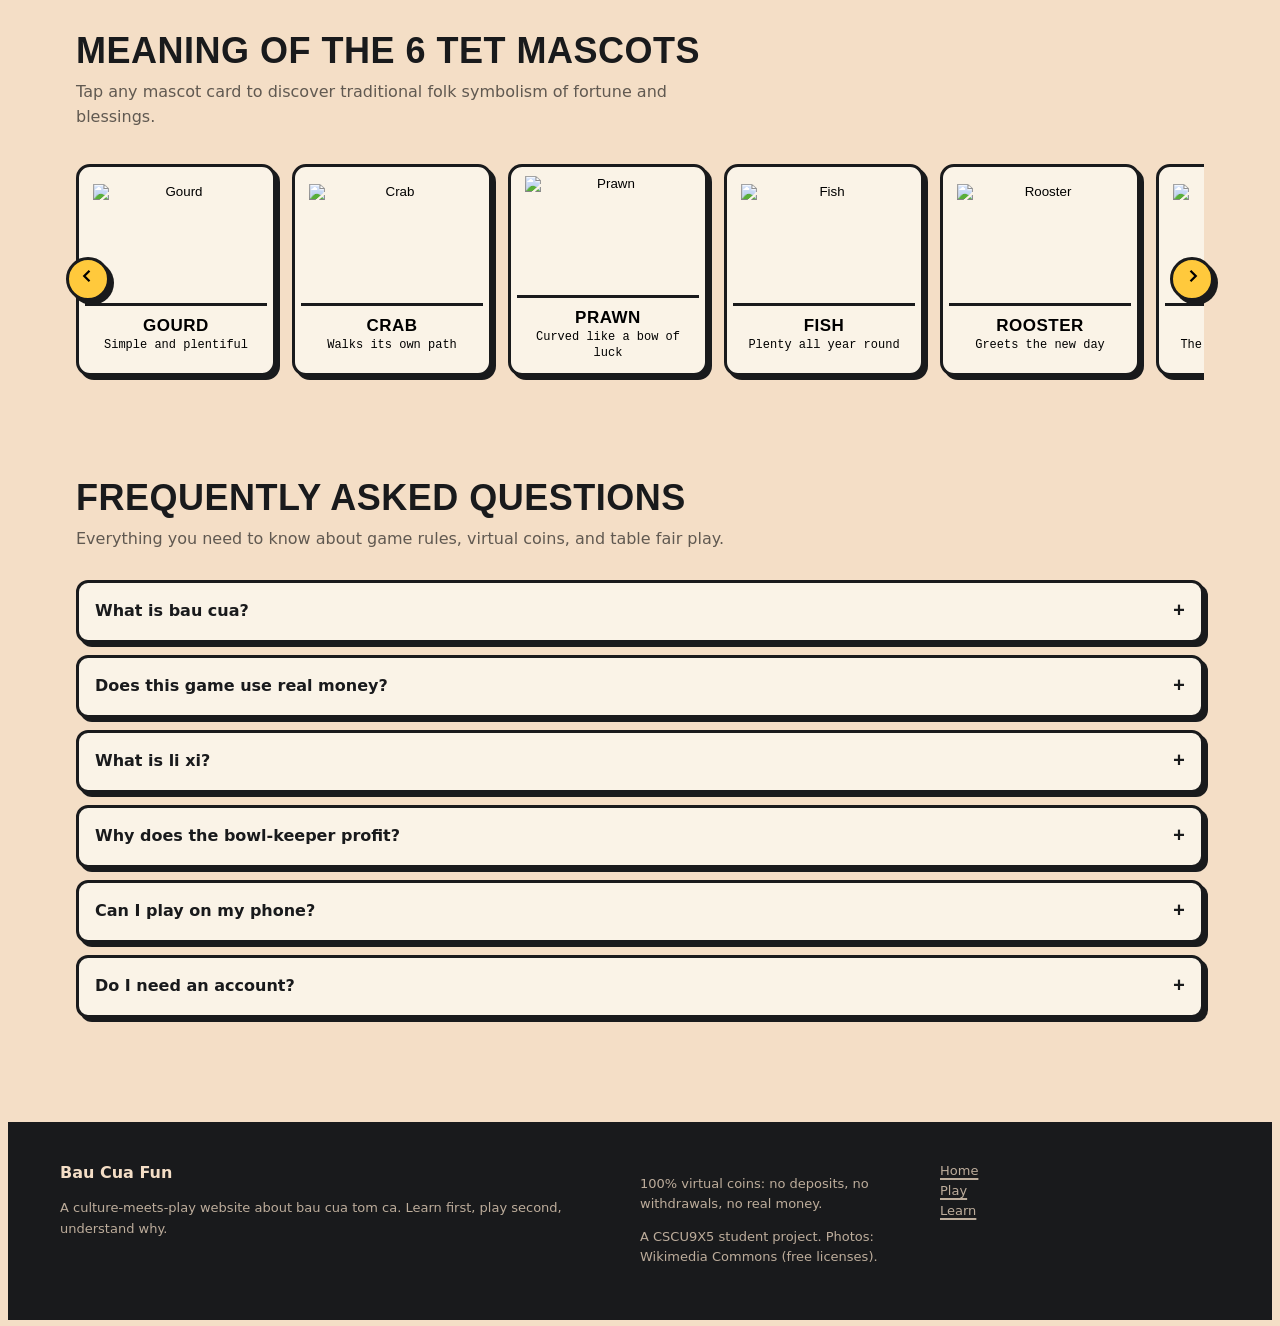
==== commit 5e5b7b2b: "Switch accent palette to ceramic indigo (#274C77), simplify comments, rename JS identifiers" ====
--- a/index.html
+++ b/index.html
@@ -5,10 +5,10 @@
   <meta name="viewport" content="width=device-width, initial-scale=1">
   <meta name="description" content="Bau Cua Vui: hoc va choi bau cua tom ca bang xu ao. Khong nap, khong rut, chi de vui ngay Tet.">
   <title>BAU CUA VUI: Home</title>
-  <link rel="stylesheet" href="assets/fonts/fonts.css?v=26">
+  <link rel="stylesheet" href="assets/fonts/fonts.css?v=27">
   <link rel="stylesheet" href="lib/bootstrap/bootstrap.min.css">
-  <link rel="stylesheet" href="css/styles.css?v=26">
-  <link rel="stylesheet" href="css/pages.css?v=26">
+  <link rel="stylesheet" href="css/styles.css?v=27">
+  <link rel="stylesheet" href="css/pages.css?v=27">
 </head>
 <body data-page="home">
   <noscript><p style="padding:10px 16px;background:#C7361F;color:#FFFDF8;font-weight:700">Trang nay can JavaScript de choi: hay bat JS trong trinh duyet.</p></noscript>
@@ -38,10 +38,8 @@
   </nav>
 
   <main id="main">
-    <!-- hero -->
     <section class="hero hero-centered">
       <div class="hero-wrap">
-        <!-- Left flank cards: Cua & Bao li xi -->
         <div class="hero-flank flank-left" aria-hidden="true">
           <div class="pixel-card card-cua">
             <img src="assets/img/animals/cua.svg" alt="Cua" width="68" height="68">
@@ -51,7 +49,6 @@
           </div>
         </div>
 
-        <!-- Center content -->
         <div class="hero-center">
           <h1 class="hero-title">
             <span class="t-line-1" data-i18n="hero.t1"></span><br>
@@ -62,14 +59,12 @@
 
           <p class="lead" data-i18n="hero.sub"></p>
 
-          <!-- Main CTAs -->
           <div class="cta hero-cta-group">
             <a class="btn-bc btn-gold" href="play.html" data-i18n="hero.ctaPlay"></a>
             <a class="btn-bc btn-ghost" href="#how-to-play" data-i18n="hero.ctaLearn"></a>
           </div>
         </div>
 
-        <!-- Right flank cards: Ca & Xuc xac pixel -->
         <div class="hero-flank flank-right" aria-hidden="true">
           <div class="pixel-card card-ca">
             <img src="assets/img/animals/ca.svg" alt="Ca" width="68" height="68">
@@ -81,7 +76,6 @@
       </div>
     </section>
 
-    <!-- how it works -->
     <section class="section" id="how-to-play">
       <div class="section-head">
         <h2 class="section-title" data-i18n="how.title"></h2>
@@ -147,7 +141,6 @@
         </div>
       </div>
 
-      <!-- Quick summary banner -->
       <div class="how-summary-banner">
         <div class="summary-left">
           <strong class="summary-title" data-i18n="how.ruleSummaryTitle"></strong>
@@ -157,7 +150,6 @@
       </div>
     </section>
 
-    <!-- animals -->
     <section class="section">
       <div class="section-head">
         <h2 class="section-title" data-i18n="animals.title"></h2>
@@ -170,7 +162,6 @@
       </div>
     </section>
 
-    <!-- faq -->
     <section class="section">
       <div class="section-head">
         <h2 class="section-title" data-i18n="faq.title"></h2>
@@ -198,12 +189,10 @@
     </div>
   </footer>
 
-  <!-- animal detail modal -->
   <div class="modal-bc" id="modal-animal" role="dialog" aria-modal="true">
     <div class="box"></div>
   </div>
 
-  <!-- Tui xu drawer -->
   <div class="drawer-backdrop"></div>
   <aside class="drawer" aria-label="Tui xu">
     <div class="close-row"><button class="icon-btn" data-act="drawer-close" aria-label="Close">✕</button></div>
@@ -220,29 +209,28 @@
      style="position:fixed;bottom:18px;right:18px;z-index:150;width:56px;height:56px;border-radius:50%"><svg viewBox="0 0 24 24" width="26" height="26" aria-hidden="true"><path d="M8 7c-3 2-5 5-5 8 0 4 4 6 9 6s9-2 9-6c0-3-2-6-5-8" fill="#C7361F" stroke="#141414" stroke-width="2"/><path d="M9 7c0-2 1.4-4 3-4s3 2 3 4" fill="none" stroke="#141414" stroke-width="2"/></svg></button>
   <div class="toast-zone"></div>
 
-  <script src="js/data-core.js?v=26"></script>
-  <script src="js/data-content.js?v=26"></script>
-  <script src="js/i18n-vn.js?v=26"></script>
-  <script src="js/i18n-en.js?v=26"></script>
-  <script src="js/i18n-zh.js?v=26"></script>
-  <script src="js/i18n.js?v=26"></script>
-  <script src="js/auth.js?v=26"></script>
-  <script src="js/store.js?v=26"></script>
-  <script src="js/audio.js?v=26"></script>
-  <script src="js/wallet.js?v=26"></script>
-  <script src="js/badges.js?v=26"></script>
-  <script src="js/account-ui.js?v=26"></script>
-  <script src="js/ui.js?v=26"></script>
-  <script src="js/fx.js?v=26"></script>
-  <script src="js/page-home.js?v=26"></script>
+  <script src="js/data-core.js?v=27"></script>
+  <script src="js/data-content.js?v=27"></script>
+  <script src="js/i18n-vn.js?v=27"></script>
+  <script src="js/i18n-en.js?v=27"></script>
+  <script src="js/i18n-zh.js?v=27"></script>
+  <script src="js/i18n.js?v=27"></script>
+  <script src="js/auth.js?v=27"></script>
+  <script src="js/store.js?v=27"></script>
+  <script src="js/audio.js?v=27"></script>
+  <script src="js/wallet.js?v=27"></script>
+  <script src="js/badges.js?v=27"></script>
+  <script src="js/account-ui.js?v=27"></script>
+  <script src="js/ui.js?v=27"></script>
+  <script src="js/fx.js?v=27"></script>
+  <script src="js/page-home.js?v=27"></script>
   <script>
     document.addEventListener("DOMContentLoaded", function () {
-      BCUI.boot();
-      // reset data button (drawer)
+      appShell.boot();
       var resetBtn = document.querySelector("[data-act=reset]");
       if (resetBtn) resetBtn.addEventListener("click", function () {
-        BCStore.reset();
-        BCUI.toast(BCi18n.t("drawer.resetOk"));
+        saveStore.reset();
+        appShell.toast(lang.t("drawer.resetOk"));
         setTimeout(function () { location.reload(); }, 600);
       });
     });
--- a/css/styles.css
+++ b/css/styles.css
@@ -1,15 +1,9 @@
-/* Hallmark · edit-pass 16/11/2026 · 60-30-10 outfit-coordinated 3-color system (Vermilion Red #C7361F + Marigold Gold #FFC93C + Deep Jade #0F5E59 on Paper neutrals), zero em-dashes */
-/* ============================================================
-   BẦU CUA VUI - design system: Neo Brutalism x Vietnamese Tet
-   tokens + base + components (pages live in pages.css)
-   ============================================================ */
-
 :root{
   --paper:#F4DEC6;
   --ink:#191A1C;
   --red:#C7361F;
   --gold:#FFC93C;
-  --jade:#0F5E59;
+  --accent:#274C77;
   --cream:#FAF3E7;
   --border:3px solid var(--ink);
   --shadow:4px 4px 0 var(--ink);
@@ -31,7 +25,6 @@
   --spring:cubic-bezier(.34,1.56,.64,1);
 }
 
-/* ---------- base ---------- */
 *{ box-sizing:border-box; }
 html,body{ overflow-x:clip; }
 html{ scroll-behavior:smooth; }
@@ -43,7 +36,7 @@
   line-height:1.55;
   min-height:100vh;
 }
-body::before{ /* subtle paper dots */
+body::before{
   content:""; position:fixed; inset:0; pointer-events:none; z-index:0;
   background-image:radial-gradient(var(--dot) 1.2px, transparent 1.2px);
   background-size:22px 22px;
@@ -55,7 +48,7 @@
 .mono{ font-family:var(--font-mono); }
 .mut{ color:var(--mut-ink); }
 
-:focus-visible{ outline:3px dashed var(--jade); outline-offset:3px; border-radius:4px; }
+:focus-visible{ outline:3px dashed var(--accent); outline-offset:3px; border-radius:4px; }
 .skip-link{
   position:absolute; left:-9999px; top:8px; z-index:200;
   background:var(--gold); border:var(--border); box-shadow:var(--shadow);
@@ -63,7 +56,7 @@
 }
 .skip-link:focus{ left:8px; }
 
-/* ---------- buttons: physical press language ---------- */
+/* buttons */
 .btn-bc{
   display:inline-block; border:var(--border); border-radius:var(--radius);
   background:var(--cream); color:var(--ink);
@@ -78,8 +71,7 @@
 .btn-bc:disabled{ opacity:.45; cursor:not-allowed; transform:none; box-shadow:var(--shadow); }
 .btn-gold{ background:var(--gold); color:var(--ink); }
 .btn-red{ background:var(--red); color:var(--ink-on-dark); }
-.btn-jade,.btn-indigo{ background:var(--jade); color:var(--ink-on-dark); }
-.btn-green{ background:var(--jade); color:var(--ink-on-dark); }
+.btn-accent,.btn-jade,.btn-indigo,.btn-green{ background:var(--accent); color:var(--ink-on-dark); }
 .btn-sm{ padding:6px 12px; font-size:14px; border-width:2px; }
 .btn-xs{ padding:4px 9px; font-size:12px; border-width:2px; border-radius:999px; }
 .quick-lixi-btn{
@@ -89,7 +81,6 @@
 .quick-lixi-btn:hover{ transform:translate(-1.5px,-1.5px); box-shadow:3.5px 3.5px 0 var(--ink); }
 .quick-lixi-btn:active{ transform:translate(2px,2px); box-shadow:0 0 0 var(--ink); }
 
-/* ---------- cards / stickers ---------- */
 .card-bc{
   background:var(--cream); border:var(--border); border-radius:var(--radius);
   box-shadow:var(--shadow); padding:20px;
@@ -101,9 +92,9 @@
   transform:rotate(-2deg); box-shadow:3px 3px 0 var(--ink);
 }
 .sticker.red{ background:var(--red); color:var(--ink-on-dark); transform:rotate(2deg); }
-.sticker.jade,.sticker.indigo{ background:var(--jade); color:var(--ink-on-dark); transform:rotate(-3deg); }
-
-/* ---------- nav ---------- */
+.sticker.accent,.sticker.jade,.sticker.indigo{ background:var(--accent); color:var(--ink-on-dark); transform:rotate(-3deg); }
+
+/* nav */
 .bc-nav{
   position:sticky; top:0; z-index:100;
   background:var(--paper); border-bottom:var(--border);
@@ -132,7 +123,7 @@
   font-size:13px; padding:6px 9px; cursor:pointer; color:var(--ink);
 }
 .lang-group button + button{ border-left:2px solid var(--ink); }
-.lang-group button.active{ background:var(--jade); color:var(--ink-on-dark); }
+.lang-group button.active{ background:var(--accent); color:var(--ink-on-dark); }
 .coin-pill{
   position:relative; display:inline-flex; align-items:center; gap:6px;
   background:var(--gold); border:var(--border); border-radius:999px;
@@ -198,7 +189,7 @@
   .brand{ font-size:14px; padding:2px 6px; }
 }
 
-/* headings must never tilt (sticker base is rotated) and never stretch full-width */
+/* keep heading stickers flat */
 .section-head .sticker, .hero .sticker{
   transform:none;
   align-self:flex-start;
@@ -206,7 +197,7 @@
   max-width:max-content;
 }
 
-/* ---------- drawer (Túi xu) ---------- */
+/* wallet drawer */
 .drawer-backdrop{
   position:fixed; inset:0; background:var(--scrim); z-index:180;
   opacity:0; pointer-events:none; transition:opacity .2s;
@@ -247,7 +238,7 @@
 .daily-day .dd-lbl{ display:block; font-size:10px; font-weight:700; opacity:.75; }
 .daily-day .dd-amt{ display:block; font-size:11px; font-weight:800; margin-top:2px; }
 .daily-day.day-7{ grid-column:span 2; background:var(--paper); }
-.daily-day.done{ background:var(--jade); color:var(--ink-on-dark); }
+.daily-day.done{ background:var(--accent); color:var(--ink-on-dark); }
 .daily-day.done .dd-lbl{ opacity:.9; }
 .daily-day.ready{
   background:var(--gold); color:var(--ink); box-shadow:2px 2px 0 var(--ink);
@@ -261,19 +252,18 @@
   font-family:var(--font-mono); font-size:11px; opacity:.8; margin:0 0 7px;
 }
 
-/* ---------- toast ---------- */
 .toast-zone{ position:fixed; bottom:18px; left:50%; transform:translateX(-50%); z-index:300; display:flex; flex-direction:column; gap:8px; width:min(420px,92vw); }
 .toast-bc{
   background:var(--ink); color:var(--paper); border:var(--border); border-radius:12px;
   box-shadow:4px 4px 0 var(--toast-shadow);
   padding:10px 16px; font-weight:700; animation:pop .18s ease;
 }
-.toast-bc.win{ background:var(--jade); color:var(--ink-on-dark); }
+.toast-bc.win{ background:var(--accent); color:var(--ink-on-dark); }
 .toast-bc.lose{ background:var(--red); color:var(--ink-on-dark); }
 .toast-bc.gold{ background:var(--gold); color:var(--ink); }
 @keyframes pop{ from{ transform:scale(.85); opacity:0; } to{ transform:scale(1); opacity:1; } }
 
-/* ---------- modal ---------- */
+/* modals */
 .modal-bc{
   position:fixed; inset:0; z-index:250; display:none;
   background:var(--scrim); padding:18px; cursor:pointer;
@@ -295,7 +285,6 @@
   display:flex; align-items:center; justify-content:center; font-family:var(--font-mono); font-weight:700; flex-shrink:0;
 }
 
-/* ---------- badges ---------- */
 .badge-grid{ display:grid; grid-template-columns:repeat(auto-fill,minmax(96px,1fr)); gap:10px; }
 .badge-cell{
   border:var(--border); border-radius:12px; background:var(--paper);
@@ -305,20 +294,18 @@
 .badge-cell.locked{ opacity:.38; filter:grayscale(1); }
 .badge-cell.unlocked{ background:var(--gold); animation:pop .25s ease; }
 
-/* ---------- forms ---------- */
 .field{ margin-bottom:14px; }
 .field label{ font-weight:800; display:block; margin-bottom:6px; }
 .field input,.field textarea{
   width:100%; border:var(--border); border-radius:10px; background:var(--surface);
   padding:10px 12px; font-family:var(--font-body); font-size:16px;
 }
-.field input:focus,.field textarea:focus{ outline:3px dashed var(--jade); outline-offset:2px; }
+.field input:focus,.field textarea:focus{ outline:3px dashed var(--accent); outline-offset:2px; }
 .field .err{ display:none; color:var(--red); font-weight:700; font-size:13px; margin-top:4px; }
 .field.invalid input,.field.invalid textarea{ border-color:var(--red); background:var(--invalid); }
 .field.invalid .err{ display:block; }
 .char-count{ font-family:var(--font-mono); font-size:12px; }
 
-/* ---------- footer ---------- */
 .bc-footer{
   border-top:var(--border); background:var(--ink); color:var(--paper);
   margin-top:64px; padding:36px 16px 40px; position:relative; z-index:1;
@@ -334,12 +321,10 @@
   .fab{ width:48px !important; height:48px !important; bottom:14px !important; right:14px !important; }
 }
 
-/* ---------- motion ---------- */
 @media (prefers-reduced-motion:reduce){
   *,*::before,*::after{ animation-duration:.01ms !important; transition-duration:.01ms !important; }
 }
 
-/* ---------- floating win/lose amount ---------- */
 .bowl-zone{ position:relative; }
 .float-xu{
   position:absolute; left:50%; top:14px; z-index:6; pointer-events:none;
@@ -357,7 +342,6 @@
 .coin-pill.bump{ animation:bump .45s ease; }
 @keyframes bump{ 35%{ transform:scale(1.14) rotate(-2deg); } }
 
-/* ---------- inline SVG icons ---------- */
 .icon-btn svg{ width:18px; height:18px; display:block; margin:auto; }
 .icon-btn .ic-off{ display:none; }
 .icon-btn.muted .ic-on{ display:none; }
@@ -368,7 +352,7 @@
 .btn-ghost{ background:transparent; box-shadow:var(--shadow); }
 .btn-ghost:hover{ background:var(--cream); }
 
-/* ---------- local accounts (nav chip, menu, modal, drawer card) ---------- */
+/* account modal & drawer preview */
 .acct-wrap{ position:relative; display:inline-flex; align-items:center; }
 .acct-chip{
   display:inline-flex; align-items:center; gap:6px;
@@ -458,7 +442,7 @@
   width:100%; border:var(--border); border-radius:10px; background:var(--surface);
   padding:9px 12px; font-family:var(--font-body); font-size:16px; font-weight:700;
 }
-.acct-input:focus{ outline:3px dashed var(--jade); outline-offset:2px; }
+.acct-input:focus{ outline:3px dashed var(--accent); outline-offset:2px; }
 .acct-input.invalid{ border-color:var(--red); background:var(--invalid); }
 .acct-pin-input{
   font-family:var(--font-mono); font-size:22px; letter-spacing:.45em; text-align:center;
@@ -498,7 +482,7 @@
 .acct-soon-body{ margin:0; font-size:13px; line-height:1.45; font-weight:600; }
 .acct-import-row{ border-top:2px dashed var(--ink); padding-top:8px; text-align:center; }
 .acct-link-btn{
-  border:none; background:transparent; color:var(--jade);
+  border:none; background:transparent; color:var(--accent);
   font-weight:800; font-size:13px; text-decoration:underline; cursor:pointer;
 }
 .acct-del-actions{ display:flex; gap:10px; justify-content:flex-end; margin-top:8px; }
--- a/css/pages.css
+++ b/css/pages.css
@@ -1,15 +1,10 @@
-/* Hallmark · edit-pass 16/11/2026 · 60-30-10 outfit-coordinated 3-color system (Vermilion Red #C7361F + Marigold Gold #FFC93C + Deep Jade #0F5E59 on Paper neutrals), zero em-dashes */
-/* ============================================================
-   BẦU CUA VUI - per-page layouts
-   ============================================================ */
-
 .section{ padding:54px 16px 28px; max-width:1160px; margin:0 auto; scroll-margin-top:70px; }
 .section-head{ display:flex; flex-direction:column; align-items:flex-start; gap:8px; margin-bottom:28px; }
 .section-head .sticker{ align-self:flex-start; width:fit-content; max-width:max-content; white-space:nowrap; }
 .section-head h1, .section-head h2{ font-size:clamp(24px,4vw,36px); margin:0; line-height:1.2; }
 .section-head .section-desc{ font-size:16px; color:var(--mut-ink); margin:0; max-width:65ch; line-height:1.55; }
 
-/* ---------- home hero (centered with festive mascot flanks) ---------- */
+/* home hero */
 .hero{
   padding: 40px 16px 36px;
   max-width: 1240px;
@@ -34,7 +29,6 @@
   width: 100%;
 }
 
-/* Hero Typography */
 .hero-title{
   font-size: clamp(34px, 5.2vw, 58px);
   line-height: 1.1;
@@ -71,7 +65,6 @@
   text-align: center;
 }
 
-/* CTAs */
 .hero-cta-group{
   display: flex;
   gap: 14px;
@@ -115,7 +108,6 @@
   }
 }
 
-/* Flanks (Cards containing ONLY image) */
 .hero-flank{
   position: relative;
   min-height: 320px;
@@ -150,7 +142,6 @@
   display: block;
 }
 
-/* Left Flank */
 .flank-left{
   align-items: flex-start;
 }
@@ -164,7 +155,6 @@
   background: #FFF4F0;
 }
 
-/* Right Flank */
 .flank-right{
   align-items: flex-end;
 }
@@ -227,7 +217,6 @@
   .hero-cta-group .btn-bc{ width: 100%; text-align: center; }
 }
 
-/* ---------- animal carousel ---------- */
 .carousel-wrap{ position:relative; }
 .animal-track{
   display:grid; grid-auto-flow:column; grid-auto-columns:minmax(200px,240px);
@@ -258,7 +247,6 @@
   .car-btn{ display:none; }
 }
 
-/* ---------- how it works (redesigned gameplay guide) ---------- */
 .how-card{
   height:100%;
   display:flex;
@@ -342,7 +330,6 @@
   box-shadow:2px 2px 0 var(--ink);
 }
 
-/* Click Burst / Ripple */
 .how-click-burst{
   position:absolute;
   width:16px;
@@ -360,7 +347,6 @@
   100%{ transform:translate(-50%, -50%) scale(3.5); opacity:0; }
 }
 
-/* Demo 1: Chip tray demo */
 .how-chip-demo{
   display:flex;
   gap:8px;
@@ -406,7 +392,6 @@
   box-shadow:0 0 0 3px var(--red), 2px 5px 0 var(--ink);
 }
 
-/* Demo 2: Board cell demo */
 .how-cell-demo{
   display:flex;
   align-items:center;
@@ -464,7 +449,6 @@
   transition:transform .15s ease;
 }
 
-/* Demo 3: Dice result demo */
 .how-dice-demo{
   display:flex;
   flex-direction:column;
@@ -537,7 +521,6 @@
   animation:pop .22s cubic-bezier(0.34, 1.56, 0.64, 1);
 }
 
-/* Quick summary banner & High-Conversion Play CTA */
 .how-summary-banner{
   margin-top:28px;
   padding:22px 28px;
@@ -629,7 +612,6 @@
   }
 }
 
-/* ---------- faq ---------- */
 details.faq{
   border:var(--border); border-radius:12px; background:var(--cream);
   box-shadow:var(--shadow); margin-bottom:12px; overflow:hidden;
@@ -642,7 +624,7 @@
 details.faq[open] summary::after{ content:"–"; }
 details.faq .a{ padding:0 16px 14px; }
 
-/* ---------- play: board ---------- */
+/* play board */
 body[data-page="play"] .section{ padding:16px 16px 20px; }
 body[data-page="play"] .section-head{ gap:4px; margin-bottom:10px; }
 .play-grid{ display:flex; flex-direction:column; gap:22px; }
@@ -729,7 +711,7 @@
 
 .bowl-zone{
   margin-top:0; border:var(--border); border-radius:var(--radius);
-  background:var(--jade); color:var(--ink-on-dark); box-shadow:var(--shadow);
+  background:var(--accent); color:var(--ink-on-dark); box-shadow:var(--shadow);
   padding:16px 18px; text-align:center; position:relative; overflow:hidden;
   display:flex; flex-direction:column; align-items:center; justify-content:center;
   box-sizing:border-box; width:100%;
@@ -784,9 +766,8 @@
   background:var(--cream); padding:4px 6px; font-size:20px;
 }
 .hist-round .net{ font-family:var(--font-mono); font-size:11px; font-weight:700; align-self:center; padding-left:4px; }
-.pos{ color:var(--jade); } .neg{ color:var(--red); }
-
-/* ---------- leaderboard coming soon ---------- */
+.pos{ color:var(--accent); } .neg{ color:var(--red); }
+
 .leader{ margin-top:0; }
 .podium{ display:flex; gap:14px; align-items:flex-end; justify-content:center; margin:18px 0 22px; }
 .podium .step-bc{
@@ -805,7 +786,7 @@
   padding:14px 16px; margin-top:14px;
 }
 
-/* ---------- learn ---------- */
+/* learn */
 .learn-mastery{
   background:var(--cream); border:var(--border); border-radius:14px;
   padding:16px 20px; margin-bottom:20px; box-shadow:var(--shadow);
@@ -819,7 +800,7 @@
   background:var(--paper); overflow:hidden;
 }
 .learn-prog-fill{
-  height:100%; background:var(--jade); transition:width .28s ease;
+  height:100%; background:var(--accent); transition:width .28s ease;
 }
 .learn-mastery-hint{ margin:7px 0 0; font-size:13px; color:var(--mut-ink); }
 .learn-mastery-stats{ display:flex; gap:10px; flex-shrink:0; }
@@ -835,7 +816,7 @@
   border:var(--border); border-radius:999px; background:var(--cream);
   font-weight:800; padding:8px 18px; cursor:pointer;
 }
-.tab.active{ background:var(--jade); color:var(--ink-on-dark); }
+.tab.active{ background:var(--accent); color:var(--ink-on-dark); }
 .learn-grid{ display:grid; grid-template-columns:repeat(auto-fill,minmax(240px,1fr)); gap:20px; }
 .learn-full{ display:block; width:100%; }
 .learn-static-box{ padding:26px 24px; max-width:960px; margin:0 auto; }
@@ -851,7 +832,6 @@
 .rules-step-card h4{ font-size:16px; margin:0 0 6px; font-family:var(--font-display); font-weight:800; text-transform:uppercase; }
 .rules-step-card p{ font-size:14px; color:var(--mut-ink); margin:0; line-height:1.45; }
 
-/* Interactive Payout Sandbox */
 .calc-sandbox{
   background:var(--paper); border:2px solid var(--ink); border-radius:12px;
   padding:18px; margin-bottom:20px; box-shadow:3px 3px 0 var(--ink);
@@ -871,7 +851,7 @@
   font-family:var(--font-mono); font-weight:800; font-size:13px; padding:6px 12px; cursor:pointer;
 }
 .calc-pill.is-stake.active{ background:var(--red); color:var(--ink-on-dark); }
-.calc-pill.is-match.active{ background:var(--jade); color:var(--ink-on-dark); }
+.calc-pill.is-match.active{ background:var(--accent); color:var(--ink-on-dark); }
 .calc-stage{
   background:var(--cream); border:2px solid var(--ink); border-radius:12px;
   padding:14px 16px; display:flex; align-items:center; justify-content:space-between; gap:14px; flex-wrap:wrap;
@@ -886,7 +866,7 @@
 .calc-die span{ display:block; font-size:10px; font-weight:800; margin-top:2px; }
 .calc-readout{ text-align:right; margin-left:auto; }
 .calc-readout .ret-lbl{ font-size:11px; font-weight:800; text-transform:uppercase; color:var(--mut-ink); }
-.calc-readout .ret-val{ font-family:var(--font-mono); font-size:24px; font-weight:800; color:var(--jade); }
+.calc-readout .ret-val{ font-family:var(--font-mono); font-size:24px; font-weight:800; color:var(--accent); }
 .calc-readout .ret-val.is-zero{ color:var(--red); }
 .calc-readout .net-val{ font-family:var(--font-mono); font-size:12px; font-weight:700; }
 
@@ -913,11 +893,10 @@
 .payout-row.win3 .res{ background:var(--red); color:var(--ink-on-dark); font-size:15px; }
 .example-box{
   margin-top:12px; padding:12px 14px; background:var(--paper);
-  border-left:4px solid var(--jade); border-radius:6px; font-size:14px; line-height:1.5;
+  border-left:4px solid var(--accent); border-radius:6px; font-size:14px; line-height:1.5;
 }
 .rules-cta-bar{ display:flex; gap:12px; flex-wrap:wrap; margin-top:20px; }
 
-/* Mascots Filter + Discovered Tag + Compact Modal */
 .animal-filter-bar{ display:flex; gap:8px; flex-wrap:wrap; margin-bottom:16px; }
 .animal-filter-btn{
   border:2px solid var(--ink); border-radius:999px; background:var(--paper);
@@ -929,7 +908,7 @@
   font-family:var(--font-mono); font-size:11px; font-weight:800;
   padding:2px 8px; border-radius:999px; border:1.5px solid var(--ink); background:var(--paper);
 }
-.seen-pill.is-seen{ background:var(--jade); color:var(--ink-on-dark); }
+.seen-pill.is-seen{ background:var(--accent); color:var(--ink-on-dark); }
 .animal-modal-grid{ display:grid; grid-template-columns:136px 1fr; gap:18px; align-items:start; }
 .animal-modal-art{
   width:136px; height:136px; border:3px solid var(--ink); border-radius:12px;
@@ -945,7 +924,6 @@
   margin-top:16px; padding-top:12px; border-top:2px dashed var(--ink);
 }
 
-/* Origins Comparison & Tet Pillars */
 .origin-compare-grid{ display:grid; grid-template-columns:1fr 1fr; gap:14px; margin:16px 0; }
 .origin-side-card{ border:2px solid var(--ink); border-radius:10px; padding:14px 16px; background:var(--paper); }
 .origin-side-card.is-vn{ background:var(--cream); box-shadow:3px 3px 0 var(--ink); border-left:5px solid var(--red); }
@@ -961,7 +939,7 @@
   border:2px solid var(--ink); border-radius:10px; background:var(--paper);
   padding:15px; box-shadow:3px 3px 0 var(--ink);
 }
-.tet-pillar-card .pillar-num{ font-family:var(--font-mono); font-weight:800; font-size:12px; color:var(--jade); text-transform:uppercase; }
+.tet-pillar-card .pillar-num{ font-family:var(--font-mono); font-weight:800; font-size:12px; color:var(--accent); text-transform:uppercase; }
 .tet-pillar-card h4{ margin:4px 0 6px; font-size:16px; }
 .tet-pillar-card p{ margin:0; font-size:13.5px; color:var(--mut-ink); line-height:1.45; }
 
@@ -974,12 +952,11 @@
 .story-card{ cursor:pointer; text-align:left; }
 .story-card .emoji{ font-size:38px; }
 
-/* quiz */
 .quiz-card{ max-width:680px; margin:32px auto 0; }
 .quiz-pips{ display:flex; gap:6px; margin:10px 0 4px; }
 .quiz-pip{ flex:1; height:10px; border:2px solid var(--ink); border-radius:999px; background:var(--paper); }
 .quiz-pip.is-cur{ background:var(--gold); }
-.quiz-pip.is-ok{ background:var(--jade); }
+.quiz-pip.is-ok{ background:var(--accent); }
 .quiz-pip.is-bad{ background:var(--red); }
 .quiz-q{ font-size:19px; font-weight:800; margin:10px 0 16px; }
 .quiz-opts{ display:grid; gap:12px; }
@@ -988,13 +965,13 @@
   padding:12px 16px; text-align:left; font-weight:700; cursor:pointer; font-size:15px;
 }
 .quiz-opt:hover{ transform:translate(-2px,-2px); box-shadow:var(--shadow); }
-.quiz-opt.right{ background:var(--jade); color:var(--ink-on-dark); }
+.quiz-opt.right{ background:var(--accent); color:var(--ink-on-dark); }
 .quiz-opt.wrong{ background:var(--red); color:var(--ink-on-dark); animation:shake .4s ease 1; }
 .quiz-opt:disabled{ cursor:default; }
 .quiz-bar{ display:flex; justify-content:space-between; align-items:center; gap:10px; flex-wrap:wrap; }
 .quiz-why{ border:3px dashed var(--ink); border-radius:10px; padding:12px 14px; margin-top:14px; background:var(--paper); display:flex; flex-direction:column; gap:10px; align-items:flex-start; }
 
-/* ---------- lab ---------- */
+/* lab */
 .lab-grid{ display:grid; grid-template-columns:.9fr 1.4fr; gap:24px; align-items:start; }
 @media (max-width:900px){ .lab-grid{ grid-template-columns:1fr; } }
 .radio-row{ display:flex; gap:10px; flex-wrap:wrap; margin-bottom:14px; }
@@ -1002,7 +979,7 @@
   border:var(--border); border-radius:10px; background:var(--cream);
   padding:8px 14px; font-weight:800; cursor:pointer; display:inline-flex; gap:8px; align-items:center;
 }
-.radio-chip input{ accent-color:var(--jade); width:18px; height:18px; }
+.radio-chip input{ accent-color:var(--accent); width:18px; height:18px; }
 .radio-chip:has(input:checked){ background:var(--gold); }
 .canvas-box{ border:var(--border); border-radius:12px; background:var(--surface); padding:12px; margin-bottom:18px; }
 .canvas-box h4{ margin:2px 0 10px; font-family:var(--font-mono); font-size:14px; }
@@ -1010,7 +987,7 @@
 .live-count{ font-family:var(--font-mono); font-size:22px; font-weight:700; }
 .insight{ border:var(--border); border-radius:12px; background:var(--gold); box-shadow:var(--shadow); padding:16px 18px; margin-top:18px; }
 
-/* ---------- tet ---------- */
+/* tet & feedback form */
 .timeline{ position:relative; margin:14px 0 0; padding-left:36px; }
 .timeline::before{ content:""; position:absolute; left:12px; top:6px; bottom:6px; width:4px; background:var(--ink); border-radius:2px; }
 .tl-item{ position:relative; margin-bottom:26px; }
@@ -1021,10 +998,9 @@
 .tl-item h4{ font-family:var(--font-display); text-transform:uppercase; margin:0 0 6px; }
 .tl-item p{ margin:0; line-height:1.6; }
 .resp-callout{
-  border:var(--border); border-radius:var(--radius); background:var(--jade); color:var(--ink-on-dark);
+  border:var(--border); border-radius:var(--radius); background:var(--accent); color:var(--ink-on-dark);
   box-shadow:var(--shadow); padding:20px; margin:28px 0;
 }
-/* ---------- brutalist feedback form (photo 2 reference) ---------- */
 .form-wrap{
   max-width:440px; margin:32px auto 0;
   background:#FAF3E7; border:2.5px solid var(--ink); border-radius:4px;
@@ -1073,7 +1049,6 @@
   color:var(--ink); font-weight:800; text-decoration:underline;
 }
 
-/* ---------- coach overlay ---------- */
 .coach{
   position:fixed; inset:0; z-index:260; background:var(--scrim);
   display:flex; align-items:center; justify-content:center; padding:18px;
@@ -1090,11 +1065,9 @@
   display:flex; align-items:center; justify-content:center; font-family:var(--font-mono); font-weight:700; flex-shrink:0;
 }
 
-/* ---------- redesign juice layer ---------- */
 .btn-bc.btn-red:hover{ background:var(--red-2); }
 .btn-bc.btn-gold:hover{ background:var(--gold-2); }
 
-/* dice tumble in */
 .die{
   animation:dieTumble .34s var(--spring) both;
 }
@@ -1105,7 +1078,6 @@
   100%{ transform:none; opacity:1; }
 }
 
-/* board reactions */
 .board.lose-shake{ animation:boardShake .38s ease; }
 @keyframes boardShake{
   0%,100%{ transform:translate(0,0); }
@@ -1116,23 +1088,19 @@
 .cell.win-flash{ animation:winPop .3s var(--spring) 2; }
 @keyframes winPop{ 50%{ transform:scale(1.04); } }
 
-/* chip amount pop when placed */
 .cell .amt{ animation:none; }
 .cell .amt.pop{ animation:amtPop .2s var(--spring); }
 @keyframes amtPop{ 0%{ transform:translateX(-50%) scale(.65); } 50%{ transform:translateX(-50%) scale(1.18); } 100%{ transform:translateX(-50%) scale(1); } }
 
-/* confetti canvas overlay */
 .confetti-canvas{
   position:fixed; inset:0; z-index:400; pointer-events:none;
 }
 
-/* drawer spring */
 .drawer{ transition:transform .3s var(--spring); }
 
-/* focus ring louder on dark surfaces */
 .bowl-zone :focus-visible, .drawer :focus-visible{ outline-color:var(--gold); }
 
-/* responsive tweaks across pages */
+/* mobile layout overrides */
 @media (max-width:600px){
   .section{ padding:24px 12px 8px; }
   body[data-page="play"] .section{ padding:12px 12px 8px; }
@@ -1195,7 +1163,6 @@
   .confetti-canvas{ display:none !important; }
 }
 
-/* ---------- single selection: con được chọn sáng đèn ---------- */
 .cell{ transition:opacity .15s ease, filter .15s ease; }
 .cell.selected{
   outline:4px solid var(--gold); outline-offset:-4px;
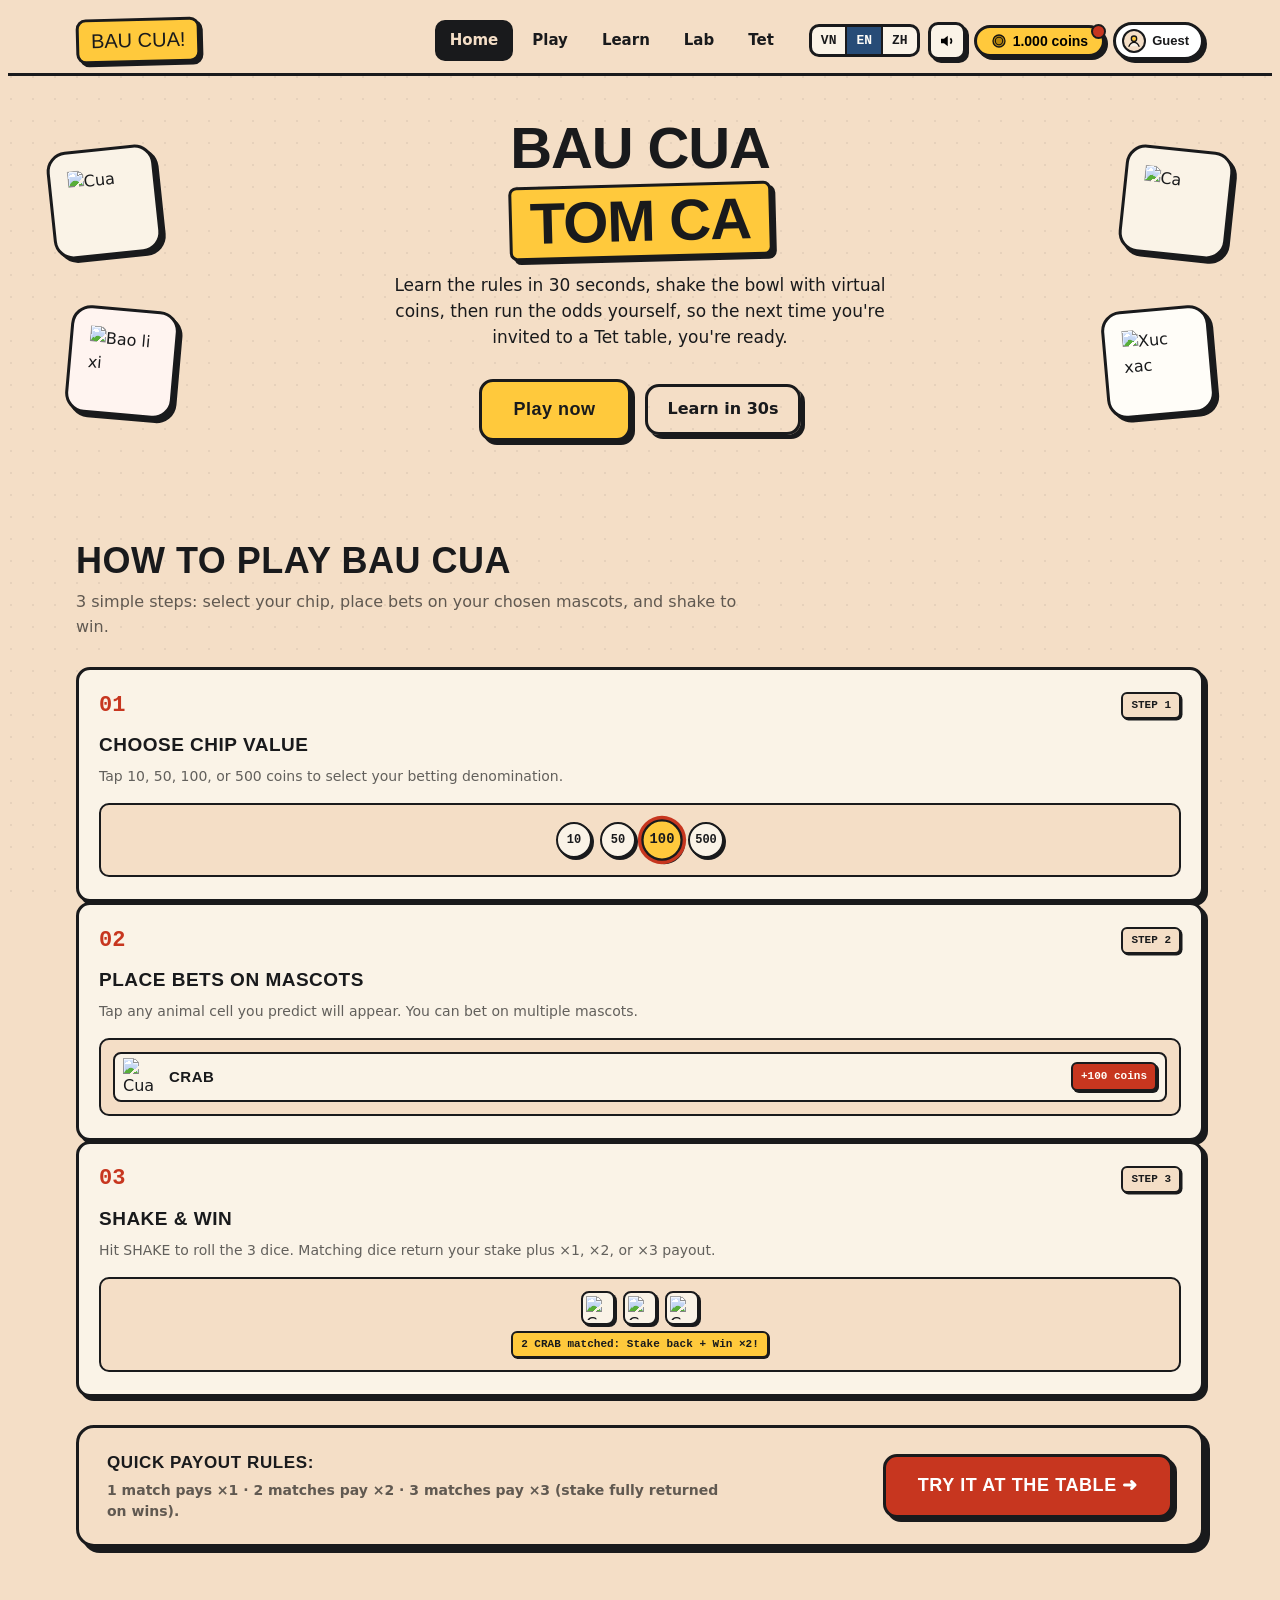
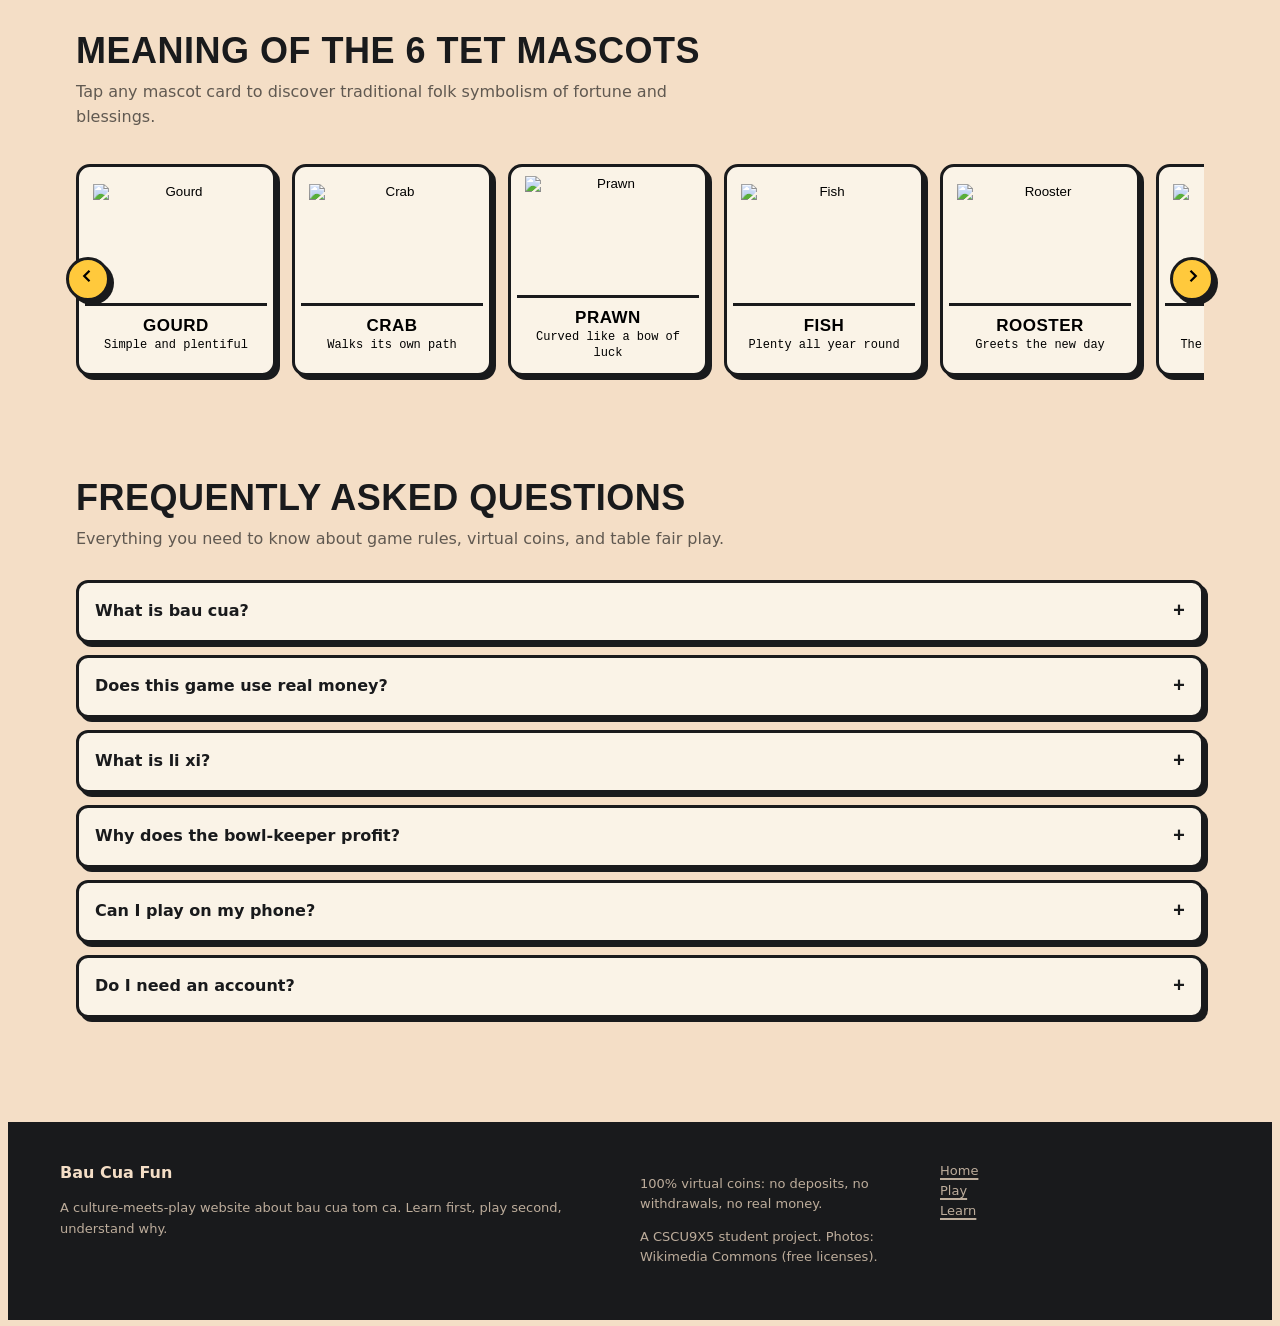
==== commit 4b951e61: "Polish UI/UX, fix AI slop, heading hierarchy, and local profile flow" ====
--- a/index.html
+++ b/index.html
@@ -12,7 +12,7 @@
 </head>
 <body data-page="home">
   <noscript><p style="padding:10px 16px;background:#C7361F;color:#FFFDF8;font-weight:700">Trang nay can JavaScript de choi: hay bat JS trong trinh duyet.</p></noscript>
-  <a class="skip-link" href="#main">Den noi dung chinh</a>
+  <a class="skip-link" href="#main">Đến nội dung chính</a>
 
   <nav class="bc-nav">
     <div class="inner">
@@ -196,7 +196,7 @@
   <div class="drawer-backdrop"></div>
   <aside class="drawer" aria-label="Tui xu">
     <div class="close-row"><button class="icon-btn" data-act="drawer-close" aria-label="Close">✕</button></div>
-    <h3><svg viewBox="0 0 24 24" width="18" height="18" aria-hidden="true"><path d="M8 7c-3 2-5 5-5 8 0 4 4 6 9 6s9-2 9-6c0-3-2-6-5-8" fill="#C7361F" stroke="#141414" stroke-width="2"/><path d="M9 7c0-2 1.4-4 3-4s3 2 3 4" fill="none" stroke="#141414" stroke-width="2"/></svg> <span data-i18n="drawer.title"></span></h3>
+    <h2><svg viewBox="0 0 24 24" width="18" height="18" aria-hidden="true"><path d="M8 7c-3 2-5 5-5 8 0 4 4 6 9 6s9-2 9-6c0-3-2-6-5-8" fill="#C7361F" stroke="#141414" stroke-width="2"/><path d="M9 7c0-2 1.4-4 3-4s3 2 3 4" fill="none" stroke="#141414" stroke-width="2"/></svg> <span data-i18n="drawer.title"></span></h2>
     <button class="btn-bc btn-red" data-act="lixi" style="width:100%" data-i18n="drawer.lixi"></button>
     <h3 style="font-size:18px" data-i18n="drawer.badges"></h3>
     <div class="badge-grid" id="badge-grid"></div>
@@ -205,8 +205,6 @@
     <button class="btn-bc btn-sm" data-act="reset" style="margin-top:14px" data-i18n="drawer.reset"></button>
   </aside>
 
-  <button class="icon-btn fab" data-act="drawer-open" aria-label="Tui xu"
-     style="position:fixed;bottom:18px;right:18px;z-index:150;width:56px;height:56px;border-radius:50%"><svg viewBox="0 0 24 24" width="26" height="26" aria-hidden="true"><path d="M8 7c-3 2-5 5-5 8 0 4 4 6 9 6s9-2 9-6c0-3-2-6-5-8" fill="#C7361F" stroke="#141414" stroke-width="2"/><path d="M9 7c0-2 1.4-4 3-4s3 2 3 4" fill="none" stroke="#141414" stroke-width="2"/></svg></button>
   <div class="toast-zone"></div>
 
   <script src="js/data-core.js?v=27"></script>
@@ -227,12 +225,6 @@
   <script>
     document.addEventListener("DOMContentLoaded", function () {
       appShell.boot();
-      var resetBtn = document.querySelector("[data-act=reset]");
-      if (resetBtn) resetBtn.addEventListener("click", function () {
-        saveStore.reset();
-        appShell.toast(lang.t("drawer.resetOk"));
-        setTimeout(function () { location.reload(); }, 600);
-      });
     });
   </script>
 </body>
--- a/css/styles.css
+++ b/css/styles.css
@@ -22,7 +22,7 @@
   --minus:#FFB4A8;
   --red-2:#A52A17;
   --gold-2:#EBB520;
-  --spring:cubic-bezier(.34,1.56,.64,1);
+  --spring:cubic-bezier(0.2, 0.8, 0.2, 1);
 }
 
 *{ box-sizing:border-box; }
@@ -346,8 +346,6 @@
 .icon-btn .ic-off{ display:none; }
 .icon-btn.muted .ic-on{ display:none; }
 .icon-btn.muted .ic-off{ display:block; }
-.btn-ghost{ background:transparent; }
-.fab svg{ width:26px; height:26px; }
 
 .btn-ghost{ background:transparent; box-shadow:var(--shadow); }
 .btn-ghost:hover{ background:var(--cream); }
--- a/css/pages.css
+++ b/css/pages.css
@@ -84,28 +84,16 @@
   letter-spacing: .5px;
   padding: 14px 32px;
   box-shadow: 4px 4px 0 var(--ink);
-  transition: transform .15s cubic-bezier(0.34, 1.56, 0.64, 1), box-shadow .15s ease, background .15s ease;
-  animation: hero-cta-pulse 2.6s infinite ease-in-out;
+  transition: transform .15s var(--spring), box-shadow .15s ease, background .15s ease;
 }
 .hero-cta-group .btn-gold:hover{
   background: var(--gold-2);
   transform: translate(-3px, -3px) scale(1.03);
   box-shadow: 7px 7px 0 var(--ink);
-  animation: none;
 }
 .hero-cta-group .btn-gold:active{
   transform: translate(3px, 3px) scale(0.98);
   box-shadow: 1px 1px 0 var(--ink);
-}
-@keyframes hero-cta-pulse{
-  0%, 100%{
-    transform: scale(1);
-    box-shadow: 4px 4px 0 var(--ink);
-  }
-  50%{
-    transform: scale(1.03);
-    box-shadow: 5px 5px 0 var(--ink), 0 0 18px rgba(255, 201, 60, 0.45);
-  }
 }
 
 .hero-flank{
@@ -370,7 +358,7 @@
   cursor:pointer;
   padding:0;
   color:var(--ink);
-  transition:transform .15s cubic-bezier(0.34, 1.56, 0.64, 1), box-shadow .15s ease, background .15s ease;
+  transition:transform .15s var(--spring), box-shadow .15s ease, background .15s ease;
   user-select:none;
 }
 .demo-chip:hover{
@@ -402,7 +390,7 @@
   border:2px solid var(--ink);
   border-radius:8px;
   cursor:pointer;
-  transition:transform .15s cubic-bezier(0.34, 1.56, 0.64, 1), box-shadow .15s ease, border-color .15s ease;
+  transition:transform .15s var(--spring), box-shadow .15s ease, border-color .15s ease;
   user-select:none;
 }
 .how-cell-demo:hover{
@@ -518,7 +506,7 @@
   transition:background .2s ease, color .2s ease, transform .15s ease;
 }
 .pop-anim{
-  animation:pop .22s cubic-bezier(0.34, 1.56, 0.64, 1);
+  animation:pop .22s var(--spring);
 }
 
 .how-summary-banner{
@@ -576,28 +564,16 @@
   align-items:center;
   gap:10px;
   cursor:pointer;
-  transition:transform .15s cubic-bezier(0.34, 1.56, 0.64, 1), box-shadow .15s ease, background .15s ease;
-  animation:how-btn-pulse 2.2s infinite ease-in-out;
+  transition:transform .15s var(--spring), box-shadow .15s ease, background .15s ease;
 }
 .how-summary-btn:hover{
   background:var(--red-2) !important;
   transform:translate(-3px, -3px) scale(1.04);
   box-shadow:7px 7px 0 var(--ink);
-  animation:none;
 }
 .how-summary-btn:active{
   transform:translate(3px, 3px) scale(0.98);
   box-shadow:1px 1px 0 var(--ink);
-}
-@keyframes how-btn-pulse{
-  0%, 100%{
-    transform:scale(1);
-    box-shadow:4px 4px 0 var(--ink);
-  }
-  50%{
-    transform:scale(1.035);
-    box-shadow:5px 5px 0 var(--ink), 0 0 20px rgba(232, 68, 46, 0.45);
-  }
 }
 @media (max-width:768px){
   .how-summary-banner{
@@ -694,7 +670,6 @@
 @media (max-width: 600px){
   .cell .name{ left:50%; transform:translateX(-50%); }
 }
-.cell.has-bet .amt{ display:block; }
 .cell.win-flash{ outline:5px solid var(--gold); outline-offset:-5px; animation:pop .3s ease 2; }
 .cell:not(.locked):hover{ transform:translate(-2px,-2px); box-shadow:var(--shadow); }
 .board.locked .cell{ cursor:not-allowed; opacity:.85; }
@@ -893,7 +868,7 @@
 .payout-row.win3 .res{ background:var(--red); color:var(--ink-on-dark); font-size:15px; }
 .example-box{
   margin-top:12px; padding:12px 14px; background:var(--paper);
-  border-left:4px solid var(--accent); border-radius:6px; font-size:14px; line-height:1.5;
+  border:2px solid var(--accent); border-radius:var(--radius-sm, 10px); font-size:14px; line-height:1.5;
 }
 .rules-cta-bar{ display:flex; gap:12px; flex-wrap:wrap; margin-top:20px; }
 
@@ -926,7 +901,7 @@
 
 .origin-compare-grid{ display:grid; grid-template-columns:1fr 1fr; gap:14px; margin:16px 0; }
 .origin-side-card{ border:2px solid var(--ink); border-radius:10px; padding:14px 16px; background:var(--paper); }
-.origin-side-card.is-vn{ background:var(--cream); box-shadow:3px 3px 0 var(--ink); border-left:5px solid var(--red); }
+.origin-side-card.is-vn{ background:var(--cream); box-shadow:3px 3px 0 var(--ink); border-color:var(--red); }
 .origin-rows{ display:grid; gap:10px; }
 .origin-row{
   display:grid; grid-template-columns:130px 1fr 1fr; gap:12px; align-items:center;
@@ -1003,9 +978,10 @@
 }
 .form-wrap{
   max-width:440px; margin:32px auto 0;
-  background:#FAF3E7; border:2.5px solid var(--ink); border-radius:4px;
-  box-shadow:6px 6px 0 var(--ink); padding:28px 24px;
-}
+  background:var(--cream); border:var(--border); border-radius:var(--radius);
+  box-shadow:var(--shadow); padding:28px 24px;
+}
+.form-wrap h2,
 .form-wrap h3{
   font-family:var(--font-display); font-size:26px; font-weight:900;
   margin:0 0 20px; color:var(--ink);
@@ -1015,9 +991,9 @@
   display:block; margin-bottom:6px; font-weight:700; font-size:14px; color:var(--ink);
 }
 .field input, .field textarea{
-  width:100%; border:2px solid var(--ink); border-radius:2px;
+  width:100%; border:var(--border); border-radius:10px;
   padding:12px 14px; font-family:var(--font-mono); font-size:14.5px;
-  background:#ffffff; color:var(--ink); box-sizing:border-box;
+  background:var(--surface); color:var(--ink); box-sizing:border-box;
   outline:none;
 }
 .field input:focus, .field textarea:focus{
@@ -1029,18 +1005,19 @@
 }
 .form-disclaimer a{ color:var(--ink); font-weight:700; text-decoration:underline; }
 .btn-brutal-reg{
-  display:block; width:100%; border:2px solid #191A1C; border-radius:2px;
-  background:#191A1C; color:#ffffff !important;
-  font-family:var(--font-body); font-weight:800; font-size:16px;
+  display:block; width:100%; border:var(--border); border-radius:var(--radius-sm, 10px);
+  background:var(--red); color:var(--ink-on-dark) !important;
+  font-family:var(--font-display); font-weight:800; font-size:16px;
   padding:13px 20px; text-align:center; cursor:pointer;
-  box-shadow:4px 4px 0 var(--gold);
-  transition:transform .12s ease, box-shadow .12s ease;
+  box-shadow:var(--shadow);
+  transition:transform .12s ease, box-shadow .12s ease, background .12s ease;
 }
 .btn-brutal-reg:hover{
-  transform:translate(-1px,-1px); box-shadow:5px 5px 0 var(--gold);
+  background:var(--red-2);
+  transform:translate(-1px,-1px); box-shadow:5px 5px 0 var(--ink);
 }
 .btn-brutal-reg:active{
-  transform:translate(2px,2px); box-shadow:1px 1px 0 var(--gold);
+  transform:translate(2px,2px); box-shadow:1px 1px 0 var(--ink);
 }
 .form-bottom-link{
   text-align:center; font-size:13.5px; font-weight:600; margin:16px 0 0; color:var(--ink);
@@ -1061,7 +1038,7 @@
 }
 .coach .step-row span:last-child{ flex:1; min-width:0; overflow-wrap:break-word; word-break:break-word; }
 .coach .n{
-  min-width:34px; height:34px; border-radius:50%; border:var(--border); background:var(--red); color:var(--ink);
+  min-width:34px; height:34px; border-radius:50%; border:var(--border); background:var(--red); color:var(--ink-on-dark);
   display:flex; align-items:center; justify-content:center; font-family:var(--font-mono); font-weight:700; flex-shrink:0;
 }
 
